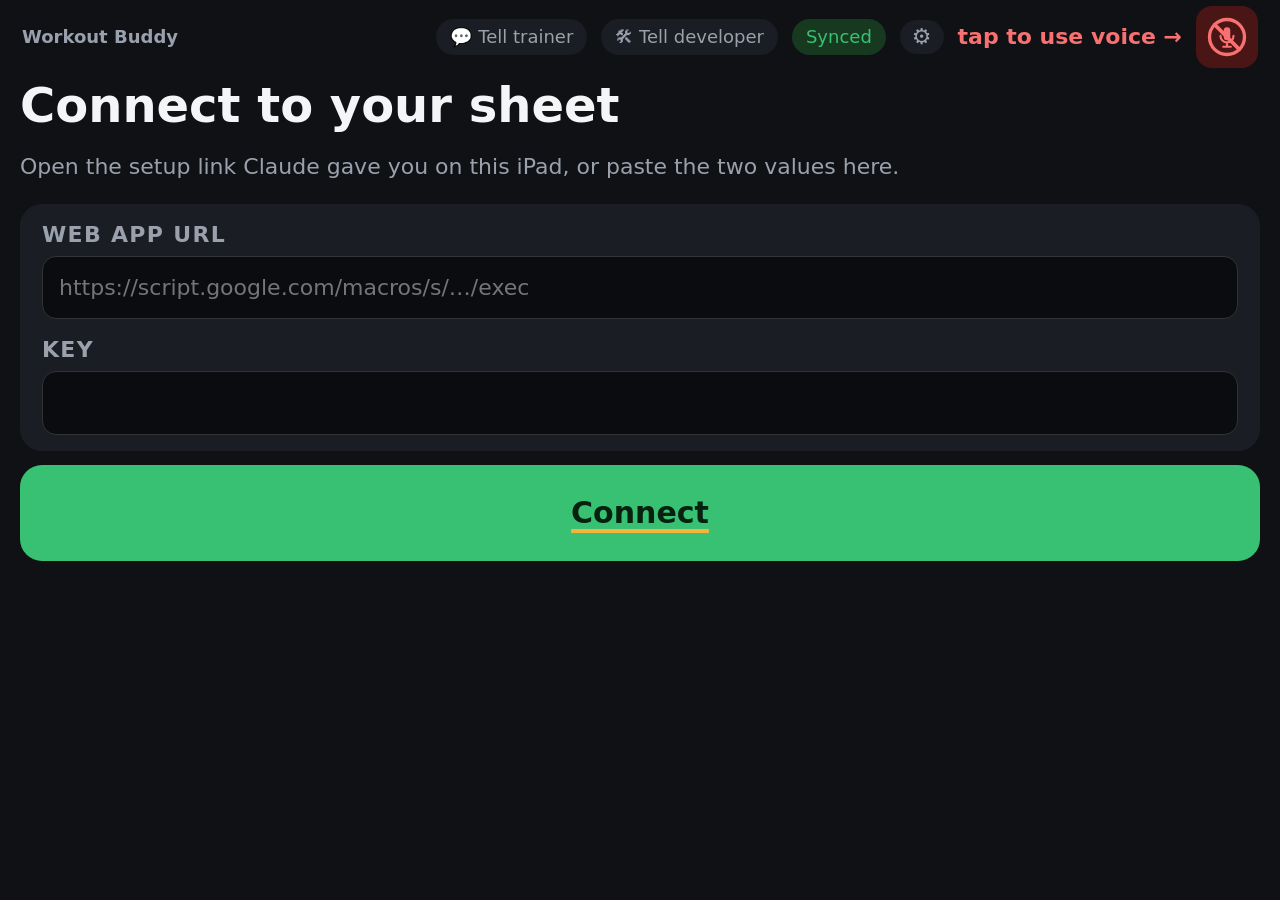
==== index.html @ 6c9d754c "Trainer voice packs: AI coach clips (Kokoro am_michael) and Josh recordings, chosen in Settings; dev" ====
<!DOCTYPE html>
<html lang="en">
<head>
<meta charset="utf-8">
<meta name="viewport" content="width=device-width, initial-scale=1, viewport-fit=cover">
<meta name="apple-mobile-web-app-capable" content="yes">
<meta name="apple-mobile-web-app-status-bar-style" content="black-translucent">
<meta name="apple-mobile-web-app-title" content="Workout Buddy">
<title>Workout Buddy</title>
<style>
:root{--bg:#0f1115;--card:#1a1d24;--card2:#232731;--fg:#f4f5f7;--dim:#9aa1ad;--acc:#4aa3ff;--ok:#38c172;--warn:#f5b53d;--bad:#ef5350;--r:22px}
*{box-sizing:border-box;-webkit-tap-highlight-color:transparent}
html,body{margin:0;height:100%;background:var(--bg);color:var(--fg);font:22px/1.35 -apple-system,system-ui,sans-serif;-webkit-user-select:none;user-select:none}
body{padding:env(safe-area-inset-top) env(safe-area-inset-right) env(safe-area-inset-bottom) env(safe-area-inset-left)}
#top{display:flex;align-items:center;gap:14px;padding:6px 22px;font-size:18px;color:var(--dim)}
#top .sp{flex:1}
#mic{width:62px;height:62px;border-radius:16px;display:flex;align-items:center;justify-content:center;cursor:pointer;background:var(--card);flex:0 0 auto;transition:background .2s}
#mic svg{width:40px;height:40px}
#mic.live{background:#14532d;color:#4ade80;box-shadow:0 0 0 0 rgba(74,222,128,.6);animation:micPulse 1.8s infinite}
#mic.off{background:#4a1515;color:#f87171}
#mic.paused{background:var(--card);color:#8b93a1}
@keyframes micPulse{0%{box-shadow:0 0 0 0 rgba(74,222,128,.55)}70%{box-shadow:0 0 0 14px rgba(74,222,128,0)}100%{box-shadow:0 0 0 0 rgba(74,222,128,0)}}
#micLbl{font-size:22px;color:#f87171;font-weight:700;display:none}
#micLbl.show{display:inline}
.pill{padding:6px 14px;border-radius:99px;background:var(--card);color:var(--dim)}
.pill.on{background:#16391f;color:var(--ok)} .pill.warn{background:#3d2f10;color:var(--warn)} .pill.bad{background:#3d1514;color:var(--bad)}
#app{padding:2px 20px 14px}
h1{font-size:48px;margin:4px 0 4px;line-height:1.05} h2{font-size:30px;margin:4px 0 12px} h3{font-size:22px;margin:0 0 6px;color:var(--dim);font-weight:600;text-transform:uppercase;letter-spacing:.06em}
.big{font-size:84px;font-weight:800;line-height:1}
.huge{font-size:130px;font-weight:800;line-height:1;font-variant-numeric:tabular-nums}
.dim{color:var(--dim)} .ok{color:var(--ok)} .warn{color:var(--warn)} .bad{color:var(--bad)}
.card{background:var(--card);border-radius:var(--r);padding:16px 22px;margin-bottom:14px}
.row{display:flex;gap:16px;flex-wrap:wrap} .row>*{flex:1}
.grid2{display:grid;grid-template-columns:1fr 1fr;gap:16px}
button{font:inherit;font-weight:700;font-size:30px;border:0;border-radius:var(--r);padding:28px 20px;background:var(--card2);color:var(--fg);min-height:96px;touch-action:manipulation}
button:active{transform:scale(.98);filter:brightness(1.2)}
button.go{background:var(--ok);color:#06210f} button.pri{background:var(--acc);color:#04182b} button.stop{background:var(--bad);color:#fff} button.sm{font-size:22px;min-height:64px;padding:14px 18px}
button.sel{outline:4px solid var(--acc)}
.chips{display:flex;gap:12px;flex-wrap:wrap} .chips button{flex:1 1 30%}
.setup{font-size:26px} .cue{font-size:22px;color:var(--dim);margin-top:8px}
.change{background:#3d2f10;color:var(--warn);border-radius:14px;padding:10px 16px;margin-top:12px;font-weight:700}
.bar{height:16px;background:var(--card2);border-radius:99px;overflow:hidden} .bar>i{display:block;height:100%;background:var(--acc)}
.exrow{display:flex;align-items:center;gap:16px;padding:10px 0;border-bottom:1px solid #2a2e38;font-size:20px} .exrow .n{flex:0 0 230px} .exrow .bar{flex:1} .exrow .c{flex:0 0 80px;text-align:right}
#tempo{position:relative;height:300px;width:110px;background:var(--card2);border-radius:20px;overflow:hidden;margin:0 auto}
#tempo i{position:absolute;left:0;right:0;bottom:0;background:var(--acc);border-radius:20px}
#tempoLbl{text-align:center;font-size:24px;font-weight:800;margin-top:10px;letter-spacing:.08em}
.heard{font-size:18px;color:var(--dim);min-height:24px;margin-top:8px}
.toast{position:fixed;left:50%;bottom:30px;transform:translateX(-50%);background:#222833;padding:14px 24px;border-radius:16px;font-size:20px;opacity:0;transition:.3s;pointer-events:none}
.toast.show{opacity:1}
input{font:inherit;font-size:22px;width:100%;padding:16px;border-radius:14px;border:1px solid #333;background:#0b0c10;color:var(--fg);-webkit-user-select:text;user-select:text}
.say{text-decoration:underline;text-decoration-thickness:4px;text-underline-offset:6px;text-decoration-color:var(--warn)}
button .say{color:inherit}
.topback{position:absolute;top:14px;right:16px;font-size:22px;min-height:56px;padding:10px 20px;border-radius:16px}
.cols{display:grid;grid-template-columns:1fr 1fr;gap:16px;align-items:start}
.grid3{display:grid;grid-template-columns:repeat(3,1fr);gap:14px}
.side{display:grid;grid-template-columns:1fr 300px;gap:16px;align-items:stretch}
.side .stack{display:flex;flex-direction:column;gap:14px}
.side .stack button{flex:0 0 auto}
.exrow{padding:7px 0}
.center{text-align:center}
.mt{margin-top:16px}
</style>
</head>
<body>
<div id="top"><b>Workout Buddy</b><span class="sp"></span><span id="noteT" class="pill">💬 Tell trainer</span><span id="noteD" class="pill">🛠 Tell developer</span><span id="sync" class="pill">…</span><span id="gear" class="pill" style="font-size:22px;padding:2px 12px;cursor:pointer">⚙️</span><span id="micLbl">tap to use voice →</span><div id="mic" class="off" title="Voice"></div></div>
<div id="noteBox" style="display:none;position:fixed;inset:0;background:rgba(0,0,0,.75);z-index:50;padding:40px"></div>
<div id="app"></div>
<div id="toast" class="toast"></div>
<script>
'use strict';
const APP_VERSION = '20261119160216';   // set automatically on each commit
// ---------- small helpers ----------
const $app = document.getElementById('app');
const LS = {
  get(k, d) { try { const v = localStorage.getItem('wb.' + k); return v ? JSON.parse(v) : d; } catch { return d; } },
  set(k, v) { try { localStorage.setItem('wb.' + k, JSON.stringify(v)); } catch {} }
};
const num = x => { const n = parseFloat(String(x ?? '').replace(/[^0-9.\-]/g, '')); return isNaN(n) ? null : n; };
const pad = n => String(n).padStart(2, '0');
const dstr = d => `${d.getFullYear()}-${pad(d.getMonth() + 1)}-${pad(d.getDate())}`;
const tstr = d => `${dstr(d)} ${pad(d.getHours())}:${pad(d.getMinutes())}:${pad(d.getSeconds())}`;
const parseDate = s => { const m = String(s || '').match(/(\d{4})-(\d{2})-(\d{2})(?:[ T](\d{2}):(\d{2})(?::(\d{2}))?)?/); if (!m) return null; return new Date(+m[1], m[2] - 1, +m[3], +(m[4] || 12), +(m[5] || 0), +(m[6] || 0)); };
const uid = () => Date.now().toString(36) + Math.random().toString(36).slice(2, 7);
const esc = s => String(s ?? '').replace(/[&<>"]/g, c => ({ '&': '&amp;', '<': '&lt;', '>': '&gt;', '"': '&quot;' }[c]));
const HOUR = 3600e3, DAY = 24 * HOUR;
function toast(t) { const el = document.getElementById('toast'); el.textContent = t; el.classList.add('show'); clearTimeout(toast.t); toast.t = setTimeout(() => el.classList.remove('show'), 2500); }

// ---------- config & setup link ----------
(function readSetupHash() {
  const h = location.hash;
  if (h.startsWith('#setup=')) {
    try { const cfg = JSON.parse(atob(h.slice(7).replace(/-/g, '+').replace(/_/g, '/'))); if (cfg.url && cfg.key) LS.set('cfg', cfg); } catch {}
    // keep the link in Safari so "Add to Home Screen" carries it; clear it once running from the Home Screen
    if (navigator.standalone || matchMedia('(display-mode: standalone)').matches) history.replaceState(null, '', location.pathname);
  }
})();
let CFG = LS.get('cfg', null);

// ---------- data ----------
let S = LS.get('state', null);      // last state from the sheet
let outbox = LS.get('outbox', []);  // rows not yet saved to the sheet
let local = LS.get('local', { tempoChecked: {}, lastSideFlip: 0 });
let lastLoad = 0;

async function api(body) {
  const r = await fetch(CFG.url, { method: 'POST', body: JSON.stringify(Object.assign({ key: CFG.key }, body)) });
  const j = await r.json();
  if (!j.ok) throw new Error(j.error || 'error');
  return j;
}
async function loadState(quiet) {
  if (!CFG) return;
  try { S = await api({ action: 'state' }); LS.set('state', S); lastLoad = Date.now(); setSync(); if (!quiet) toast('Plan loaded'); }
  catch (e) { setSync('offline'); if (!quiet) toast('Could not reach the sheet, using saved copy'); }
}
function queue(sheet, row, lazy) { outbox.push({ sheet, row }); LS.set('outbox', outbox); setSync(); if (!lazy) flush(); }
let flushing = false;
async function flush() {
  if (flushing || !outbox.length || !CFG) return;
  flushing = true;
  try {
    for (const sheet of ['Sets', 'Events', 'Progress']) {
      const rows = outbox.filter(o => o.sheet === sheet).map(o => o.row);
      if (!rows.length) continue;
      await api({ action: 'append', sheet, rows });
      const ids = new Set(rows.map(r => r[r.length - 1]));
      // keep a local copy so counts stay right until the next full load
      if (S) {
        const key = sheet.toLowerCase();
        S[key] = (S[key] || []).concat(rows.map(r => rowToObj(sheet, r)));
      }
      outbox = outbox.filter(o => !(o.sheet === sheet && ids.has(o.row[o.row.length - 1])));
      LS.set('outbox', outbox); LS.set('state', S);
    }
    setSync();
  } catch (e) { setSync('offline'); }
  flushing = false;
}
setInterval(flush, 30000);
function setSync(mode) {
  const el = document.getElementById('sync');
  if (mode === 'offline') { el.className = 'pill bad'; el.textContent = `Offline · ${outbox.length} saved here`; return; }
  if (outbox.length) { el.className = 'pill warn'; el.textContent = `${outbox.length} waiting`; }
  else { el.className = 'pill on'; el.textContent = 'Synced'; }
}

const SET_COLS = ['Date', 'Date Estimated', 'Day Type', 'Exercise', 'Set', 'Side', 'Weight (lb)', 'Reps', 'Next Time', 'Notes', 'Session ID', 'Logged At', 'Duration (s)', 'Reps Left', 'Felt Off', 'Tempo Fit', 'Source', 'Row ID'];
const EV_COLS = ['Logged At', 'Session ID', 'Type', 'Exercise', 'Joint', 'Reason', 'Detail', 'Row ID'];
const PR_COLS = ['Date', 'Type', 'Name', 'Detail', 'Row ID'];
function rowToObj(sheet, r) { const cols = sheet === 'Sets' ? SET_COLS : sheet === 'Events' ? EV_COLS : PR_COLS; const o = {}; cols.forEach((c, i) => o[c] = String(r[i] ?? '')); return o; }

// All sets: sheet + not-yet-synced
function allSets() {
  const base = (S && S.sets) || [];
  const have = new Set(base.map(s => s['Row ID']).filter(Boolean));
  const pend = outbox.filter(o => o.sheet === 'Sets' && !have.has(o.row[17])).map(o => rowToObj('Sets', o.row));
  return base.concat(pend).map(s => ({
    date: s['Date'], ex: s['Exercise'], side: s['Side'] || 'Both', weight: num(s['Weight (lb)']), reps: num(s['Reps']),
    rir: s['Reps Left'], off: s['Felt Off'] === 'Yes', session: s['Session ID'], set: num(s['Set']), dur: num(s['Duration (s)']), est: s['Date Estimated'] === 'Yes',
    t: parseDate(s['Logged At']) || parseDate(s['Date'])
  })).filter(s => s.t && (s.reps != null || s.weight != null));
}
function allEvents() {
  const base = (S && S.events) || [];
  const have = new Set(base.map(s => s['Row ID']).filter(Boolean));
  const pend = outbox.filter(o => o.sheet === 'Events' && !have.has(o.row[7])).map(o => rowToObj('Events', o.row));
  return base.concat(pend).filter(e => e['Type'] !== 'voice').map(e => ({ t: parseDate(e['Logged At']), type: e['Type'], ex: e['Exercise'], joint: e['Joint'], reason: e['Reason'], detail: e['Detail'] })).filter(e => e.t);
}
const setting = (k, d) => { const v = S && S.settings ? S.settings[k] : undefined; if (v === undefined || v === '') return d; const n = num(v); return (typeof d === 'number' && n != null) ? n : v; };

// Joints each exercise loads (used for the hurt-joint check)
const JOINTS = {
  'Squats': ['Knee', 'Back', 'Hip'], 'Single Arm Row': ['Shoulder', 'Elbow', 'Back'], 'Incline Bench Press': ['Shoulder', 'Elbow', 'Wrist'],
  'Lateral Shoulder Raise': ['Shoulder'], 'Tricep Kickback': ['Elbow', 'Shoulder'], 'Sup Dumbbell Curls': ['Elbow', 'Wrist'],
  'DB Over Press': ['Shoulder', 'Elbow', 'Wrist'], 'Leg Raises': ['Back', 'Hip'], 'Reverse Crunch': ['Back'], 'Plank Hip Dip': ['Shoulder', 'Back'],
  'Mountain Climbers': ['Shoulder', 'Wrist', 'Hip'], 'Dead Bug': ['Back'], 'Heel Tap': ['Back', 'Neck']
};

function exercises() {
  return ((S && S.exercises) || []).filter(e => e['Active'] === 'Yes').map(e => ({
    name: e['Exercise'], type: e['Day Type'], muscle: e['Primary Muscle'], oneSide: e['One Side'] === 'Yes',
    quota: num(e['Weekly Quota']) ?? setting('Default Weekly Quota', 6), repMin: num(e['Rep Min']) ?? 12, repMax: num(e['Rep Max']) ?? 15,
    target: num(e['Target Set (s)']) ?? 45, tempo: e['Tempo'] || 'Even', spr: num(e['Sec per Rep']) ?? 3,
    equip: e['Equipment'] || '', starts: e['Starts'] || '', setup: e['Setup'] || '', cue: e['Form Cue'] || '', order: num(e['Order']) ?? 50,
    hold: num(e['Pause at Turn (s)']),
    tips: String(e['Form Tips'] || '').split('|').map(t => t.trim()).filter(Boolean),
    joints: (e['Joints'] ? e['Joints'].split(/,\s*/) : JOINTS[e['Exercise']]) || []
  })).sort((a, b) => a.order - b.order);
}
const exByName = n => exercises().find(e => e.name === n);
const NAME_SAY = { 'Squats': 'squats', 'Single Arm Row': 'row', 'Incline Bench Press': 'incline', 'Lateral Shoulder Raise': 'lateral', 'Tricep Kickback': 'kickback', 'Sup Dumbbell Curls': 'curls', 'DB Over Press': 'press', 'Leg Raises': 'leg', 'Reverse Crunch': 'crunch', 'Plank Hip Dip': 'plank', 'Mountain Climbers': 'climbers', 'Dead Bug': 'bug', 'Heel Tap': 'heel' };
const planFor = n => ((S && S.plan) || []).find(p => p['Exercise'] === n);

// Week math (week starts Monday)
function weekStart(d = new Date()) { const x = new Date(d); x.setHours(0, 0, 0, 0); const dow = (x.getDay() + 6) % 7; x.setDate(x.getDate() - dow); return x; }
const counts = s => s.side !== 'Left' && s.reps != null;   // a right+left pair is one set; planned-only rows don't count
function isPushSet(s, sets, ex) {
  if ((s.set || 0) >= 3) return true;
  const ws = weekStart(s.t), wk = sets.filter(x => x.ex === s.ex && counts(x) && weekStart(x.t).getTime() === ws.getTime()).sort((a, b) => a.t - b.t);
  const me = counts(s) ? s : wk.find(x => x.session === s.session && x.set === s.set);   // left row → its right partner
  return !!me && wk.indexOf(me) === ex.quota - 1;
}
function doneThisWeek(name, sets) { const ws = weekStart(); return sets.filter(s => s.ex === name && s.t >= ws && counts(s)).length; }
function muscleLoad24(muscle, sets) { const since = Date.now() - DAY; const names = new Set(exercises().filter(e => e.muscle === muscle).map(e => e.name)); return sets.filter(s => names.has(s.ex) && s.t.getTime() >= since && counts(s)); }
function step(w) { return w < setting('Small Step Below (lb)', 30) ? setting('Small Weight Step (lb)', 2.5) : setting('Large Weight Step (lb)', 5); }
const roundTo = (w, st) => Math.round(w / st) * st;

// Weight for the next set: trainer's plan first, then simple fallback rules
function weightFor(ex, sets) {
  if (ex.type === 'Core') return { w: null, why: 'bodyweight' };
  const p = planFor(ex.name), pw = p && num(p['Weight (lb)']);
  const mine = sets.filter(s => s.ex === ex.name && s.weight != null).sort((a, b) => a.t - b.t);
  const last = mine[mine.length - 1];
  // plan is newer than my last set → use it
  const planAt = p && parseDate(p['Updated At']);
  if (pw != null && (!last || !planAt || planAt >= last.t)) return { w: pw, why: 'plan' };
  if (!last) return pw != null ? { w: pw, why: 'plan' } : { w: null, why: 'no history yet' };
  const days = (Date.now() - last.t) / DAY;
  if (days > 21) {
    const cut = Math.min(0.2, 0.1 * Math.floor(days / 21));
    const w = Math.max(step(last.weight), roundTo(last.weight * (1 - cut), step(last.weight)));
    return { w, why: `layoff (${Math.round(days)} days)` };
  }
  const sess = mine.filter(s => s.session === last.session && s.weight === last.weight && s.reps != null);
  // pacing sets hold back; only a push set (set 3, or the week's last quota set) tests the weight
  const lastSet = sess[sess.length - 1];
  const allTop = lastSet && isPushSet(lastSet, mine, ex) && lastSet.reps >= ex.repMax && !sess.some(s => s.off) && sess.every(s => s.reps >= ex.repMin);
  if (allTop) return { w: last.weight + step(last.weight), why: 'hit top of range' };
  return { w: last.weight, why: 'same as last time' };
}
const fmtW = w => w == null ? 'Bodyweight' : `${+w.toFixed(1)} lb`;

// Is the exercise waiting on a hurt joint?
// Body areas. "joint" is the generic name exercises use (see JOINTS); left and right are tracked separately.
const REGIONS = [
  { id: 'neck', label: 'Neck', joint: 'Neck' },
  { id: 'shR', label: 'Right shoulder', joint: 'Shoulder' }, { id: 'shL', label: 'Left shoulder', joint: 'Shoulder' },
  { id: 'elR', label: 'Right elbow', joint: 'Elbow' }, { id: 'elL', label: 'Left elbow', joint: 'Elbow' },
  { id: 'wrR', label: 'Right wrist', joint: 'Wrist' }, { id: 'wrL', label: 'Left wrist', joint: 'Wrist' },
  { id: 'ub', label: 'Upper back', joint: 'Back' }, { id: 'lb', label: 'Lower back', joint: 'Back' },
  { id: 'hpR', label: 'Right hip', joint: 'Hip' }, { id: 'hpL', label: 'Left hip', joint: 'Hip' },
  { id: 'knR', label: 'Right knee', joint: 'Knee' }, { id: 'knL', label: 'Left knee', joint: 'Knee' }
];
const STATUS_COLOR = { good: '#38c172', sore: '#f5b53d', hurt: '#ef5350' };
// Latest status per area: body_status events, plus older joint_flag / joint_clear rows (which applied to both sides)
function bodyStatus(evs) {
  const st = {}; REGIONS.forEach(r => st[r.label] = { status: 'good', t: null });
  evs.slice().sort((a, b) => a.t - b.t).forEach(e => {
    if (e.type === 'body_status' && st[e.joint]) st[e.joint] = { status: e.reason || 'good', t: e.t };
    if (e.type === 'joint_flag' || e.type === 'joint_clear') REGIONS.filter(r => r.joint === e.joint).forEach(r => st[r.label] = { status: e.type === 'joint_flag' ? 'hurt' : 'good', t: e.t });
  });
  return st;
}
function setBody(label, status, why) { event('body_status', CUR ? CUR.name : '', label, status, why || ''); }
// For one exercise: hurt areas (ask first), sore areas (lighter first set), and whether you said "wait" recently
function jointState(ex, evs) {
  const bs = bodyStatus(evs), mine = REGIONS.filter(r => ex.joints.includes(r.joint));
  const hurt = mine.filter(r => bs[r.label].status === 'hurt').map(r => r.label);
  const sore = mine.filter(r => bs[r.label].status === 'sore').map(r => r.label);
  if (!hurt.length && !sore.length) return null;
  const recheck = setting('Injury Recheck (h)', 48) * HOUR;
  const waited = hurt.length > 0 && evs.some(e => e.type === 'joint_wait' && e.ex === ex.name && Date.now() - e.t < recheck);
  return { joints: hurt, sore, waiting: waited };
}

// ---------- what's next ----------
function whatsNext(opts = {}) {
  const sets = allSets(), evs = allEvents();
  const maxM = setting('Max Sets per Muscle per 24h', 3);
  // The week is always Monday to Sunday. Pace is judged through yesterday: by Wednesday, 2 of 7 days' share is expected.
  const dayIdx = (new Date().getDay() + 6) % 7;   // Monday = 0
  const exs = exercises();
  const info = exs.map(ex => {
    const done = doneThisWeek(ex.name, sets);
    const expected = ex.quota * dayIdx / 7;
    const mload = muscleLoad24(ex.muscle, sets).length;
    const js = jointState(ex, evs);
    return { ex, done, expected, deficit: expected - done, remaining: ex.quota - done, mload, room: maxM - mload, js };
  });
  const skip = new Set(opts.exclude || []);
  const ok = info.filter(i => !skip.has(i.ex.name) && i.room > 0 && !(i.js && i.js.waiting));
  const need = ok.filter(i => i.remaining > 0);
  const cur = SESSION && SESSION.lastEx;
  let pick = null, extra = false;
  if (need.length) {
    const same = cur && need.find(i => i.ex.name === cur && (SESSION.countBy[cur] || 0) < 3);
    if (same && !opts.moveOn) pick = same;
    else {
      const type = SESSION && SESSION.type;
      need.sort((a, b) => (type && (a.ex.type === type) !== (b.ex.type === type) ? (a.ex.type === type ? -1 : 1) : 0) || (b.deficit - a.deficit) || (a.ex.order - b.ex.order));
      pick = need.find(i => i.ex.name !== cur || !opts.moveOn) || need[0];
    }
  } else if (ok.length) {
    ok.sort((a, b) => (a.done / a.ex.quota) - (b.done / b.ex.quota));
    pick = ok[0]; extra = true;
  }
  const totQ = info.reduce((a, i) => a + i.ex.quota, 0), totD = info.reduce((a, i) => a + Math.min(i.done, i.ex.quota), 0);
  const totE = info.reduce((a, i) => a + i.expected, 0);
  const diff = Math.round(totD - totE);
  const pace = diff <= -3 ? { cls: 'warn', text: `Behind pace by ${-diff} sets` } : diff >= 4 ? { cls: 'ok', text: `Ahead by ${diff} sets, room for more` } : { cls: 'ok', text: 'On pace' };
  return { pick, extra, info, totQ, totD, pace, sets, evs };
}

// ---------- voice ----------
const V = { rec: null, on: false, want: false, speaking: false, handlers: null, prev: [], lastWordAt: 0, utt: [], timer: null, ttsWords: new Set(), screenAt: 0 };
const SR = window.SpeechRecognition || window.webkitSpeechRecognition;
const NUMW = { zero: 0, none: 0, one: 1, two: 2, to: 2, too: 2, three: 3, four: 4, for: 4, five: 5, six: 6, seven: 7, eight: 8, nine: 9, ten: 10, eleven: 11, twelve: 12, thirteen: 13, fourteen: 14, fifteen: 15, sixteen: 16, seventeen: 17, eighteen: 18, nineteen: 19, twenty: 20, 'twenty-one': 21, 'twenty-two': 22, 'twenty-three': 23, 'twenty-four': 24, 'twenty-five': 25 };
const SAY = {
  ready: /^(ready|go|let'?s go|start|i'?m ready|begin|redi)$/,
  done: /^(done|dun|dunn|dona|don|finished|that'?s it|stop set)$/,
  next: /^(what'?s next|what is next|next|whats next)$/,
  skip: /^(skip|skip it|skip this|pass)$/,
  yes: /^(yes|yeah|yep|ok|okay|good|sure|running|watch running|it'?s running|correct|save|right)$/,
  no: /^(no|nope|wait|not now|later)$/,
  end: /^(end|end session|i'?m done|finish|all done|stop workout)$/
};
function voiceStart(why) {
  if (!SR) { toast('Voice not available here'); return; }
  V.want = true;
  if (V.on) return;
  try { V.rec && V.rec.abort(); } catch {}
  const r = new SR(); V.rec = r;
  r.lang = 'en-US'; r.continuous = true; r.interimResults = true;
  if (document.getElementById('clock')) {
    let a = false, snd = false;
    r.onaudiostart = () => { if (!a) { a = true; vlog('', 'set screen: mic audio flowing'); } };
    r.onsoundstart = () => { if (!snd) { snd = true; vlog('', 'set screen: sound detected'); } };
  }
  r.onstart = () => { V.on = true; V.needTap = false; V.prev = []; V.startedAt = Date.now(); micUI(); if (!V.quickStops) vlog('', 'mic on' + (why ? ' (' + why + ')' : '')); };
  r.onresult = e => {
    let text = '';
    for (let i = 0; i < e.results.length; i++) text += ' ' + e.results[i][0].transcript;
    const words = text.toLowerCase().replace(/[.,!?+]/g, ' ').trim().split(/\s+/).filter(Boolean);
    // new words = everything after the part we already saw (Safari sometimes rewrites earlier words)
    const oldLen = V.prev.length;
    let k = 0; while (k < oldLen && k < words.length && V.prev[k] === words[k]) k++;
    let fresh = words.slice(k);
    const revised = k < oldLen;                 // Safari changed a word we already had
    V.prev = words;
    if (V.speaking) fresh = fresh.filter(w => !V.ttsWords.has(w));   // drop our own spoken prompt
    // a new screen only listens to fresh speech: ignore words in its first moment, and rewrites of words said before it
    if (Date.now() - V.screenAt < 1200) return;
    if (revised && !V.utt.length) return;
    if (!fresh.length) return;
    const now = Date.now();
    if (now - V.lastWordAt > 900 && !revised) V.utt = [];   // a pause starts a new phrase
    V.utt = revised ? V.utt.slice(0, Math.max(0, V.utt.length - (oldLen - k))).concat(fresh) : V.utt.concat(fresh);
    V.lastWordAt = now;
    V.recent = (V.recent || []).filter(r => now - r.t < 4000).concat(fresh.map(w => ({ w, t: now })));
    document.querySelectorAll('.heard').forEach(h => h.textContent = '“' + V.utt.join(' ') + '”');
    clearTimeout(V.timer);
    V.timer = setTimeout(() => decide(V.utt.slice()), 450);  // short wait to see if more words follow
  };
  r.onerror = e => {
    if (e.error !== 'no-speech' && e.error !== 'aborted') vlog('', 'mic error: ' + e.error);
    if (e.error === 'audio-capture') V.audioLost = true;   // iPad took the mic away (often after a beep or spoken prompt)
    if (e.error === 'not-allowed' || e.error === 'service-not-allowed') { V.want = false; V.needTap = true; micUI(); }
  };
  r.onend = () => {
    V.on = false; micUI();
    if (V.restarting || V.paused) return;  // our own restart after a prompt, or paused while the set's pacing audio plays
    const ran = V.startedAt ? Date.now() - V.startedAt : 0; V.startedAt = 0;
    if (V.audioLost) {                     // lost the mic: get it back quickly, and don't count it as a failure
      V.audioLost = false; vlog('', `mic lost after ${Math.round(ran / 1000)}s, restarting`);
      if (V.want) setTimeout(() => { try { voiceStart('after mic loss'); } catch {} }, 700);
      return;
    }
    if (ran < 3000) V.quickStops = (V.quickStops || 0) + 1; else { if (V.quickStops) vlog('', `mic had ${V.quickStops} quick stops`); V.quickStops = 0; vlog('', `mic stopped after ${Math.round(ran / 1000)}s`); }
    if (V.quickStops >= 4) {               // it keeps failing: stop retrying until the mic badge is tapped
      vlog('', 'mic keeps stopping, waiting for a tap'); V.want = false; V.quickStops = 0;
      micUI(); return;
    }
    if (V.want && !talking()) setTimeout(() => { try { voiceStart('auto restart'); } catch (err) { vlog('', 'restart failed: ' + err.message); } }, 300);
  };
  try { r.start(); } catch (err) { vlog('', 'start failed: ' + err.message); }
}
// if the mic quietly dropped, bring it back
const talking = () => V.speaking || ('speechSynthesis' in window && speechSynthesis.speaking);
setInterval(() => { if (V.want && !V.on && !V.paused && !V.restarting && !talking()) voiceStart('watchdog'); }, 4000);
// While the beat and callouts play during a set, the iPad can't listen reliably, so the mic pauses and comes back after
function micPause() { if (V.paused) return; V.paused = true; try { V.rec && V.rec.abort(); } catch {} V.on = false; micUI(); }
// The iPad can leave the mic deaf while the sound engine is active, so put the sound engine to sleep before listening again
function micResume(why) {
  if (!V.paused) return; V.paused = false; V.quickStops = 0;
  const st = actx ? actx.state : 'none';
  const tts = 'speechSynthesis' in window ? (speechSynthesis.speaking ? 'speaking' : speechSynthesis.pending ? 'pending' : 'idle') : 'none';
  try { if (actx && actx.state === 'running') actx.suspend(); } catch {}
  try { if (tts !== 'idle' && tts !== 'none') speechSynthesis.cancel(); } catch {}   // a stuck speech engine also holds the mic
  clearTimeout(V.coT); V.speaking = false;
  vlog('', `pacing done: callouts spoken ${V.coSpoken || 0} of ${V.coAsked || 0}, speech ${tts}, sound engine ${st}`);
  V.coSpoken = 0; V.coAsked = 0;
  if (!V.want) { micUI(); return; }
  // Sets with spoken callouts always heard "done"; sets with only beeps came back deaf. A short silent utterance
  // resets the iPad's audio mode the same way a callout does, then the mic starts.
  let started = false;
  const go = how => { if (started) return; started = true; clearTimeout(V.rsT); vlog('', 'audio reset: ' + how); setTimeout(() => voiceStart(why || 'after pacing'), 300); };
  try {
    const u = new SpeechSynthesisUtterance('.'); u.volume = 0; u.rate = 2;
    u.onend = () => go('speech ok'); u.onerror = () => go('speech error');
    setTimeout(() => speechSynthesis.speak(u), 250);
  } catch { go('no speech'); }
  V.rsT = setTimeout(() => go('timeout'), 2000);
}
function voiceStop() { V.want = false; try { V.rec && V.rec.stop(); } catch {} micUI(); }
// Voice status square: live mic when listening, mic with a no-sign when off (red) or paused for the set's pacing (gray)
const MIC_SVG = '<path d="M12 3a3 3 0 0 0-3 3v6a3 3 0 0 0 6 0V6a3 3 0 0 0-3-3z" fill="currentColor"/><path d="M6 11a6 6 0 0 0 12 0M12 17v4M8.5 21h7" fill="none" stroke="currentColor" stroke-width="2" stroke-linecap="round"/>';
const NO_SVG = '<circle cx="12" cy="12" r="10.5" fill="none" stroke="currentColor" stroke-width="2"/><path d="M4.6 4.6l14.8 14.8" stroke="currentColor" stroke-width="2.2" stroke-linecap="round"/>';
function micUI() {
  const el = document.getElementById('mic'); if (!el) return;
  const state = V.on ? 'live' : V.paused ? 'paused' : 'off';
  if (el.dataset.state !== state) { el.dataset.state = state; el.className = state; el.innerHTML = `<svg viewBox="0 0 24 24">${state === 'live' ? MIC_SVG : `<g transform="translate(4.2 4.2) scale(.65)">${MIC_SVG}</g>${NO_SVG}`}</svg>`; }
  // the trainer voice only works after a tap on this page load (e.g. after the app updates itself), so ask for one
  const lbl = document.getElementById('micLbl');
  if (lbl) {
    const needTapForVoice = !V.ttsUnlocked && LS.get('talk', true);
    lbl.textContent = state === 'off' ? 'tap to use voice →' : 'tap once for trainer voice →';
    lbl.classList.toggle('show', (state === 'off' && SCREEN_IS_HOME) || needTapForVoice);
  }
}
var SCREEN_IS_HOME = false;
// Safari only lets the mic restart after a tap: any tap on the page brings it back if it dropped
document.addEventListener('click', () => { if (!V.paused && (V.needTap || (V.want && !V.on)) && SR) { V.needTap = false; V.quickStops = 0; voiceStart('tap'); } }, true);
// right after a beep or spoken prompt, make sure the mic is still running
function micCheckSoon() { setTimeout(() => { if (V.want && !V.on && !V.paused && !talking()) voiceStart('after sound'); }, 600); }
// After the app speaks, iPadOS can silently cut the mic while it still looks on: restart it outright
function micRestartAfterSpeech() {
  if (!V.want || V.paused) return;
  if (!V.rec) { voiceStart('after prompt'); return; }
  V.restarting = true;
  try { V.rec.abort(); } catch {}
  setTimeout(() => { V.restarting = false; V.on = false; voiceStart('after prompt'); }, 350);
}
document.getElementById('mic').onclick = () => { unlockAudio(); V.quickStops = 0; V.on ? voiceStop() : voiceStart('tap'); };
// Words the iPad often mishears, mapped to what was meant (only for commands, never note text)
const ALIAS = { though: 'go', dough: 'go', safe: 'save', saved: 'save', belt: 'felt', outright: 'right', fast: 'faster', watching: 'watch', develop: 'developer', redy: 'ready' };
const PHRASE_ALIAS = { 'in session': 'end session', 'and session': 'end session', 'felt right right': 'felt right' };
const FILLER = new Set(['uh', 'um', 'umm', 'hmm', 'so', 'and', 'the', 'oh', 'ah', 'like', 'please', 'now']);
// Command words that count on their own inside a short phrase ("ready ready ready", "okay go")
const WORD = { ready: /^(ready|go|start|begin|redi)$/, done: /^(done|dun|dunn|dona|don|finished|finish)$/, skip: /^skip$/, yes: /^(yes|yeah|yep|okay|ok|running|good|save|sure)$/, no: /^(no|nope|wait|later)$/, next: /^next$/ };
function decide(utt) {
  const heard = utt.join(' ');
  if (!utt.length) return;
  if (!V.handlers && !Object.keys(SAYMAP).length) return vlog(heard, 'ignored: nothing to do on this screen');
  // collapse repeats and fillers: "ready ready ready" → "ready"
  const toks = utt.filter(w => !FILLER.has(w)).filter((w, i, a) => i === 0 || w !== a[i - 1]);
  const uniq = [...new Set(toks)];
  // "tell my trainer ..." / "tell my developer ..." work on any screen; anything said after it starts the note
  const NOTE_RE = /\b(?:tell|note for|message) (?:my |the )?(trainer|coach|developer|develop|dev)\b(.*)$/;
  const all = utt.join(' '), win0 = (V.recent || []).map(r => r.w).join(' ');
  const m = all.match(NOTE_RE) || (/^(trainer|coach|developer|develop|dev)$/.test(all.trim()) && win0.match(NOTE_RE));   // "tell" … "developer" heard as two phrases
  if (m && !NOTE) { V.utt = []; V.recent = []; vlog(heard, 'opened note: ' + m[1]); openNote(/trainer|coach/.test(m[1]) ? 'trainer' : 'developer', m[1] === all.trim() ? '' : (m[2] || '').trim()); return; }
  if (NOTE && V.customDecide) { const did = V.customDecide(utt); V.utt = []; return vlog(heard, 'did: ' + did); }
  if (uniq.length > 4) return vlog(heard, 'ignored: sounded like talking');
  // fix common mishearings for command matching
  for (let i = 0; i < toks.length; i++) if (ALIAS[toks[i]]) toks[i] = ALIAS[toks[i]];
  // "tricep kick back" must not press Back: join split exercise words first
  for (let i = 0; i < toks.length - 1; i++) if (toks[i] === 'kick' && /^backs?$/.test(toks[i + 1])) toks.splice(i, 2, 'kickback');
  // a lone "back" only counts when it's the whole phrase (or "go back")
  if (toks.includes('back') && toks.length > 1 && !(toks.length === 2 && toks[0] === 'go')) toks.splice(toks.indexOf('back'), 1);
  { const pa = PHRASE_ALIAS[toks.join(' ')]; if (pa) toks.splice(0, toks.length, ...pa.split(' ')); }
  uniq.splice(0, uniq.length, ...new Set(toks));
  const h = V.handlers || {}, phrase = toks.join(' ');
  // button words first (save/skip/clear), then a screen's own number parser
  if (V.customDecide) {
    const k = uniq.length <= 2 && Object.keys(SAYMAP).find(x => uniq.includes(x));
    if (k) { V.utt = []; vlog(heard, 'pressed: ' + k); SAYMAP[k].click(); return; }
    const did = V.customDecide(toks); if (did) { V.utt = []; return vlog(heard, 'did: ' + did); }
  }
  const fire = (k, fn) => { V.utt = []; if (V.speaking) try { speechSynthesis.cancel(); } catch {} vlog(heard, 'did: ' + k); fn(); };
  for (const k of Object.keys(SAY)) if (h[k] && SAY[k].test(phrase)) return fire(k, h[k]);
  if (uniq.length <= 3) for (const w of uniq) for (const k of Object.keys(WORD)) if (h[k] && WORD[k].test(w)) return fire(k, h[k]);
  // a button's phrase ("get started"), matched across your last few seconds so a split phrase still counts
  const press = k => { const b = SAYMAP[k]; V.utt = []; V.recent = []; vlog(heard, 'pressed: ' + k); if (V.speaking) try { speechSynthesis.cancel(); } catch {} b.click(); };
  const win = ' ' + (V.recent || []).map(r => r.w).join(' ') + ' ', said = ' ' + toks.join(' ') + ' ';
  const phrases = Object.keys(SAYMAP).filter(k => k.includes(' ')).sort((a, b) => b.length - a.length);
  const ph = phrases.find(k => said.includes(' ' + k + ' ')) || phrases.find(k => win.includes(' ' + k + ' '));
  if (ph) return press(ph);
  // or its one-word shortcut ("started")
  if (uniq.length <= 3) { const k = Object.keys(SAYMAP).find(x => !x.includes(' ') && uniq.includes(x)); if (k) return press(k); }
  if (h.number) {
    for (let i = toks.length - 1; i >= 0; i--) {
      const w = toks[i]; const n = /^\d+$/.test(w) ? +w : NUMW[w];
      if (n != null && uniq.length <= 3) { V.utt = []; vlog(heard, 'did: number ' + n); return h.number(n, w); }
    }
  }
  vlog(heard, 'ignored: no match for this screen (' + Object.keys(h).concat(Object.keys(SAYMAP)).join('/') + ')');
}

// Underline the word you can say on each button, and let saying it press the button
const SAY_STOP = new Set(['too', 'a', 'an', 'the', "it's", 'its', 'i', 'my', 'this', 'that', 'felt', 'not', 'out', 'of', 'on', 'it', 'is', 'for', 'to', 'now', 'or', 'and', 'with']);
let SAYMAP = {};
function annotate() {
  SAYMAP = {};
  $app.querySelectorAll('button').forEach(b => {
    // undo any earlier underline so the button's words are plain text again
    b.querySelectorAll('span.say').forEach(sp => sp.replaceWith(document.createTextNode(sp.textContent)));
    b.normalize();
    if (b.dataset.say === '-') return;
    const textNode = [...b.childNodes].find(n => n.nodeType === 3 && /[a-z]/i.test(n.textContent));
    const ds = (b.dataset.say || '').toLowerCase().trim();
    const words = textNode ? (textNode.textContent.toLowerCase().match(/[a-z']+/g) || []) : [];
    // the natural phrase to say: a multi-word data-say, else the button's own words (up to 4, else the first 3)
    const phrase = ds.includes(' ') ? ds : (words.length && words.length <= 4 ? words.join(' ') : words.slice(0, 3).join(' '));
    // a one-word shortcut: a single-word data-say, else the first meaningful word
    const key = ds && !ds.includes(' ') ? ds : (ds.includes(' ') ? '' : (words.find(w => !SAY_STOP.has(w) && w.length > 1) || ''));
    if (phrase && phrase.includes(' ') && !SAYMAP[phrase]) SAYMAP[phrase] = b;
    if (key && !SAYMAP[key]) SAYMAP[key] = b;
    let show = phrase && phrase.includes(' ') ? phrase : key;
    if (textNode && show && textNode.textContent.toLowerCase().indexOf(show) < 0) show = key;   // e.g. "Keep 30 lb": underline just "Keep"
    if (textNode && show) {
      const t = textNode.textContent, i = t.toLowerCase().indexOf(show);
      if (i >= 0) {
        const span = document.createElement('span');
        span.className = 'say'; span.textContent = t.slice(i, i + show.length);
        const frag = document.createDocumentFragment();
        frag.append(t.slice(0, i), span, t.slice(i + show.length));
        textNode.replaceWith(frag);
      }
    }
  });
}
// Voice log: one row per phrase heard and what the app did, kept in the Events tab (Type = voice)
let SCREEN = '';
function vlog(heard, action) {
  try { queue('Events', [tstr(new Date()), SESSION ? SESSION.id : '', 'voice', SCREEN, '', action, heard, uid()], true); } catch {}
}
// Pick the most natural installed English voice: your saved choice, else Premium, then Enhanced, then the default
const NOVELTY = /eloquence|bahh|novelty|bad news|bells|boing|bubbles|cellos|whisper|zarvox|trinoids|organ|superstar|jester|wobble|albert|fred|junior|ralph|good news|hysterical|kathy|grandma|grandpa|eddy|flo|reed|rocko|sandy|shelley|deranged|pipe/i;
function voices() { try { return speechSynthesis.getVoices().filter(v => /^en[-_]/i.test(v.lang) && !NOVELTY.test(v.name + ' ' + v.voiceURI)); } catch { return []; } }
function voiceScore(v) { const n = v.name + ' ' + v.voiceURI; return (/premium/i.test(n) ? 100 : /enhanced/i.test(n) ? 50 : 0) + (/en[-_]US/i.test(v.lang) ? 5 : 0) + (/compact|eloquence|novelty|bad news|bells|boing|bubbles|cellos|whisper|zarvox|trinoids|organ|superstar|jester|wobble|albert|fred|junior|ralph/i.test(n) ? -200 : 0); }
function bestVoice() {
  const vs = voices(); const want = LS.get('voice', '');
  if (want === 'system') return null;            // let iPadOS pick (may use the Settings voice)
  return vs.find(v => v.voiceURI === want) || vs.slice().sort((a, b) => voiceScore(b) - voiceScore(a))[0] || null;
}
try { speechSynthesis.onvoiceschanged = () => {}; speechSynthesis.getVoices(); } catch {}
function speak(text) {
  if (!('speechSynthesis' in window) || !LS.get('talk', true)) return;
  try {
    speechSynthesis.cancel();
    const parts = Array.isArray(text) ? text : [text], all = parts.join(' ');   // an array is spoken as separate sentences with a pause between
    const bv = bestVoice();
    V.speaking = true; V.ttsWords = new Set(all.toLowerCase().replace(/[.,!?]/g, ' ').split(/\s+/));
    let ended = false;
    const fin = () => { if (ended) return; ended = true; clearTimeout(V.spkT); setTimeout(() => { V.speaking = false; }, 250); micRestartAfterSpeech(); };
    clearTimeout(V.spkT); V.spkT = setTimeout(fin, 1500 + all.length * 80 + parts.length * 400);   // iPad sometimes never fires onend
    parts.forEach((t, i) => {
      const u = new SpeechSynthesisUtterance(t); u.rate = 1.0;
      if (bv) { u.voice = bv; u.lang = bv.lang; }
      if (i === parts.length - 1) u.onend = u.onerror = fin;
      speechSynthesis.speak(u);
    });
  } catch {}
}
// Short trainer callouts during a set ("Down!" "Up!"). They don't restart the mic after each word, only once after a burst.
function callout(word) {
  if (!LS.get('talk', true)) return;
  const ck = CALLOUT_KEY[word];
  if (ck && haveClips([ck])) {            // recorded/AI clip: plays through the sound engine (mic is paused during pacing)
    V.coAsked = (V.coAsked || 0) + 1; V.coSpoken = (V.coSpoken || 0) + 1;
    V.calloutUntil = Date.now() + 1500; playClips([ck]); return;
  }
  if (!('speechSynthesis' in window)) return;
  try {
    // the iPad's speech engine can get stuck; clear anything queued so a stale callout never blocks this one
    if (speechSynthesis.speaking || speechSynthesis.pending) speechSynthesis.cancel();
    V.coAsked = (V.coAsked || 0) + 1;
    const u = new SpeechSynthesisUtterance(word); u.rate = 1.15; u.volume = 1;
    u.onstart = () => { V.coSpoken = (V.coSpoken || 0) + 1; };
    const bv = bestVoice(); if (bv) { u.voice = bv; u.lang = bv.lang; }
    V.speaking = true; V.ttsWords = new Set(['up', 'down', 'done', 'dun', 'don', 'town', 'op'].concat(word.toLowerCase().replace(/[.,!?]/g, ' ').split(/\s+/)));
    V.calloutUntil = Date.now() + 2500;               // "down" can sound like "done": ignore done just after a callout
    u.onend = u.onerror = () => { V.calloutUntil = Date.now() + 900; clearTimeout(V.coT); V.coT = setTimeout(() => { V.speaking = false; micRestartAfterSpeech(); }, 1600); };
    clearTimeout(V.coT); V.coT = setTimeout(() => { V.speaking = false; micRestartAfterSpeech(); }, 1600 + word.length * 90);   // in case onend never fires
    speechSynthesis.speak(u);
  } catch {}
}

// ---------- recorded / AI trainer voice (clip packs) ----------
// voice/lines.json lists the lines; a pack is voice/<pack>/<key>.mp3. Clips play through the sound engine,
// which can leave the mic deaf, so after clips the app does the same audio reset it does after pacing.
const CLIPS = {}; let CLIP_LINES = null, CLIP_PACK_LOADED = '';
const clipPack = () => LS.get('voicePack', 'device');
const exKey = name => 'ex_' + String(name).toLowerCase().replace(/[^a-z0-9]+/g, '_').replace(/^_|_$/g, '');
async function loadPack(force) {
  const pack = clipPack();
  if (pack === 'device' || !actx || (CLIP_PACK_LOADED === pack && !force)) return;
  CLIP_PACK_LOADED = pack; Object.keys(CLIPS).forEach(k => delete CLIPS[k]);
  try {
    if (!CLIP_LINES) CLIP_LINES = (await (await fetch('voice/lines.json', { cache: 'no-cache' })).json()).lines;
    await Promise.all(CLIP_LINES.map(async l => {
      try { const r = await fetch(`voice/${pack}/${l.key}.mp3`, { cache: 'no-cache' }); if (!r.ok) return; CLIPS[l.key] = await actx.decodeAudioData(await r.arrayBuffer()); } catch {}
    }));
    vlog('', `voice pack ${pack}: ${Object.keys(CLIPS).length} of ${CLIP_LINES.length} clips`);
  } catch (e) { vlog('', 'voice pack failed: ' + e.message); }
}
const haveClips = keys => clipPack() !== 'device' && keys.every(k => CLIPS[k]);
// play clips back to back; resolves when done
function playClips(keys, gap = 0.12) {
  return new Promise(res => {
    try {
      audioOn();
      let t = actx.currentTime + 0.05;
      keys.forEach(k => { const src = actx.createBufferSource(); src.buffer = CLIPS[k]; src.connect(actx.destination); src.start(t); t += CLIPS[k].duration + gap; });
      setTimeout(res, (t - actx.currentTime) * 1000 + 50);
    } catch { res(); }
  });
}
// after clips outside a set: suspend the sound engine, silent utterance, then listen again
function resetThenListen() {
  try { if (actx && actx.state === 'running') actx.suspend(); } catch {}
  let done = false; const go = () => { if (done) return; done = true; V.speaking = false; micRestartAfterSpeech(); };
  try { const u = new SpeechSynthesisUtterance('.'); u.volume = 0; u.rate = 2; u.onend = u.onerror = go; speechSynthesis.speak(u); } catch { go(); }
  setTimeout(go, 1500);
}
// say: use the chosen clip pack when every clip is there, else the device voice
function say(keys, text) {
  keys = keys.filter(Boolean);
  if (!haveClips(keys)) { speak(text); return; }
  V.speaking = true; V.ttsWords = new Set((Array.isArray(text) ? text.join(' ') : text).toLowerCase().replace(/[.,!?]/g, ' ').split(/\s+/));
  playClips(keys).then(resetThenListen);
}
const CALLOUT_KEY = { 'Down!': 'down', 'Up!': 'up', 'Push yourself and max this set!': 'push_max' };
let actx = null;
function unlockAudio() {
  try { if (!actx) actx = new (window.AudioContext || window.webkitAudioContext)(); actx.resume(); loadPack(); } catch {}
  // iPadOS only lets the page talk after speech has been started from a tap once: do it silently on the first tap
  try { if (!V.ttsUnlocked && 'speechSynthesis' in window) { const u = new SpeechSynthesisUtterance(' '); u.volume = 0; speechSynthesis.speak(u); V.ttsUnlocked = true; micUI(); } } catch {}
}
document.addEventListener('touchend', unlockAudio, { passive: true });
document.addEventListener('click', unlockAudio, true);
function audioOn() { try { if (actx && actx.state !== 'running') actx.resume(); } catch {} }
function beep(f = 880, ms = 160) { try { audioOn(); const o = actx.createOscillator(), g = actx.createGain(); o.frequency.value = f; o.connect(g); g.connect(actx.destination); g.gain.value = .25; o.start(); o.stop(actx.currentTime + ms / 1000); micCheckSoon(); } catch {} }
// Metronome tick: low tone when the down move starts, high tone for up. Quiet and short so it doesn't fight the mic.
function tick(up, soft) { try { audioOn(); const o = actx.createOscillator(), g = actx.createGain(); o.type = 'triangle'; o.frequency.value = up ? 1320 : 660; o.connect(g); g.connect(actx.destination); const v = soft ? 0.08 : 0.18; g.gain.setValueAtTime(v, actx.currentTime); g.gain.exponentialRampToValueAtTime(0.001, actx.currentTime + 0.07); o.start(); o.stop(actx.currentTime + 0.08); } catch {} }
let wake = null;
async function keepAwake() { try { if ('wakeLock' in navigator && !wake) { wake = await navigator.wakeLock.request('screen'); wake.addEventListener('release', () => wake = null); } } catch {} }
document.addEventListener('visibilitychange', () => { if (!document.hidden) { keepAwake(); if (Date.now() - lastLoad > 5 * 60e3) loadState(true); } });


// ---------- "Tell my trainer" / "Tell my developer" notes ----------
// Saved to Events (Type note_trainer / note_developer) with the screen you were on; the trainer and Claude read them later.
let NOTE = null;
function openNote(who, start) {
  if (NOTE) return;
  const box = document.getElementById('noteBox');
  NOTE = { who, text: start || '', saved: V.handlers, savedMap: SAYMAP, savedCustom: V.customDecide, screen: SCREEN, ex: CUR ? CUR.name : '' };
  const label = who === 'trainer' ? '💬 Note for your trainer' : '🛠 Note for the developer';
  box.innerHTML = `<div class="card" style="max-width:900px;margin:0 auto"><h2>${label}</h2>
    <p class="dim">Just talk. Say “save note” (or “save”) when you’re done, or tap Save. You can also type.</p>
    <textarea id="noteText" style="width:100%;height:220px;font:inherit;font-size:24px;padding:14px;border-radius:14px;background:#0b0c10;color:var(--fg);border:1px solid #333;-webkit-user-select:text;user-select:text"></textarea>
    <div class="row mt"><button class="go" id="noteSave">Save note</button><button class="sm" id="noteClear">Clear</button><button class="sm stop" id="noteCancel">Cancel</button></div></div>`;
  box.style.display = 'block';
  const ta = document.getElementById('noteText'); ta.value = NOTE.text;
  SAYMAP = {}; V.handlers = { custom: true }; V.utt = []; V.screenAt = Date.now();
  V.customDecide = toks => {
    const ph = toks.join(' ');
    if (/^((save|safe|saved|say|same|take|state) (note|it)|save|safe|done|that's it)$/.test(ph)) { saveNote(); return 'note saved'; }
    const tail = ph.match(/^(.*\S)\s+(?:save|safe|saved|say|same|take|state) note$/);   // "… save note" at the end of a sentence
    if (tail) { ta.value = (ta.value ? ta.value + ' ' : '') + tail[1]; saveNote(); return 'note saved'; }
    if (/^(cancel|never mind|cancel note)$/.test(ph)) { closeNote(); return 'note cancelled'; }
    ta.value = (ta.value ? ta.value + ' ' : '') + ph; return 'note text';
  };
  document.getElementById('noteSave').onclick = saveNote;
  document.getElementById('noteClear').onclick = () => { ta.value = ''; };
  document.getElementById('noteCancel').onclick = closeNote;
}
function saveNote() {
  const text = (document.getElementById('noteText').value || '').trim();
  if (!text) return toast('Nothing to save yet');
  queue('Events', [tstr(new Date()), SESSION ? SESSION.id : '', NOTE.who === 'trainer' ? 'note_trainer' : 'note_developer', NOTE.ex, '', NOTE.screen, text, uid()]);
  toast(NOTE.who === 'trainer' ? 'Saved for your trainer' : 'Saved for the developer');
  closeNote();
}
function closeNote() {
  if (!NOTE) return;
  document.getElementById('noteBox').style.display = 'none';
  V.handlers = NOTE.saved; V.customDecide = NOTE.savedCustom; V.utt = []; annotate();   // rebuild the say-words for whatever screen is showing now
  NOTE = null;
}
document.getElementById('noteT').onclick = () => openNote('trainer');
document.getElementById('noteD').onclick = () => openNote('developer');

// ---------- session ----------
let SESSION = LS.get('session', null);
function sessionAlive() { return SESSION && Date.now() - SESSION.lastAt < 45 * 60e3; }
function newSession() {
  const d = new Date();
  SESSION = { id: `${dstr(d)}-${pad(d.getHours())}${pad(d.getMinutes())}`, start: Date.now(), lastAt: Date.now(), type: null, lastEx: null, countBy: {}, log: [], skipped: [], prs: [] };
  saveSession();
}
function saveSession() { LS.set('session', SESSION); }
function event(type, exName = '', joint = '', reason = '', detail = '') {
  queue('Events', [tstr(new Date()), SESSION ? SESSION.id : '', type, exName, joint, reason, detail, uid()]);
}

// ---------- screens ----------
let CUR = null;   // the set in progress
function screen(html, handlers) { if (V.paused && !(html || '').includes('id="clock"')) micResume('after set'); if (NOTE) { $app.innerHTML = html; NOTE.saved = handlers || null; const t0 = $app.querySelector('h1,h2,h3'); NOTE.screen = t0 ? t0.textContent.slice(0, 40) : NOTE.screen; return; } V.customDecide = null; $app.innerHTML = html; V.handlers = handlers || null; V.utt = []; V.recent = []; clearTimeout(V.timer); V.screenAt = Date.now(); window.scrollTo(0, 0); const t = $app.querySelector('h1,h2,h3'); SCREEN = t ? t.textContent.slice(0, 40) : ''; SCREEN_IS_HOME = !!$app.querySelector('#lvTile'); micUI(); annotate(); }
function on(id, fn) { const el = document.getElementById(id); if (el) el.onclick = () => { unlockAudio(); fn(); }; }

function showSetup() {
  screen(`<h1>Connect to your sheet</h1>
  <p class="dim">Open the setup link Claude gave you on this iPad, or paste the two values here.</p>
  <div class="card"><h3>Web app URL</h3><input id="u" placeholder="https://script.google.com/macros/s/…/exec"><h3 class="mt">Key</h3><input id="k"></div>
  <button class="go" id="save" style="width:100%">Connect</button>`);
  on('save', async () => { CFG = { url: document.getElementById('u').value.trim(), key: document.getElementById('k').value.trim() }; LS.set('cfg', CFG); await loadState(); home(); });
}

// ---------- home: the launch pad ----------
const CHEERS = {
  start: ['Fresh week, fresh start. Let’s put the first sets on the board.', 'Every rep counts. Let’s go.', 'Small pieces add up. A few sets now?'],
  behind: ['A few sets today gets you right back on pace.', 'No catching up all at once. Just the next set.', 'You’ve got this. Knock out a quick round.'],
  pace: ['Right on pace. Keep the rhythm going.', 'Steady wins. One more round?', 'Nice and consistent. Let’s add to it.'],
  ahead: ['Ahead of pace and looking strong.', 'You’re crushing the week. Bonus round?', 'Way out in front. Keep that energy.'],
  done: ['Weekly goal smashed! Anything more is bonus.', 'Quota complete. Legend status.', 'Week won. Extra credit if you want it.']
};
const pick1 = a => a[Math.floor(Math.random() * a.length)];
function greeting() { const h = new Date().getHours(); return h < 12 ? 'Good morning' : h < 17 ? 'Good afternoon' : 'Good evening'; }
// Streak: workouts in a row where the gap between them never exceeds the allowed rest (default 3 days)
function streakInfo(sets) {
  const gap = setting('Streak Gap Allowed (days)', 3);
  const days = [...new Set(sets.filter(s => s.reps != null).map(s => dstr(s.t)))].sort();
  if (!days.length) return { n: 0, last: null };
  const last = parseDate(days[days.length - 1]);
  const sinceLast = Math.floor((new Date().setHours(12, 0, 0, 0) - last) / DAY);
  if (sinceLast > gap) return { n: 0, last, broken: true };
  let n = 1;
  for (let i = days.length - 1; i > 0; i--) { if ((parseDate(days[i]) - parseDate(days[i - 1])) / DAY <= gap) n++; else break; }
  return { n, last, sinceLast, daysLeft: gap - sinceLast };
}
function alive0() { return sessionAlive() && SESSION.log.length; }
function home() {
  if (UPDATE_READY && !(sessionAlive() && SESSION.log.length)) return applyUpdate();
  if (!CFG) return showSetup();
  if (SESSION && !sessionAlive() && SESSION.log && SESSION.log.length && !SESSION.ended) {
    SESSION.ended = true; saveSession(); event('session_end', '', '', 'Timed out', `${SESSION.log.length} sets`);
    return watchEnd(summary);
  }
  if (!S) { screen(`<h1>Loading…</h1>`); loadState().then(() => S ? home() : showSetup()); return; }
  if (!alive0()) { const due = bodyCheckDue(); if (due.length) return bodyCheckIn(due); }
  const n = whatsNext(), sets = allSets(), alive = sessionAlive();
  const pct = Math.min(100, Math.round(100 * n.totD / Math.max(1, n.totQ)));
  const st = streakInfo(sets);
  const prs = ((S && S.progress) || []).filter(r => r['Type'] === 'PR');
  const prWeek = prs.filter(r => parseDate(r['Date']) >= weekStart()).length;
  const led = xpLedger(), lv = levelFor(xpTotal(led)), td = dstr(new Date());
  const xpToday = led.filter(e => dstr(e.t) === td).reduce((a, e) => a + e.xp, 0);
  const mood = n.totD >= n.totQ ? 'done' : n.totD === 0 ? 'start' : /Behind/.test(n.pace.text) ? 'behind' : /Ahead/.test(n.pace.text) ? 'ahead' : 'pace';
  const R = 88, C = 2 * Math.PI * R;
  const byDay = st.n ? new Date(st.last.getTime() + setting('Streak Gap Allowed (days)', 3) * DAY).toLocaleDateString('en-US', { weekday: 'short' }) : '';
  const streakText = 'workout streak';
  const streakSub = st.n ? (st.daysLeft === 0 ? '<span class="warn">Work out today to keep it alive</span>' : `Keep it alive: next workout by <strong style="color:var(--fg)">${byDay}</strong>`) : (st.broken ? 'Start a new streak today' : 'Start your streak today');
  screen(`<style>
      .hero{background:linear-gradient(135deg,#1d3b2a,#14324f);border-radius:28px;padding:12px 26px;display:flex;align-items:center;gap:30px;margin-bottom:12px}
      .ring{transition:stroke-dashoffset 1.4s cubic-bezier(.2,.8,.2,1)}
      .getgo{width:100%;font-size:52px;min-height:112px;border-radius:30px;background:linear-gradient(135deg,#3ddc84,#1fb6ff);color:#04210f;box-shadow:0 10px 40px rgba(61,220,132,.35);animation:pulse 2.4s ease-in-out infinite}
      @keyframes pulse{0%,100%{transform:scale(1)}50%{transform:scale(1.015)}}
      .tiles{display:grid;grid-template-columns:1fr 1fr 200px;gap:14px;margin:12px 0 0}
      .tile{background:var(--card);border-radius:22px;padding:14px 20px}
      .tile b{display:block;font-size:40px;line-height:1.1}
      .tile span{color:var(--dim);font-size:18px}
    </style>
    <div class="hero" id="heroWk" style="cursor:pointer">
      <svg width="150" height="150" viewBox="0 0 210 210" style="flex:0 0 150px">
        <circle cx="105" cy="105" r="${R}" stroke="rgba(255,255,255,.12)" stroke-width="18" fill="none"/>
        <circle id="ring" class="ring" cx="105" cy="105" r="${R}" stroke="${pct >= 100 ? '#ffd166' : '#3ddc84'}" stroke-width="18" fill="none" stroke-linecap="round" stroke-dasharray="${C}" stroke-dashoffset="${C}" transform="rotate(-90 105 105)"/>
        <text x="105" y="102" text-anchor="middle" fill="#fff" font-size="46" font-weight="800">${pct}%</text>
        <text x="105" y="134" text-anchor="middle" fill="#cfe" font-size="18">${n.totD} of ${n.totQ} sets</text>
      </svg>
      <div><div class="dim" style="font-size:22px">${greeting()}, Josh</div>
        <h1 style="font-size:46px">${pct >= 100 ? 'Week complete! 🏆' : 'This week'}</h1>
        <div style="font-size:26px">${pick1(CHEERS[mood])}</div>
        <div class="dim mt" style="font-size:18px">Tap for this week’s tracker and exercise details ›</div></div>
    </div>
    <button class="getgo" id="go">${alive ? 'Keep Going! 💪' : 'Get Started! 💪'}</button>
    <div class="tiles">
      <div class="tile" id="stTile" style="cursor:pointer"><b>🔥 ${st.n} <span style="font-size:22px;font-weight:600">${streakText}</span></b><span>${streakSub}${st.last ? '<br>Last workout ' + (st.sinceLast === 0 ? 'today' : st.sinceLast === 1 ? 'yesterday' : st.sinceLast + ' days ago') : ''}</span></div>
      <div class="tile" id="prTile" style="cursor:pointer"><b>🏆 ${prs.length}</b><span>personal records${prWeek ? `<br><span class="ok">${prWeek} this week!</span>` : ''}<br>Tap to see them ›</span></div>
      <div class="tile" id="bodyTile" style="cursor:pointer;padding:8px 10px;text-align:center">${bodySvg(bodyStatus(allEvents()), 170, false)}<span>Tap to update</span></div>
    </div>
    <div class="tile" id="lvTile" style="cursor:pointer;margin-top:12px;display:flex;align-items:center;gap:22px;padding:10px 22px">
      <div style="flex:0 0 auto;text-align:center"><div style="font-size:18px;color:var(--dim)">LEVEL</div><div style="font-size:56px;font-weight:800;line-height:1;color:#ffd166">${lv.L}</div></div>
      <div style="flex:1"><div style="display:flex;justify-content:space-between;align-items:baseline"><b style="font-size:30px;display:inline">⭐ ${lv.title}</b><span style="font-size:18px;color:var(--dim)">${xpToday ? `<span class="ok">+${xpToday} XP today</span> · ` : ''}${lv.need - lv.into} XP to level ${lv.L + 1} ›</span></div><div style="margin-top:8px">${levelBar(lv, 20)}</div></div></div>
    <div class="heard center"></div>`,
    { ready: go, next: go, yes: go });
  requestAnimationFrame(() => setTimeout(() => { const r = document.getElementById('ring'); if (r) r.style.strokeDashoffset = C * (1 - pct / 100); }, 80));
  function go() { keepAwake(); if (!V.want) voiceStart(); upNext(); }
  on('go', go);
  document.getElementById('heroWk').onclick = weekView;
  document.getElementById('prTile').onclick = recordsView;
  document.getElementById('stTile').onclick = streaksView;
  document.getElementById('bodyTile').onclick = () => bodyView();
  document.getElementById('lvTile').onclick = levelsView;
}

// ---------- levels (XP) ----------
// XP is worked out from the Sets and Progress tabs every time, so nothing extra is stored and the trainer can reproduce it.
// Counts app-era training only (from the Levels Start setting, default 2026-11-18).
const XP = { set: 10, push: 5, pr: 25, quota: 20, week: 100, streak: 50, streakEvery: 5 };
const LEVEL_TITLES = [[1, 'Rookie'], [3, 'Regular'], [5, 'Grinder'], [8, 'Iron'], [12, 'Steel'], [16, 'Titan'], [20, 'Legend'], [25, 'Mythic']];
const levelCost = L => Math.round(250 * Math.pow(L, 1.1) / 50) * 50;        // XP to go from level L to L+1: quick early, slower later
function levelTitle(L) { let t = 'Rookie'; LEVEL_TITLES.forEach(([n, name]) => { if (L >= n) t = name; }); return t; }
function levelFor(xp) {
  let L = 1, base = 0;
  while (xp >= base + levelCost(L)) { base += levelCost(L); L++; }
  return { L, title: levelTitle(L), into: xp - base, need: levelCost(L), xp };
}
function xpLedger() {
  const start = parseDate(setting('Levels Start', '2026-11-18')) || new Date(2026, 10, 18);
  start.setHours(0, 0, 0, 0);
  const exs = exercises(), quota = Object.fromEntries(exs.map(e => [e.name, e.quota]));
  // one entry per set (both sides of a one-side set count once)
  const seen = new Map();
  allSets().filter(x => x.reps != null && x.t >= start && !x.est).forEach(x => {
    const k = `${x.session}|${x.ex}|${x.set}`;
    if (!seen.has(k)) seen.set(k, x);
  });
  const sets = [...seen.values()].sort((a, b) => a.t - b.t);
  const out = [], perWeek = {}, weekDone = new Set();
  sets.forEach(x => {
    const wk = dstr(weekStart(x.t)), c = (perWeek[wk] = perWeek[wk] || {});
    c[x.ex] = (c[x.ex] || 0) + 1;
    out.push({ t: x.t, xp: XP.set, why: 'Set', ex: x.ex });
    const q = quota[x.ex];
    if ((x.set || 0) >= 3 || (q && c[x.ex] === q)) out.push({ t: x.t, xp: XP.push, why: 'Push set', ex: x.ex });
    if (q && c[x.ex] === q) out.push({ t: x.t, xp: XP.quota, why: `${x.ex} weekly quota`, ex: x.ex });
    if (!weekDone.has(wk) && exs.length && exs.every(e => (c[e.name] || 0) >= e.quota)) { weekDone.add(wk); out.push({ t: x.t, xp: XP.week, why: 'Whole week complete' }); }
  });
  const prRows = ((S && S.progress) || []).concat(outbox.filter(o => o.sheet === 'Progress').map(o => rowToObj('Progress', o.row)));
  const prSeen = new Set();
  prRows.filter(r => r['Type'] === 'PR').forEach(r => {
    if (prSeen.has(r['Row ID'])) return; prSeen.add(r['Row ID']);
    const t = parseDate(r['Date']); if (t && t >= start) out.push({ t, xp: XP.pr, why: 'PR: ' + r['Name'] });
  });
  // streak milestones: every 5 workout days in a row
  streakChains(sets).forEach(ch => {
    const days = [...new Set(sets.map(x => dstr(x.t)))].sort().filter(d => { const t = parseDate(d); return t >= ch.start && t <= ch.end; });
    for (let n = XP.streakEvery; n <= ch.n; n += XP.streakEvery) { const d = parseDate(days[n - 1]); if (d) out.push({ t: d, xp: XP.streak, why: `${n}-workout streak` }); }
  });
  return out.sort((a, b) => a.t - b.t);
}
function xpTotal(led) { return (led || xpLedger()).reduce((a, e) => a + e.xp, 0); }
function levelBar(lv, h = 18) { const pct = Math.round(100 * lv.into / lv.need); return `<div style="background:rgba(255,255,255,.12);border-radius:${h}px;height:${h}px;overflow:hidden"><div style="height:100%;width:${pct}%;background:linear-gradient(90deg,#ffd166,#f78c6b);border-radius:${h}px"></div></div>`; }
// After each set: note XP earned and celebrate a level up
function xpAfterSet(before) {
  const after = levelFor(xpTotal());
  const gained = after.xp - before.xp;
  if (gained > 0) CUR.xpGain = gained;
  if (after.L > before.L) { CUR.levelUp = after; toast(`⭐ Level up! Level ${after.L} · ${after.title}`); beep(1175, 160); setTimeout(() => beep(1568, 260), 180); }
}
function levelsView() {
  const led = xpLedger(), lv = levelFor(xpTotal(led));
  const ws = weekStart(), today = dstr(new Date());
  const wk = led.filter(e => e.t >= ws), wkXp = wk.reduce((a, e) => a + e.xp, 0);
  const group = {}; wk.forEach(e => { const k = /^PR/.test(e.why) ? 'Personal records' : /quota/.test(e.why) ? 'Weekly quotas hit' : e.why === 'Set' ? 'Sets' : /streak/.test(e.why) ? 'Streak bonus' : e.why; group[k] = (group[k] || 0) + e.xp; });
  const ladder = []; let base = 0; for (let L = 1; L <= Math.max(lv.L + 4, 8); L++) { ladder.push({ L, at: base, title: levelTitle(L) }); base += levelCost(L); }
  const recent = led.filter(e => e.why !== 'Set').slice(-8).reverse();
  screen(`<div style="position:relative"><button class="topback" id="back2" data-say="back" style="top:0">‹ Back</button><h2>⭐ Levels</h2></div><div class="cols"><div>
    <div class="card center"><div style="font-size:30px;color:var(--dim)">Level</div><div class="huge" style="font-size:150px;line-height:1">${lv.L}</div><div style="font-size:40px;font-weight:800;color:#ffd166">${lv.title}</div>
      <div class="mt">${levelBar(lv, 24)}</div><div class="dim mt" style="font-size:22px">${lv.into} / ${lv.need} XP · ${lv.need - lv.into} to level ${lv.L + 1}</div></div>
    <div class="card"><h3>How you earn XP</h3><div style="font-size:22px;line-height:1.6">
      Every set: <b>${XP.set}</b> · Push set: <b>+${XP.push}</b><br>Personal record: <b>+${XP.pr}</b><br>Hit an exercise’s weekly quota: <b>+${XP.quota}</b><br>Whole week complete: <b>+${XP.week}</b><br>Every ${XP.streakEvery} workouts in a streak: <b>+${XP.streak}</b></div>
      <p class="dim" style="font-size:18px">Levels come quickly at first, then take longer. Counts training in the app from ${esc(setting('Levels Start', '2026-11-18'))}.</p></div></div><div>
    <div class="card"><h3>This week: ${wkXp} XP</h3>${Object.entries(group).map(([k, v]) => `<div class="exrow"><span class="n">${esc(k)}</span><span>+${v}</span></div>`).join('') || '<p class="dim">Nothing yet this week.</p>'}</div>
    <div class="card"><h3>Recent bonuses</h3>${recent.map(e => `<div class="exrow"><span class="n">${esc(e.why)}</span><span>+${e.xp}</span><span class="dim" style="flex:0 0 110px;text-align:right">${dstr(e.t) === today ? 'today' : e.t.toLocaleDateString('en-US', { month: 'short', day: 'numeric' })}</span></div>`).join('') || '<p class="dim">Push sets, records and quotas show up here.</p>'}</div>
    <div class="card"><h3>The ladder</h3>${ladder.map(r => `<div class="exrow" style="${r.L === lv.L ? 'color:#ffd166;font-weight:800' : r.L < lv.L ? 'opacity:.55' : ''}"><span class="n">Level ${r.L}</span><span style="flex:1">${r.title}</span><span class="dim">${r.at.toLocaleString()} XP</span></div>`).join('')}</div></div></div>`);
  on('back', home); on('back2', home);
}

// ---------- streaks ----------
function streakChains(sets) {
  const gap = setting('Streak Gap Allowed (days)', 3);
  const days = [...new Set(sets.filter(s => s.reps != null && !s.est).map(s => dstr(s.t)))].sort().map(parseDate);
  const chains = []; let cur = null;
  days.forEach(d => { if (cur && (d - cur.end) / DAY <= gap) { cur.end = d; cur.n++; } else { cur = { start: d, end: d, n: 1 }; chains.push(cur); } });
  return chains;
}
function streaksView() {
  const gap = setting('Streak Gap Allowed (days)', 3);
  const chains = streakChains(allSets()), st = streakInfo(allSets());
  const best = chains.reduce((m, c) => c.n > m.n ? c : m, { n: 0 });
  const fmt = d => d.toLocaleDateString('en-US', { month: 'short', day: 'numeric', year: 'numeric' });
  const past = chains.slice().sort((a, b) => b.n - a.n || b.end - a.end).slice(0, 10);
  screen(`<div style="position:relative"><button class="topback" id="back2" data-say="back" style="top:0">‹ Back</button><h2>🔥 Workout streaks</h2></div><div class="cols"><div>
    <div class="card"><h3>How it works</h3><p style="font-size:24px;margin:0">Every workout day adds one to your streak, as long as you never go more than <b>${gap} days</b> between workouts. Rest days are fine; they just can't stretch past ${gap} days. Miss that window and the streak starts over at your next workout.</p></div>
    <div class="row"><div class="card center"><div class="big">${st.n}</div><div class="dim">current streak</div></div><div class="card center"><div class="big">${best.n}</div><div class="dim">best ever${best.n ? '<br>' + fmt(best.start) + ' – ' + fmt(best.end) : ''}</div></div><div class="card center"><div class="big">${chains.length}</div><div class="dim">streaks started</div></div></div></div><div>
    <div class="card"><h3>Longest streaks</h3>${past.map(c => `<div class="exrow"><span class="n">🔥 ${c.n} workout${c.n === 1 ? '' : 's'}</span><span style="flex:1">${fmt(c.start)}${c.n > 1 ? ' – ' + fmt(c.end) : ''}</span>${c === chains[chains.length - 1] && st.n ? '<span class="ok">current</span>' : ''}</div>`).join('') || '<p class="dim">No workouts yet.</p>'}
      <p class="dim" style="font-size:17px">Based on dated workouts; the 13 notebook sessions with estimated dates aren't counted.</p></div>
    </div></div>`);
  on('back', home); on('back2', home);
}

// ---------- body map ----------
// Front view (you facing the screen, so your right side is on the left) plus a small back view for the back areas
const BODY_POS = { neck: [100, 70], shR: [62, 92], shL: [138, 92], elR: [42, 162], elL: [158, 162], wrR: [32, 232], wrL: [168, 232], hpR: [82, 210], hpL: [118, 210], knR: [80, 292], knL: [120, 292] };
function bodySvg(bs, size, tappable, selected) {
  const col = id => STATUS_COLOR[bs[REGIONS.find(r => r.id === id).label].status];
  const g = '#3a4150';
  const joint = id => `<circle data-r="${id}" cx="${BODY_POS[id][0]}" cy="${BODY_POS[id][1]}" r="${tappable ? 15 : 13}" fill="${col(id)}" stroke="${id === selected ? '#fff' : '#0f1115'}" stroke-width="${id === selected ? 5 : 3}" ${tappable ? 'style="cursor:pointer"' : ''}/>`;
  return `<svg viewBox="0 0 400 400" width="${size}" style="max-width:100%;display:block;margin:0 auto">
    <g fill="${g}" stroke="${g}" stroke-linecap="round" stroke-linejoin="round">
      <circle cx="100" cy="38" r="22"/><rect x="92" y="56" width="16" height="16"/>
      <rect x="66" y="80" width="68" height="128" rx="22"/>
      <path d="M62 92 L42 162 L32 232" stroke-width="16" fill="none"/><path d="M138 92 L158 162 L168 232" stroke-width="16" fill="none"/>
      <path d="M82 210 L80 292 L78 378" stroke-width="20" fill="none"/><path d="M118 210 L120 292 L122 378" stroke-width="20" fill="none"/>
      <circle cx="300" cy="38" r="22"/><rect x="292" y="56" width="16" height="16"/>
      <rect x="262" y="80" width="76" height="132" rx="22"/>
      <path d="M262 92 L244 162 L236 232" stroke-width="16" fill="none"/><path d="M338 92 L356 162 L364 232" stroke-width="16" fill="none"/>
      <path d="M284 212 L282 292 L280 378" stroke-width="20" fill="none"/><path d="M316 212 L318 292 L320 378" stroke-width="20" fill="none"/>
    </g>
    <rect data-r="ub" x="272" y="92" width="56" height="52" rx="12" fill="${col('ub')}" stroke="${selected === 'ub' ? '#fff' : '#0f1115'}" stroke-width="${selected === 'ub' ? 5 : 3}" ${tappable ? 'style="cursor:pointer"' : ''}/>
    <rect data-r="lb" x="272" y="150" width="56" height="52" rx="12" fill="${col('lb')}" stroke="${selected === 'lb' ? '#fff' : '#0f1115'}" stroke-width="${selected === 'lb' ? 5 : 3}" ${tappable ? 'style="cursor:pointer"' : ''}/>
    ${Object.keys(BODY_POS).map(joint).join('')}
    <text x="100" y="398" text-anchor="middle" fill="#9aa1ad" font-size="16">Front</text><text x="300" y="398" text-anchor="middle" fill="#9aa1ad" font-size="16">Back</text>
    <text x="22" y="100" fill="#9aa1ad" font-size="15">R</text><text x="170" y="100" fill="#9aa1ad" font-size="15">L</text>
  </svg>`;
}
function bodyView(selected) {
  const bs = bodyStatus(allEvents());
  const sel = selected && REGIONS.find(r => r.id === selected);
  const notGood = REGIONS.filter(r => bs[r.label].status !== 'good');
  const since = t => t ? t.toLocaleDateString('en-US', { weekday: 'short', month: 'short', day: 'numeric' }) : '';
  screen(`<div style="position:relative"><button class="topback" id="back2" data-say="back" style="top:0">‹ Back</button><h2>How’s your body?</h2></div>
    <p class="dim">Tap an area to set it. 🟢 Good · 🟡 Sore: lighter first set · 🔴 Hurt: ask before exercises that use it</p>
    <div class="row" style="align-items:flex-start">
      <div style="flex:3">${bodySvg(bs, 520, true, selected)}</div>
      <div style="flex:2">
        ${sel ? `<div class="card"><h3>${esc(sel.label)}</h3><div class="dim" style="margin-bottom:12px">Now: ${bs[sel.label].status}${bs[sel.label].t ? ' since ' + since(bs[sel.label].t) : ''}</div>
          <div class="chips" style="flex-direction:column">
            <button data-st="good" style="background:#16391f;color:#6ee7a0">🟢 Good</button>
            <button data-st="sore" style="background:#3d2f10;color:#f5c66b">🟡 Sore</button>
            <button data-st="hurt" style="background:#3d1514;color:#ff8a87">🔴 Hurt</button></div></div>`
          : `<div class="card"><h3>Not 100%</h3>${notGood.length ? notGood.map(r => `<div class="exrow" data-pick="${r.id}" style="cursor:pointer"><span style="flex:1">${bs[r.label].status === 'hurt' ? '🔴' : '🟡'} ${esc(r.label)}</span><span class="dim">since ${since(bs[r.label].t)}</span></div>`).join('') : '<p class="dim">Everything’s green. 💪</p>'}</div>`}
      </div></div>
    `);
  document.querySelectorAll('[data-r]').forEach(el => el.addEventListener('click', () => bodyView(el.getAttribute('data-r'))));
  document.querySelectorAll('[data-pick]').forEach(el => el.onclick = () => bodyView(el.dataset.pick));
  document.querySelectorAll('[data-st]').forEach(b => b.onclick = () => { setBody(sel.label, b.dataset.st, 'body map'); toast(`${sel.label}: ${b.dataset.st}`); bodyView(); });
  on('back2', home);
}
// Every 48 hours, ask about areas that aren't green (they never clear on their own)
function bodyCheckDue() {
  const bs = bodyStatus(allEvents()), snooze = local.bodySnooze || 0;
  if (Date.now() < snooze) return [];
  return REGIONS.filter(r => bs[r.label].status !== 'good' && bs[r.label].t && Date.now() - bs[r.label].t > 48 * HOUR);
}
function bodyCheckIn(due) {
  const bs = bodyStatus(allEvents());
  const r = due[0];
  speak(`How is your ${r.label.toLowerCase()} today?`);
  screen(`<div class="center" style="padding-top:20px"><h3>Body check-in${due.length > 1 ? ` · 1 of ${due.length}` : ''}</h3>
    <h1>How’s your ${esc(r.label.toLowerCase())}?</h1><p class="dim" style="font-size:24px">It’s been ${bs[r.label].status} since ${bs[r.label].t.toLocaleDateString('en-US', { weekday: 'long', month: 'short', day: 'numeric' })}.</p>
    <div class="row mt"><button data-st="good" style="background:#16391f;color:#6ee7a0">🟢 Good</button><button data-st="sore" style="background:#3d2f10;color:#f5c66b">🟡 Sore</button><button data-st="hurt" style="background:#3d1514;color:#ff8a87">🔴 Hurt</button></div>
    <button class="sm mt" id="later">Ask me later</button><div class="heard"></div></div>`);
  document.querySelectorAll('[data-st]').forEach(b => b.onclick = () => { setBody(r.label, b.dataset.st, '48h check-in'); const rest = due.slice(1); rest.length ? bodyCheckIn(rest) : home(); });
  on('later', () => { local.bodySnooze = Date.now() + 12 * HOUR; LS.set('local', local); home(); });
}

// ---------- records ----------
function recordsView() {
  const prs = ((S && S.progress) || []).filter(r => r['Type'] === 'PR').slice().reverse();
  const sets = allSets().filter(s => s.reps != null && s.weight != null);
  const bests = exercises().filter(e => e.type !== 'Core').map(e => {
    const mine = sets.filter(s => s.ex === e.name); if (!mine.length) return null;
    const top = mine.reduce((m, s) => Math.max(m, s.weight), 0);
    const atTop = mine.filter(s => s.weight === top).sort((a, b) => b.reps - a.reps)[0];
    return { name: e.name, top, reps: atTop.reps, when: atTop.t };
  }).filter(Boolean);
  const fmtD = d => d.toLocaleDateString('en-US', { month: 'short', day: 'numeric', year: 'numeric' });
  screen(`<div style="position:relative"><button class="topback" id="back2" data-say="back" style="top:0">‹ Back</button><h2>🏆 Personal records</h2></div>
    <div class="cols"><div class="card"><h3>Records set in the app</h3>${prs.length ? prs.map(r => `<div class="exrow"><span class="n">${esc(r['Name'])}</span><span style="flex:1">${esc(r['Detail'])}</span><span class="dim" style="flex:0 0 150px;text-align:right">${fmtD(parseDate(r['Date']))}</span></div>`).join('') : '<p class="dim">None yet. Beat your heaviest weight, or your most reps at a weight, to earn one.</p>'}</div>
    <div class="card"><h3>All-time heaviest, from your full history</h3>${bests.map(b => `<div class="exrow"><span class="n">${esc(b.name)}</span><span style="flex:1">${+b.top.toFixed(1)} lb × ${b.reps}</span><span class="dim" style="flex:0 0 150px;text-align:right">${fmtD(b.when)}</span></div>`).join('')}</div></div>`);
  on('back', home); on('back2', home);
}

// ---------- settings (gear) ----------
function settingsView() {
  if (alive0()) return toast('Settings are available between sessions');
  screen(`<div style="position:relative"><button class="topback" id="back2" data-say="back" style="top:0">‹ Back</button><h2>⚙️ Settings</h2></div>
    <div class="grid2">
      <button id="ex" style="text-align:left">🏋️ Exercises<br><span class="dim" style="font-size:18px">See, start, turn on or off, request new</span></button>
      <button id="body" style="text-align:left">🧍 Body map<br><span class="dim" style="font-size:18px">Mark areas good, sore or hurt</span></button>
      <button id="talk" style="text-align:left">🔊 Voice prompts: ${LS.get('talk', true) ? 'on' : 'off'}<br><span class="dim" style="font-size:18px">Whether the app talks to you</span></button>
      <button id="pickv" style="text-align:left">🗣️ Choose voice<br><span class="dim" style="font-size:18px">The voice used for prompts</span></button>
      <button id="refresh" style="text-align:left">🔄 Reload plan<br><span class="dim" style="font-size:18px">Fetch the latest from your sheet</span></button>
    </div>
    <button class="mt" id="back" style="width:100%">Back</button>`);
  on('ex', () => pickExercise(settingsView));
  on('body', () => bodyView());
  on('talk', () => { LS.set('talk', !LS.get('talk', true)); settingsView(); });
  on('pickv', voicePicker);
  on('refresh', async () => { await loadState(); toast('Plan reloaded'); settingsView(); });
  on('back', home); on('back2', home);
}
document.getElementById('gear').onclick = () => { unlockAudio(); if (NOTE) closeNote(); settingsView(); };

// ---------- up next: just the next exercise ----------
function upNext() {
  const n = whatsNext(), alive = sessionAlive(), p = n.pick;
  if (!p) {
    screen(`<div class="card"><h1>Nothing available right now</h1><p class="dim">Every muscle has had ${setting('Max Sets per Muscle per 24h', 3)} sets in the last 24 hours, or is waiting on a flagged joint. Come back later.</p></div><button id="back" style="width:100%">Back</button>`);
    return on('back', home);
  }
  const w = weightFor(p.ex, n.sets);
  screen(`<div class="card"><h3>${n.extra ? 'Quota done. Extra set?' : 'Up next'}</h3><h1>${esc(p.ex.name)}</h1>
      <div class="big">${fmtW(w.w)}</div>
      <div class="setup mt">${esc(p.ex.setup)}</div>
      <div class="dim mt">${p.done}/${p.ex.quota} this week · ${esc(p.ex.muscle)}${p.js ? ` · <span class="warn">${p.js.joints.concat(p.js.sore).join(', ')} ${p.js.joints.length ? 'hurt' : 'sore'}</span>` : ''}</div></div>
    <button class="go" id="go" style="width:100%;font-size:40px;min-height:140px">${alive ? 'Continue' : 'Start'}</button>
    <div class="row mt"><button class="sm" id="pickx" data-say="pick">Pick something else</button><button class="sm" id="back">Back</button></div>
    <div class="heard center"></div>`,
    { ready: go, next: go, yes: go });
  function go() { keepAwake(); if (!V.want) voiceStart(); if (!alive) watchGate(() => prep(p.ex.name)); else prep(p.ex.name); }
  on('go', go); on('pickx', pickExercise); on('back', home);
}

function voicePicker() {
  const vs = voices().sort((a, b) => voiceScore(b) - voiceScore(a));
  const cur = bestVoice();
  const good = vs.filter(v => voiceScore(v) >= 50);
  const pk = clipPack(), packBtn = (id, label, sub) => `<button class="sm" data-pack="${id}" style="text-align:left${pk === id ? ';outline:4px solid var(--acc)' : ''}">${label}<br><span class="dim" style="font-size:18px">${sub}</span></button>`;
  screen(`<h2>Choose the app's voice</h2>
    <div class="card"><h3>Trainer voice</h3><div class="grid2">${packBtn('device', 'iPad voice', 'built-in speech, chosen below')}${packBtn('ai', 'AI coach', 'natural recorded clips')}${packBtn('josh', 'Josh', 'your own recordings')}</div>
    <p class="dim" style="font-size:18px">Clips loaded: ${Object.keys(CLIPS).length}${pk === 'device' ? '' : ' (any line without a clip uses the iPad voice)'}</p></div>
    <div class="card dim" style="font-size:20px">iPadOS doesn't let web apps use the Premium or Enhanced voices you download, only the built-in ones below. “iPad default” lets iPadOS choose, which is worth a try.</div>
    <div class="grid2"><button class="sm" data-v="system" style="text-align:left${LS.get('voice', '') === 'system' ? ';outline:4px solid var(--acc)' : ''}">iPad default<br><span class="dim" style="font-size:18px">let iPadOS choose</span></button>${vs.slice(0, 16).map(v => `<button class="sm" data-v="${esc(v.voiceURI)}" data-say="${esc(v.name.toLowerCase().split(' ')[0])}" style="text-align:left${LS.get('voice', '') !== 'system' && cur && cur.voiceURI === v.voiceURI ? ';outline:4px solid var(--acc)' : ''}">${esc(v.name)}<br><span class="dim" style="font-size:18px">${esc(v.lang)}${voiceScore(v) >= 100 ? ' · Premium' : voiceScore(v) >= 50 ? ' · Enhanced' : ''}</span></button>`).join('')}</div>
    <button class="go mt" id="done" style="width:100%" data-say="done">Done</button>`);
  document.querySelectorAll('[data-v]').forEach(b => b.onclick = () => { LS.set('voice', b.dataset.v); const was = LS.get('talk', true); LS.set('talk', true); speak('Next up: squats, thirty pounds.'); LS.set('talk', was); voicePicker(); });
  document.querySelectorAll('[data-pack]').forEach(b => b.onclick = async () => { LS.set('voicePack', b.dataset.pack); unlockAudio(); await loadPack(true); voicePicker(); if (b.dataset.pack !== 'device') say(['rest_up', 'set_2', 'ex_squats'], 'Rest is up. Set two of three. Squats.'); });
  on('done', settingsView);
}
function watchGate(next) {
  if (setting('Watch Reminder', 'Yes') !== 'Yes') { newSession(); return next(); }
  // no spoken reminder: the screen is enough
  screen(`<div class="center" style="padding-top:40px"><div style="font-size:120px">⌚️</div><h1>Start your Apple Watch workout</h1><p class="dim" style="font-size:26px">Traditional Strength Training. Say “running” or tap when it’s going.</p>
    <button class="go mt" id="ok" style="width:70%" data-say="running">Watch is running</button>
    <div class="row mt" style="width:70%;margin-left:15%"><button class="sm" id="nowatch" data-say="no watch">No watch today</button><button class="sm" id="cancel">Back</button></div><div class="heard"></div></div>`,
    { yes: ok });
  function ok() { newSession(); event('session_start', '', '', '', 'watch confirmed'); next(); }
  function noWatch() { newSession(); SESSION.noWatch = true; saveSession(); event('session_start', '', '', '', 'no watch'); next(); }
  on('ok', ok); on('nowatch', noWatch); on('cancel', home);
}

let EX_BACK = null;
function pickExercise(back) {
  if (typeof back === 'function') EX_BACK = back; else if (back !== 'keep') EX_BACK = null;
  const n = whatsNext();
  screen(`<h2>Exercises <span class="dim" style="font-size:22px">(active · tap one to start it)</span></h2><div class="grid3">${n.info.map(i => `<button class="sm" data-x="${esc(i.ex.name)}" data-say="${NAME_SAY[i.ex.name] || ''}" ${i.room <= 0 ? 'style="opacity:.45"' : ''}>${esc(i.ex.name)}<br><span class="dim" style="font-size:18px">${i.done}/${i.ex.quota} · ${i.room <= 0 ? 'muscle capped' : esc(i.ex.muscle)}</span></button>`).join('')}</div>
    <div class="row mt"><button class="sm" id="edit" data-say="edit">Edit list</button><button class="sm" id="req" data-say="request">Request exercise</button><button class="sm" id="back">Back</button></div>`);
  document.querySelectorAll('[data-x]').forEach(b => b.onclick = () => { const x = b.dataset.x; if (!sessionAlive()) watchGate(() => prep(x)); else prep(x); });
  on('edit', editExercises);
  on('req', () => openNote('developer', 'Exercise request: '));
  on('back', () => (EX_BACK || home)());
}

// Turn exercises on or off for "what's next" and the weekly quota. Saved to the Exercises tab (Active column).
function editExercises() {
  const all = ((S && S.exercises) || []).slice().sort((a, b) => (num(a['Order']) ?? 99) - (num(b['Order']) ?? 99));
  screen(`<h2>Edit exercise list <span class="dim" style="font-size:20px">Tap to turn on or off. Off exercises aren't suggested and don't count toward the quota.</span></h2>
    ${[['Active', all.filter(e => e['Active'] === 'Yes')], ['Disabled', all.filter(e => e['Active'] !== 'Yes')]].map(([label, list]) => `<h3 class="mt">${label} (${list.length})</h3>
    <div class="grid3" style="grid-template-columns:repeat(4,1fr)">${list.map(e => { const onx = e['Active'] === 'Yes'; return `<button class="sm" data-t="${esc(e['Exercise'])}" data-say="-" style="text-align:left;${onx ? '' : 'opacity:.55'}">${onx ? '✅' : '⬜️'} ${esc(e['Exercise'])}<br><span class="dim" style="font-size:18px">${esc(e['Day Type'])} · ${esc(e['Primary Muscle'])}${onx ? '' : ' · off'}</span></button>`; }).join('') || '<p class="dim">None</p>'}</div>`).join('')}
    <div class="row mt"><button class="sm" id="req" data-say="request">Request exercise</button><button class="go" id="done" data-say="done">Done</button></div>`);
  document.querySelectorAll('[data-t]').forEach(b => b.onclick = async () => {
    const name = b.dataset.t, row = S.exercises.find(e => e['Exercise'] === name);
    const val = row['Active'] === 'Yes' ? 'No' : 'Yes';
    row['Active'] = val; LS.set('state', S); editExercises();      // update right away, save in the background
    try { await api({ action: 'updateExercise', exercise: name, field: 'Active', value: val }); toast(`${name}: ${val === 'Yes' ? 'on' : 'off'}`); }
    catch (e) { toast('Could not save that change, try again'); row['Active'] = val === 'Yes' ? 'No' : 'Yes'; LS.set('state', S); editExercises(); }
  });
  on('req', () => openNote('developer', 'Exercise request: '));
  on('done', () => pickExercise('keep'));
}

function weekView() {
  const n = whatsNext();
  screen(`<div style="position:relative"><button class="topback" id="back2" data-say="back" style="top:0">‹ Back</button><h2>This week · <span class="${n.pace.cls}">${n.pace.text}</span></h2></div><p class="dim" style="margin:0 0 10px">Tap an exercise for its details and history.</p><div class="card cols" style="column-gap:40px;row-gap:0">${n.info.map(i => `<div class="exrow" data-x="${esc(i.ex.name)}" style="cursor:pointer"><span class="n">${esc(i.ex.name)} ›</span><div class="bar"><i style="width:${Math.min(100, 100 * i.done / i.ex.quota)}%;background:${i.done >= i.ex.quota ? 'var(--ok)' : i.deficit > 1.5 ? 'var(--warn)' : 'var(--acc)'}"></i></div><span class="c">${i.done}/${i.ex.quota}</span></div>`).join('')}</div>`);
  document.querySelectorAll('.exrow[data-x]').forEach(r => r.onclick = () => exerciseDetail(r.dataset.x));
  on('back', home); on('back2', home);
}

// One exercise: this week's sets, then week-by-week history
function exerciseDetail(name) {
  const ex = exByName(name); if (!ex) return weekView();
  const sets = allSets().filter(s => s.ex === name && s.reps != null).sort((a, b) => a.t - b.t);
  const ws = weekStart(), w = weightFor(ex, allSets());
  const fmtD = d => d.toLocaleDateString('en-US', { weekday: 'short', month: 'short', day: 'numeric' });
  const wt = s => s.weight == null ? '' : `${+s.weight.toFixed(1)} lb × `;
  const thisWeek = sets.filter(s => s.t >= ws);
  const done = thisWeek.filter(counts).length;
  // group this week's sets by day, sides together
  const byDay = {};
  thisWeek.forEach(s => { const k = dstr(s.t); (byDay[k] = byDay[k] || []).push(s); });
  const weekHtml = thisWeek.length ? Object.keys(byDay).map(k => `<div style="margin-bottom:10px"><b>${fmtD(parseDate(k))}</b>${byDay[k].map(s => `<div class="exrow"><span style="flex:0 0 70px">${s.side !== 'Both' ? s.side : 'Set ' + (s.set || '')}</span><span style="flex:1;white-space:nowrap">${wt(s)}${s.reps}</span><span class="dim" style="flex:0 0 auto;white-space:nowrap;font-size:18px">${s.dur ? s.dur + 's · ' : ''}${s.rir ? s.rir + ' left' : ''}${s.off ? ' · felt off' : ''}</span></div>`).join('')}</div>`).join('') : '<p class="dim">No sets yet this week.</p>';
  // previous weeks: count, top weight, best set, total reps
  const weeks = {};
  sets.filter(s => s.t < ws).forEach(s => { const k = dstr(weekStart(s.t)); (weeks[k] = weeks[k] || []).push(s); });
  const keys = Object.keys(weeks).sort().reverse();
  const histHtml = keys.length ? `<div class="exrow dim" style="font-size:16px"><span style="flex:0 0 120px">Week of</span><span style="flex:0 0 50px">Sets</span><span style="flex:0 0 80px">Top</span><span style="flex:1">Best set</span><span style="flex:0 0 70px;text-align:right">Reps</span></div>` + keys.slice(0, 26).map(k => {
    const g = weeks[k], cnt = g.filter(counts).length;
    const top = g.filter(s => s.weight != null).reduce((m, s) => Math.max(m, s.weight), 0);
    const best = g.slice().sort((a, b) => ((b.weight || 0) - (a.weight || 0)) || (b.reps - a.reps))[0];
    const est = g.some(s => s.est) ? ' <span class="dim">(est.)</span>' : '';
    return `<div class="exrow"><span style="flex:0 0 120px">${parseDate(k).toLocaleDateString('en-US', { month: 'short', day: 'numeric', year: '2-digit' })}${est}</span><span style="flex:0 0 50px">${cnt}</span><span style="flex:0 0 80px">${top ? +top.toFixed(1) : '—'}</span><span style="flex:1;white-space:nowrap">${wt(best)}${best.reps}</span><span style="flex:0 0 70px;text-align:right">${g.reduce((a, s) => a + s.reps, 0)}</span></div>`;
  }).join('') : '<p class="dim">No earlier sets.</p>';
  const last = sets[sets.length - 1];
  screen(`<div class="card" style="position:relative"><button class="topback" id="back2" data-say="back">‹ Back</button><h3>${esc(ex.muscle)} · ${esc(ex.type)}${ex.oneSide ? ' · one side at a time' : ''}</h3><h1>${esc(name)}</h1>
      <div class="row" style="align-items:flex-end"><div><div class="big">${fmtW(w.w)}</div><div class="dim">next set · ${esc(w.why)}</div></div>
      <div><div class="big">${done}/${ex.quota}</div><div class="dim">sets this week</div></div>
      <div><div class="big" style="font-size:44px">${last ? fmtD(last.t) : '—'}</div><div class="dim">last done</div></div></div></div>
    <div class="cols" style="grid-template-columns:1fr 1.25fr"><div class="card"><h3>This week</h3><div style="max-height:330px;overflow:auto">${weekHtml}</div><button class="go mt sm" id="go" data-say="start" style="width:100%">Start ${esc(name)}</button></div>
    <div class="card"><h3>Previous weeks</h3><div style="max-height:430px;overflow:auto;-webkit-overflow-scrolling:touch">${histHtml}</div></div></div>`);
  on('go', () => { if (!sessionAlive()) watchGate(() => prep(name)); else prep(name); });
  on('back', weekView); on('back2', weekView);
}

// Prepare a set (or a sitting of sets) for one exercise
function prep(name, opts = {}) {
  const ex = exByName(name); if (!ex) return home();
  if (!sessionAlive()) newSession();
  const sets = allSets(), evs = allEvents();
  // hurt joint check
  const js = jointState(ex, evs);
  if (js && js.joints.length && !opts.jointOk) {
    if (js.waiting) return nextUp([name]);
    return jointCheck(ex, js.joints);
  }
  if (js && js.sore.length && !opts.lighter) opts = Object.assign({}, opts, { lighter: true, soreNote: js.sore.join(', ') + ' sore' });
  SESSION.wOverride = SESSION.wOverride || {};
  let w = (CUR && CUR.name === name && CUR.nextWeight !== undefined) ? { w: CUR.nextWeight, why: 'adjusted' }
    : SESSION.wOverride[name] != null ? { w: SESSION.wOverride[name], why: 'your choice this session' } : weightFor(ex, sets);
  if (opts.lighter && w.w != null) w = { w: Math.max(step(w.w), w.w - step(w.w)), why: opts.soreNote ? 'lighter first set: ' + opts.soreNote : 'lighter return set' };
  const setNo = (SESSION.countBy[name] || 0) + 1;
  // one-side: right first, sometimes left first (decided once per sitting)
  let first = 'Right';
  if (ex.oneSide) {
    if (CUR && CUR.name === name && CUR.first) first = CUR.first;
    else if (setting('Alternate First Side', 'Occasionally') !== 'Never' && Math.random() < 0.25) first = 'Left';
  }
  const prev = SESSION.log[SESSION.log.length - 1];
  const changes = [];
  if (!prev || prev.ex !== name) {
    if (prev && prev.equip !== ex.equip) changes.push(`Setup: ${ex.equip}`);
    if (w.w != null && (!prev || prev.weight !== w.w)) changes.push(`Weight: ${fmtW(w.w)}`);
  } else if (w.w != null && prev.weight !== w.w) changes.push(`Change weight to ${fmtW(w.w)}`);
  CUR = { name, ex, weight: w.w, why: w.why, setNo, first, side: ex.oneSide ? first : 'Both', sides: [], lighter: !!opts.lighter, nextWeight: undefined };
  SESSION.type = SESSION.type || ex.type; saveSession();
  const plan = planFor(name);
  const note = plan && plan['Trainer Note'];
  // push set: set 3 of the sitting, or the set that finishes this week's quota
  const weekNo = doneThisWeek(name, sets) + 1;
  const pushSet = setNo >= 3 || weekNo === ex.quota;
  CUR.push = pushSet; CUR.pushWhy = setNo >= 3 ? 'Last set' : `Set ${weekNo} of ${ex.quota} this week`;
  // no spoken intro here: it ran into the countdown and callouts. The screen shows the exercise, weight and setup.
  screen(`<div class="side"><div class="card" style="margin:0"><h3>Set ${setNo} · ${esc(ex.muscle)}${ex.oneSide ? ` · ${first} side first` : ''}</h3>${pushSet ? '<div class="change" style="background:#3b1f4d;color:#e7b6ff;font-size:24px;margin:4px 0 8px">🔥 ' + CUR.pushWhy + ': push it. See how many you can get.</div>' : ''}<h1>${esc(name)}</h1>
     ${w.w == null ? `<div class="big">${fmtW(w.w)}</div>` : `<div style="display:flex;align-items:center;gap:18px"><button class="sm" id="wm" style="min-width:90px;font-size:44px">−</button><div class="big" id="wv">${fmtW(w.w)}</div><button class="sm" id="wp" style="min-width:90px;font-size:44px">+</button></div>`}
     <div id="pbBox">${pbHtml(w.w)}</div><div class="dim" id="wwhy">${esc(w.why)}${CUR.lighter ? ' · go easy' : ''}</div>
     ${changes.length ? `<div class="change">${changes.map(esc).join(' · ')}</div>` : ''}
     <div class="setup mt">${esc(ex.setup)}</div><div class="cue">${esc(ex.cue)}</div>
     ${note ? `<div class="cue">Trainer: ${esc(note)}</div>` : ''}
     <div class="dim mt">${ex.repMin}–${ex.repMax} reps · about ${ex.target}s · tempo ${esc(ex.tempo)}, ${+repPlan(ex).total.toFixed(1)}s per rep with pauses</div></div>
     <div class="stack"><button class="go" id="go" style="flex:1 1 auto;font-size:56px;min-height:260px">GO</button>
       <button class="sm" id="skip">Skip</button><button class="sm" id="other" data-say="different">Different exercise</button><button class="sm stop" id="end">End session</button></div></div>
     <div class="heard center"></div>`,
    { ready: () => startSet(), skip: () => skipFlow(name), end: endFlow });
  on('go', () => startSet()); on('skip', () => skipFlow(name)); on('other', pickExercise); on('end', endFlow);
  const bump = dir => {
    const cur = CUR.weight, st = step(cur);
    const nw = Math.max(st, +(cur + dir * st).toFixed(1));
    CUR.weight = nw; SESSION.wOverride[name] = nw; saveSession();
    document.getElementById('wv').textContent = fmtW(nw);
    document.getElementById('pbBox').innerHTML = pbHtml(nw);
    document.getElementById('wwhy').textContent = 'your choice this session';
    clearTimeout(CUR.wLogT); CUR.wLogT = setTimeout(() => CUR.weight !== w.w && event('weight_change', name, '', 'set by Josh', `${fmtW(w.w)} → ${fmtW(nw)} for this session`), 4000);
  };
  on('wm', () => bump(-1)); on('wp', () => bump(1));
}

function jointCheck(ex, joints) {
  speak(`Your ${joints.join(' and ')} was flagged. Check in before you lift.`);
  screen(`<div class="card"><h3>Joint check</h3><h1>${esc(ex.name)}</h1><p style="font-size:28px">Your <b class="warn">${joints.map(esc).join(', ')}</b> was flagged. Good to try this now?</p></div>
    <div class="row"><button class="go" id="y" data-say="try">Try it (lighter)</button><button id="n">Wait</button></div>
    <div class="mt"><button class="sm" id="clr" style="width:100%" data-say="clear">It’s fine now, set it to good</button></div><div class="heard center"></div>`,
    { yes: tryIt, no: wait });
  function tryIt() { event('joint_try', ex.name, joints.join(', ')); prep(ex.name, { jointOk: true, lighter: true }); }
  function wait() { event('joint_wait', ex.name, joints.join(', ')); toast(`Won't ask about ${ex.name} for ${setting('Injury Recheck (h)', 48)} hours`); nextUp([ex.name]); }
  on('y', tryIt); on('n', wait);
  on('clr', () => { joints.forEach(j => setBody(j, 'good', 'cleared at joint check')); prep(ex.name, { jointOk: true }); });
}

// Tempo guide. Each rep = first move, hold, second move, hold. "Sec per Rep" is movement time; holds are added.
const upFrac = t => /1\/3 up/i.test(t) ? 1 / 3 : /2\/3 up/i.test(t) ? 2 / 3 : 0.5;
const DOWN_FIRST = new Set(['Squats']);   // exercises that start at the top
const downFirst = ex => ex.starts ? /down/i.test(ex.starts) : DOWN_FIRST.has(ex.name);
function repPlan(ex) {
  const hold = ex.hold ?? setting('Pause at Turn (s)', 0.5), mv = ex.spr, uf = upFrac(ex.tempo);
  const up = { kind: 'UP', t: mv * uf, from: 0, to: 1 }, dn = { kind: 'DOWN', t: mv * (1 - uf), from: 1, to: 0 };
  const seq = downFirst(ex) ? [dn, { kind: 'HOLD', t: hold, at: 0 }, up, { kind: 'HOLD', t: hold, at: 1 }]
                            : [up, { kind: 'HOLD', t: hold, at: 1 }, dn, { kind: 'HOLD', t: hold, at: 0 }];
  return { seq, total: seq.reduce((a, p) => a + p.t, 0) };
}
let setTimer = null;
// PowerBlock Pro 50 setup: pin bands add 5 lb from 10 (handle + both chrome adders); each chrome adder is 2.5 lb
const PB_BANDS = { 15: 'white-outline', 20: 'white', 25: 'orange', 30: 'green', 35: 'yellow', 40: 'blue', 45: 'red', 50: 'gray' };
const PB_DOT = { 'white-outline': 'background:transparent;border:3px solid #fff', white: 'background:#fff', orange: 'background:#f08a3c', green: 'background:#3ecf6e', yellow: 'background:#f5d33d', blue: 'background:#3d8bf5', red: 'background:#e5484d', gray: 'background:#9aa0a6' };
function pbSetup(w) {
  if (w == null || setting('Dumbbells', 'PowerBlock Pro 50') !== 'PowerBlock Pro 50') return null;
  const r = Math.round(w * 2) / 2;
  if (r < 5 || r > 50) return null;
  let pin = Math.ceil(r / 5) * 5, out = Math.round((pin - r) / 2.5);   // weights ending in 2.5 drop one chrome adder
  if (r % 2.5) return null;                                            // not reachable on the PowerBlock
  if (pin < 10) { pin = 10; out = Math.round((10 - r) / 2.5); }
  const band = pin === 10 ? 'handle' : PB_BANDS[pin];
  const chrome = out === 0 ? 'both chrome weights in' : out === 1 ? 'take out 1 chrome weight' : 'take out both chrome weights';
  return { band, text: `${pin === 10 ? 'Pin: handle only (no band)' : `Pin: ${band.replace('-', ' ')} band (${pin})`} · ${chrome}` };
}
const pbHtml = w => { const p = pbSetup(w); return p ? `<div class="pb" style="font-size:26px;margin-top:6px">${p.band !== 'handle' ? `<span style="display:inline-block;width:26px;height:26px;border-radius:6px;vertical-align:-4px;margin-right:8px;${PB_DOT[p.band]}"></span>` : ''}${esc(p.text)}</div>` : ''; };

// Form tips: one at a time, rotating so each set shows a different reminder
function nextTip(ex) {
  if (!ex || !ex.tips || !ex.tips.length) return '';
  const k = (local.tip && local.tip[ex.name]) || 0;
  local.tip = local.tip || {}; local.tip[ex.name] = k + 1; LS.set('local', local);
  return ex.tips[k % ex.tips.length];
}
const tipHtml = t => t ? `<div class="tip" style="background:#16283a;border-left:6px solid var(--acc);border-radius:14px;padding:12px 16px;font-size:28px;margin-top:10px">🎯 ${esc(t)}</div>` : '';

// Set screen. The get-set countdown runs in the clock spot while the tempo guide previews the pace the whole time,
// phased so a rep finishes exactly at 0 and the first real rep follows straight on.
// Saying "go" early moves 0 to the end of the preview rep in progress (at least 1 s away), so it stays in sync.
function startSet(short) { runSet(short ? 3 : setting('Get Set (s)', 5)); }
function runSet(getSet = 0) {
  try { if ('speechSynthesis' in window) speechSynthesis.cancel(); } catch {}   // nothing left talking when the set starts
  const ex = CUR.ex, plan = repPlan(ex), P = plan.total;
  CUR.repSecs = P; CUR.start = null;
  let zero = Date.now() + getSet * 1000;          // when the set clock hits 0
  const colors = { UP: 'var(--acc)', DOWN: '#f08a3c', HOLD: '#6b7280' };
  let beat = '';
  if (CUR.push) {
    const prev = allSets().filter(x => x.ex === CUR.name && x.reps != null && x.weight === CUR.weight && x.session !== SESSION.id && (!ex.oneSide || x.side === CUR.side));
    const best = prev.reduce((m, x) => Math.max(m, x.reps), 0);
    beat = `<div class="change" style="background:#3b1f4d;color:#e7b6ff;font-size:26px;margin:4px 0">🔥 ${CUR.pushWhy}: push it${best ? ` · beat ${best}` : ''}</div>`;
  }
  const tipA = nextTip(ex);
  screen(`<div class="row" style="align-items:center"><div style="flex:2"><h3>${esc(CUR.name)}${ex.oneSide ? ` · ${CUR.side} side` : ''} · ${fmtW(CUR.weight)}</h3>${beat}
      <div class="huge" id="clock" style="${getSet ? 'color:#f5b53d' : ''}">${getSet || 0}</div><div class="dim" style="font-size:26px" id="clockLbl">${getSet ? 'get set… match the pace →' : 'seconds · target ' + ex.target + 's'}</div>
      <div class="big mt" id="reps">0</div><div class="dim">reps at the guide's pace (${+P.toFixed(1)}s each)</div>
      <div id="tipBox">${tipHtml(tipA)}</div></div>
      <div style="flex:1"><div id="tempo" style="height:440px;width:170px"><i id="tb"></i></div><div id="tempoLbl" style="font-size:40px">—</div></div></div>
      <button class="stop mt" id="done" style="width:100%;font-size:48px;min-height:150px">${getSet ? 'START NOW' : 'DONE'}</button><div class="heard center"></div>`,
    getSet ? { ready: goEarly } : { done: saidDone });
  on('done', () => CUR.start ? finishSet() : goEarly());
  function saidDone() { if (Date.now() < (V.calloutUntil || 0)) return vlog('done', 'ignored: right after a pace callout'); finishSet(); }
  // pace callouts like a trainer (reps 1–3 and 7–8, only when each move is long enough to say) and metronome ticks.
  // On a push set both stop about halfway through the length of your previous set of this exercise, where fatigue sets in.
  const coOn = setting('Voice Pacing', 'On') !== 'Off' && plan.seq.filter(p => p.kind !== 'HOLD').every(p => p.t >= 0.8);
  const tickOn = setting('Metronome', 'On') !== 'Off';
  const coReps = new Set([0, 1, 2, 6, 7]);
  // pacing runs to about rep 10 (or close to the target time), then goes quiet so the mic can hear "done"
  let paceUntil = Math.max(10 * P, ex.target - 8), pushCalled = false;
  const paceOn = coOn || tickOn;
  if (CUR.push) {
    const mine = allSets().filter(x => x.ex === CUR.name && x.dur && (!ex.oneSide || x.side === CUR.side)).sort((a, b) => b.t - a.t);
    const prior = mine.find(x => x.session === SESSION.id) || mine[0];
    paceUntil = Math.min(paceUntil, 0.5 * ((prior && prior.dur) || ex.target));
  }
  let resumed = false;
  let beeped = false, lastKind = '', lastCount = getSet, tipB = false;
  function goEarly() {
    if (CUR.start) return;
    const t = (Date.now() - zero) / 1000;           // negative during the countdown
    let left = ((-t) % P + P) % P;                   // time until the preview rep in progress finishes
    if (left < 1) left += P;
    zero = Date.now() + left * 1000;
    lastCount = -1;
  }
  function begin() {
    CUR.start = zero;                  // no start tone: it ran over the first "Down!"
    if (paceOn) micPause();
    const c = document.getElementById('clock'); if (c) c.style.color = '';
    const l = document.getElementById('clockLbl'); if (l) l.textContent = 'seconds · target ' + ex.target + 's';
    const btn = document.getElementById('done'); if (btn) btn.textContent = 'DONE';
    V.handlers = { done: saidDone }; V.utt = []; V.screenAt = Date.now(); annotate();
  }
  clearInterval(setTimer);
  if (!getSet) begin();
  setTimer = setInterval(() => {
    const c = document.getElementById('clock'); if (!c) return clearInterval(setTimer);
    const t = (Date.now() - zero) / 1000;
    let pos, kind;
    if (t < 0) {                                     // countdown
      const n = Math.ceil(-t);
      if (n !== lastCount) { lastCount = n; c.textContent = n; }   // no 3-2-1 beeps
      const ph = phaseAt(((t % P) + P) % P); pos = ph.pos; kind = ph.kind;   // preview, phased to land on 0
    } else {
      if (!CUR.start) begin();
      c.textContent = Math.floor(t);
      document.getElementById('reps').textContent = Math.floor(t / P);
      const ph = phaseAt(t % P); pos = ph.pos; kind = ph.kind;
      if (!beeped && t >= ex.target) { beeped = true; beep(1046, 250); c.classList.add('ok'); }
      if (!resumed && paceOn && t >= paceUntil + (CUR.push ? 2.5 : 0.3)) { resumed = true; micResume('after pacing'); const l = document.getElementById('clockLbl'); if (l) l.textContent = 'say “done” when you finish'; }
      if (!tipB && t >= 15 && ex.tips && ex.tips.length > 1) { tipB = true; const tb = document.getElementById('tipBox'); if (tb) tb.innerHTML = tipHtml(nextTip(ex)); }
    }
    const bar = document.getElementById('tb');
    bar.style.height = (8 + pos * 92) + '%'; bar.style.background = colors[kind] || '#6b7280';
    const lbl = document.getElementById('tempoLbl');
    if (kind !== lastKind) {
      lbl.textContent = kind; lbl.style.color = colors[kind] || 'var(--dim)'; lastKind = kind;
      if (!pushCalled && CUR.push && paceOn && t >= paceUntil) { pushCalled = true; callout('Push yourself and max this set!'); }
      if ((kind === 'UP' || kind === 'DOWN') && t < paceUntil) {
        if (coOn && t >= 0 && coReps.has(Math.floor(t / P))) callout(kind === 'UP' ? 'Up!' : 'Down!');
        else if (tickOn && t >= 0) tick(kind === 'UP');     // no ticks in the countdown, so "go" can still be heard
      }
    }
  }, 40);
  function phaseAt(t) {
    let ph = plan.seq[0];
    for (const p of plan.seq) { if (t < p.t) { ph = p; break; } t -= p.t; }
    return { kind: ph.kind, pos: ph.kind === 'HOLD' ? ph.at : ph.from + (ph.to - ph.from) * Math.min(1, t / ph.t) };
  }
}
function finishSet() {
  clearInterval(setTimer);
  CUR.doneAt = Date.now();                 // rest counts from here
  CUR.dur = Math.round((CUR.doneAt - CUR.start) / 1000);
  CUR.est = Math.max(1, Math.round(CUR.dur / (CUR.repSecs || CUR.ex.spr)));
  repsScreen();
}
function repsScreen() {
  let reps = CUR.est;
  const draw = () => { document.getElementById('rv').textContent = reps; };
  // no spoken prompt here: you just said done, and talking now can leave the mic deaf for your answer
  screen(`<div class="center"><h3>${esc(CUR.name)}${CUR.ex.oneSide ? ` · ${CUR.side} side` : ''} · ${CUR.dur}s</h3><h2>How many reps?</h2>
    <div class="row" style="align-items:center"><button id="m" data-say="-" style="flex:0 0 160px;font-size:60px">−</button><div class="huge" id="rv">${reps}</div><button id="p" data-say="-" style="flex:0 0 160px;font-size:60px">+</button></div>
    <button class="go mt" id="ok" style="width:100%" data-say="save">Save reps</button><div class="heard"></div></div>
    <div id="confirm" style="display:none;position:fixed;inset:0;z-index:50;background:rgba(5,6,10,.94);align-items:center;justify-content:center;flex-direction:column;gap:30px">
      <div style="font-size:44px;color:var(--dim)">${esc(CUR.name)}${CUR.ex.oneSide ? ` · ${CUR.side}` : ''}</div>
      <div style="font-size:150px;font-weight:800;line-height:1"><span id="cv">0</span> <span style="font-size:70px">reps?</span></div>
      <div class="row" style="width:86%;gap:24px"><button class="go" id="cy" data-say="yes" style="flex:2;font-size:64px;min-height:190px">YES</button><button id="cn" data-say="no" style="flex:1;font-size:56px;min-height:190px">NO</button></div>
      <div class="dim" style="font-size:26px">Say “yes”, “no”, or another number</div><div class="heard"></div></div>`,
    { number: n => ask(n), yes: () => save(), no: () => unask() });
  on('m', () => { reps = Math.max(0, reps - 1); draw(); }); on('p', () => { reps++; draw(); }); on('ok', save);
  on('cy', save); on('cn', unask);
  function ask(n) { reps = n; draw(); const c = document.getElementById('confirm'); document.getElementById('cv').textContent = n; c.style.display = 'flex'; }   // no speech here: talking restarts the mic right when you answer
  function unask() { const c = document.getElementById('confirm'); if (c) c.style.display = 'none'; }
  let saved = false;
  function save() {
    if (saved) return; saved = true;
    CUR.sides.push({ side: CUR.side, reps, dur: CUR.dur });
    if (CUR.ex.oneSide && CUR.sides.length === 1) {
      CUR.side = CUR.first === 'Right' ? 'Left' : 'Right';
      say(['side_' + CUR.side.toLowerCase()], `${CUR.side} side.`);
      screen(`<div class="center" style="padding-top:30px"><h3>No rest, switch sides</h3><h1>${CUR.side} side</h1><div class="big">${fmtW(CUR.weight)}</div>
        <button class="go mt" id="go" style="width:100%;font-size:44px;min-height:150px">GO</button><div class="heard"></div></div>`, { ready: () => startSet(true) });
      on('go', () => startSet(true));
      return;
    }
    effortScreen();
  }
}
function effortScreen() {
  let off = false;
  // no spoken prompt: talking here left the mic deaf for your first answer
  screen(`<div class="center"><h2>How many reps did you have left?</h2>
    <div class="chips"><button id="r0">0</button><button id="r2">2</button><button id="r4">4+</button></div>
    <button class="mt sm" id="off" style="width:100%" data-say="off">⚠️ This felt off (pain or odd fatigue)</button><div class="heard"></div></div>`,
    { number: n => { if (n >= 10 && /^(\d)\1+$/.test(String(n))) n = n % 10;   // "one" said twice can come through as 11
        pick(n >= 4 ? '4+' : n >= 2 ? '2' : '0'); } });
  on('r0', () => pick('0')); on('r2', () => pick('2')); on('r4', () => pick('4+'));
  on('off', () => { off = !off; document.getElementById('off').classList.toggle('sel', off); });
  function pick(rir) {
    CUR.rir = rir; CUR.off = off;
    const last = (SESSION.countBy[CUR.name] || 0) + 1 >= 3;
    const checked = local.tempoChecked[CUR.name] || 0;
    if (last && Date.now() - checked > 7 * DAY) tempoScreen(); else commit('');
  }
}
function tempoScreen() {
  const t = CUR.ex.tempo;
  // no spoken prompt
  screen(`<div class="center"><h2>Did the tempo fit?</h2><p class="dim">Now: ${esc(t)}, ${CUR.ex.spr}s per rep</p>
    <button class="go" id="g" style="width:100%" data-say="right">Felt right</button>
    <h3 class="mt">Or switch the pattern</h3><div class="chips"><button class="sm" data-t="Even" data-say="even">Even up and down</button><button class="sm" data-t="1/3 up 2/3 down" data-say="slow down">Slow down (⅓ up, ⅔ down)</button><button class="sm" data-t="2/3 up 1/3 down" data-say="slow up">Slow up (⅔ up, ⅓ down)</button></div>
    <div class="chips mt"><button class="sm" data-s="-0.5">Faster reps</button><button class="sm" data-s="0.5">Slower reps</button></div><div class="heard"></div></div>`,
    { yes: () => done('Good') });
  on('g', () => done('Good'));
  document.querySelectorAll('[data-t]').forEach(b => b.onclick = () => { const v = b.dataset.t; api({ action: 'updateExercise', exercise: CUR.name, field: 'Tempo', value: v }).then(() => loadState(true)).catch(() => {}); done('Changed to ' + v); });
  document.querySelectorAll('[data-s]').forEach(b => b.onclick = () => { const v = Math.max(1.5, CUR.ex.spr + (+b.dataset.s)); api({ action: 'updateExercise', exercise: CUR.name, field: 'Sec per Rep', value: v }).then(() => loadState(true)).catch(() => {}); done(`Changed to ${v}s per rep`); });
  function done(fit) { local.tempoChecked[CUR.name] = Date.now(); LS.set('local', local); commit(fit); }
}

// Save the set (both sides for one-side exercises), then rest
function commit(tempoFit) {
  const d = new Date(), ex = CUR.ex;
  const lvBefore = levelFor(xpTotal()); CUR.xpGain = 0; CUR.levelUp = null;
  SESSION.countBy[CUR.name] = (SESSION.countBy[CUR.name] || 0) + 1;
  const setNo = SESSION.countBy[CUR.name];
  const order = CUR.sides.slice().sort((a, b) => (a.side === 'Right' ? -1 : 1) - (b.side === 'Right' ? -1 : 1));
  const notes = [CUR.lighter ? 'lighter return set' : '', CUR.why === 'adjusted' ? 'weight changed mid-session' : '', ex.oneSide && CUR.first === 'Left' ? 'left side first' : ''].filter(Boolean).join('; ');
  order.forEach(s => queue('Sets', [dstr(d), 'No', ex.type, CUR.name, setNo, s.side, CUR.weight == null ? '' : CUR.weight, s.reps, '', notes, SESSION.id, tstr(d), s.dur, CUR.rir, CUR.off ? 'Yes' : '', tempoFit, 'App', uid()]));
  const reps = Math.min(...CUR.sides.map(s => s.reps)), dur = CUR.sides.reduce((a, s) => a + s.dur, 0);
  SESSION.log.push({ ex: CUR.name, equip: ex.equip, weight: CUR.weight, reps: CUR.sides.map(s => s.reps).join('/'), dur, rir: CUR.rir, off: CUR.off });
  SESSION.lastEx = CUR.name; SESSION.lastAt = Date.now();
  // personal record: heavier than ever, or more reps than ever at this weight
  checkPR(reps);
  xpAfterSet(lvBefore);
  SESSION.xp = (SESSION.xp || 0) + (CUR.xpGain || 0);
  // mid-session tweak only when a set is wildly off; "felt off" holds the weight
  let tweak = null;
  if (!CUR.off && CUR.weight != null) {
    if (reps >= ex.repMax + 4) tweak = { w: CUR.weight + step(CUR.weight), msg: `That was well over ${ex.repMax}. Go up to` };
    else if (reps <= ex.repMin - 5) tweak = { w: Math.max(step(CUR.weight), CUR.weight - step(CUR.weight)), msg: `That was well under ${ex.repMin}. Drop to` };
  }
  saveSession();
  rest(tweak);
}
function checkPR(reps) {
  if (CUR.weight == null) return;
  const prior = allSets().filter(s => s.ex === CUR.name && s.reps != null && !(s.session === SESSION.id));
  if (!prior.length) return;
  const maxW = Math.max(...prior.map(s => s.weight || 0));
  const atW = prior.filter(s => s.weight === CUR.weight).map(s => s.reps);
  let pr = null;
  if (CUR.weight > maxW) pr = `Heaviest ever: ${fmtW(CUR.weight)}`;
  else if (atW.length && reps > Math.max(...atW)) pr = `Most reps at ${fmtW(CUR.weight)}: ${reps}`;
  if (pr && !SESSION.prs.some(p => p.startsWith(CUR.name))) {
    SESSION.prs.push(`${CUR.name}: ${pr}`);
    queue('Progress', [dstr(new Date()), 'PR', CUR.name, pr, uid()]);
    toast('🏆 ' + pr);
  }
}

let restTimer = null;
function rest(tweak) {
  const secs = setting('Rest Between Sets (s)', 60);
  const endAt = (CUR.doneAt || Date.now()) + secs * 1000;   // rest started when you said done
  const n = whatsNext({});
  const p = n.pick;
  let nextHtml = '<h2>That’s everything for now</h2>';
  let nextName = null, nextSay = '', nextKeys = [];
  if (p) {
    nextName = p.ex.name;
    const same = p.ex.name === CUR.name;
    const w = same ? CUR.weight : (SESSION.wOverride && SESSION.wOverride[p.ex.name] != null ? SESSION.wOverride[p.ex.name] : weightFor(p.ex, n.sets).w);
    const chg = [];
    if (!same && p.ex.equip !== CUR.ex.equip) chg.push(p.ex.equip);
    if (w !== CUR.weight && w != null) chg.push(`${fmtW(w)} dumbbell${p.ex.oneSide ? '' : 's'}`);
    const k = same ? (SESSION.countBy[CUR.name] || 0) + 1 : (SESSION.countBy[p.ex.name] || 0) + 1;
    const push = k >= 3 || doneThisWeek(p.ex.name, n.sets) + 1 === p.ex.quota;
    nextSay = `Set ${k}${k <= 3 ? ' of 3' : ''}${push ? ', push set' : ''}`;
    nextKeys = [k <= 3 ? 'set_' + k : 'set_n', push ? 'push_set' : null, exKey(p.ex.name)];
    const banner = `<div style="font-size:${push ? 64 : 58}px;font-weight:800;line-height:1.05;margin:2px 0 8px;color:${push ? '#e7b6ff' : 'var(--acc)'}">${push ? '🔥 ' : ''}SET ${k}${k <= 3 ? ` <span style="font-size:.55em;color:var(--dim)">of 3</span>` : ''}${push ? ' <span style="font-size:.5em">· PUSH SET</span>' : ''}</div>`;
    nextHtml = `${banner}<h3>${same ? 'Next set' : 'Next exercise'}</h3><h1>${esc(p.ex.name)}</h1><div class="big" id="nw">${fmtW(w)}</div><div id="npb">${pbHtml(w)}</div><div id="nchg">${chg.length ? `<div class="change">Change: ${chg.map(esc).join(' · ')}</div>` : ''}</div><div class="setup mt">${same ? '' : esc(p.ex.setup)}</div>${tipHtml(nextTip(p.ex))}`;
  }
  const xpLine = CUR.levelUp ? `<div style="font-size:30px;font-weight:800;color:#ffd166;margin-top:6px">⭐ LEVEL ${CUR.levelUp.L}!<br><span style="font-size:22px">${esc(CUR.levelUp.title)}</span></div>` : CUR.xpGain ? `<div style="font-size:28px;font-weight:700;color:#ffd166;margin-top:6px">+${CUR.xpGain} XP</div>` : '';
  screen(`<div class="row"><div class="card center" style="flex:0 0 300px"><h3>Rest</h3><div class="huge" id="rc">${secs}</div>${xpLine}</div><div class="card">${nextHtml}</div></div>
    ${tweak && p && p.ex.name === CUR.name ? `<div class="card"><b>${tweak.msg} ${fmtW(tweak.w)}?</b><div class="row mt"><button class="sm go" id="ty">Yes, change it</button><button class="sm" id="tn">Keep ${fmtW(CUR.weight)}</button></div></div>` : ''}
    <div class="row"><button class="go" id="go">Ready</button><button id="skip" data-say="skip">Skip that</button><button class="stop" id="end">End session</button></div><div class="heard center"></div>`,
    { ready: goNext, skip: () => nextName && skipFlow(nextName), end: endFlow, next: goNext });
  if (tweak) { on('ty', () => { CUR.nextWeight = tweak.w; toast(`Next set: ${fmtW(tweak.w)}`); const nw = document.getElementById('nw'); if (nw) nw.textContent = fmtW(tweak.w); const npb = document.getElementById('npb'); if (npb) npb.innerHTML = pbHtml(tweak.w); const nc = document.getElementById('nchg'); if (nc) nc.innerHTML = `<div class="change">Change: ${fmtW(tweak.w)} dumbbells</div>`; document.getElementById('ty').parentElement.parentElement.remove(); }); on('tn', () => { CUR.nextWeight = undefined; document.getElementById('tn').parentElement.parentElement.remove(); }); }
  on('go', goNext); on('skip', () => nextName && skipFlow(nextName)); on('end', endFlow);
  clearInterval(restTimer);
  if (CUR.levelUp) say(['level_up'], `Level up! Level ${CUR.levelUp.L}, ${CUR.levelUp.title}.`);   // otherwise rest starts quietly
  let rung = false;
  restTimer = setInterval(() => {
    const left = Math.max(0, Math.ceil((endAt - Date.now()) / 1000));
    const el = document.getElementById('rc'); if (!el) return clearInterval(restTimer);
    el.textContent = left;
    if (left === 0 && !rung) { rung = true; beep(880); setTimeout(() => beep(1175), 200); say(['rest_up'].concat(nextName ? nextKeys : []), nextName ? `Rest is up. ${nextSay}. ${nextName}.` : 'Rest is up.'); }
  }, 250);
  function goNext() { clearInterval(restTimer); if (!nextName) { event('session_end', '', '', 'Nothing left', `${SESSION.log.length} sets`); return watchEnd(summary); } if (nextName !== CUR.name) CUR.nextWeight = undefined; prep(nextName); }
}
function nextUp(exclude) {
  const n = whatsNext({ exclude: (SESSION ? SESSION.skipped : []).concat(exclude || []), moveOn: true });
  if (!n.pick) { toast('Nothing else available right now'); if (SESSION && SESSION.log.length) { event('session_end', '', '', 'Nothing left', `${SESSION.log.length} sets`); return watchEnd(summary); } return home(); }
  prep(n.pick.ex.name);
}

const SKIP_REASONS = ['Too tired', 'Joint hurts', 'Short on time', 'Equipment', 'Not feeling it', 'Other'];
const REASON_SAY = { 'Too tired': 'tired', 'Joint hurts': 'joint', 'Short on time': 'time', 'Equipment': 'equipment', 'Not feeling it': 'feeling', 'Other': 'other', 'Done for now': 'done', 'Something hurts': 'hurts', 'Out of time': 'time' };
function skipFlow(name) {
  clearInterval(restTimer);
  // no spoken prompt
  screen(`<h2>Why skip ${esc(name)}?</h2><div class="chips">${SKIP_REASONS.map(r => `<button data-r="${r}" data-say="${REASON_SAY[r]}">${r}</button>`).join('')}</div><button class="mt sm" id="back" style="width:100%">Never mind</button>`);
  document.querySelectorAll('[data-r]').forEach(b => b.onclick = () => {
    const r = b.dataset.r;
    const fin = joint => { event('skip', name, joint || '', r); if (joint) setBody(joint, 'hurt', 'flagged on skip'); SESSION.skipped.push(name); saveSession(); nextUp([name]); };
    if (r === 'Joint hurts') jointPicker(fin); else fin('');
  });
  on('back', () => prep(name));
}
function jointPicker(cb) {
  screen(`<h2>Which area hurts?</h2><div class="grid2" style="grid-template-columns:repeat(3,1fr)">${REGIONS.map(r => `<button class="sm" data-j="${r.label}">${r.label}</button>`).join('')}</div><button class="mt sm" id="back" style="width:100%">Back</button>`);
  document.querySelectorAll('[data-j]').forEach(b => b.onclick = () => cb(b.dataset.j));
  on('back', home);
}
const QUIT_REASONS = ['Done for now', 'Too tired', 'Something hurts', 'Out of time', 'Other'];
function endFlow() {
  clearInterval(restTimer); clearInterval(setTimer);
  if (!SESSION || !SESSION.log.length) { SESSION = null; LS.set('session', null); return home(); }
  screen(`<h2>Wrapping up. Why stop here?</h2><div class="chips">${QUIT_REASONS.map(r => `<button data-r="${r}" data-say="${REASON_SAY[r]}">${r}</button>`).join('')}</div>`, { yes: () => finish('Done for now') });
  document.querySelectorAll('[data-r]').forEach(b => b.onclick = () => { const r = b.dataset.r; if (r === 'Something hurts') jointPicker(j => { setBody(j, 'hurt', 'flagged on quit'); finish(r); }); else finish(r); });
  function finish(r) { event('session_end', '', '', r, `${SESSION.log.length} sets`); watchEnd(summary); }
}
function watchEnd(next) {
  if (SESSION && SESSION.noWatch) return noWatchCalories(next);
  if (setting('Watch Reminder', 'Yes') !== 'Yes') return next();
  // no spoken reminder: the screen is enough
  screen(`<div class="center" style="padding-top:40px"><div style="font-size:120px">⌚️</div><h1>End your Apple Watch workout</h1><p class="dim" style="font-size:26px">Swipe right on the watch and tap End. Keep the summary showing for the next step.</p>
    <button class="go mt" id="ok" style="width:70%" data-say="stopped">Watch is stopped</button><div class="heard"></div></div>`, { yes: ok });
  function ok() { event('watch_end', '', '', '', 'watch stopped'); caloriesScreen(next); }
  on('ok', ok);
}
// No watch: let the trainer estimate the calories from your watch history and this session's length, or skip
function noWatchCalories(next) {
  const mins = Math.max(1, Math.round((Date.now() - SESSION.start) / 60000));
  // no spoken prompt: the screen is enough
  screen(`<div class="center" style="padding-top:40px"><div style="font-size:100px">🧮</div><h1>No watch today</h1>
    <p class="dim" style="font-size:26px">${mins} minutes, ${SESSION.log.length} sets. Your trainer can estimate the calories from your past watch sessions and add them to Lose It!.</p>
    <div class="row mt" style="width:80%;margin-left:10%"><button class="go" id="est" data-say="estimate">Let trainer estimate</button><button id="skip" data-say="skip">Skip</button></div><div class="heard"></div></div>`, { yes: est });
  function est() { event('watch_calories', '', '', 'estimate', `${mins} min, ${SESSION.log.length} sets, no watch, estimate requested`); toast('Your trainer will estimate it'); next(); }
  on('est', est);
  on('skip', () => { event('watch_calories', '', '', '', 'no watch, skipped'); next(); });
}
// Active calories from the watch summary; the nightly trainer adds them to Lose It!
function parseCalories(toks) {
  const small = Object.assign({}, NUMW, { thirty: 30, forty: 40, fifty: 50, sixty: 60, seventy: 70, eighty: 80, ninety: 90 });
  let total = 0, cur = 0, any = false, hundred = false;
  for (const w of toks) {
    if (/^\d+$/.test(w)) { cur += +w; any = true; }
    else if (w === 'hundred') { cur = (cur || 1) * 100; any = true; hundred = true; }
    else if (small[w] != null && !['to', 'too', 'for', 'none'].includes(w)) {
      const v = small[w];
      if (cur > 0 && cur < 10 && v >= 10 && !hundred) cur = cur * 100 + v;   // "one twenty" = 120
      else cur += v;
      any = true;
    }
  }
  total += cur;
  return any && total > 0 && total < 3000 ? total : null;
}
function caloriesScreen(next) {
  let cal = '';
  const draw = () => { document.getElementById('cv').textContent = cal || '—'; };
  // no spoken prompt
  screen(`<div class="center"><h2>Active calories on the watch summary?</h2>
    <div class="huge" id="cv">—</div>
    <div class="grid2 mt" style="grid-template-columns:repeat(5,1fr)">${[1, 2, 3, 4, 5, 6, 7, 8, 9, 0].map(d => `<button class="sm" data-d="${d}" data-say="-">${d}</button>`).join('')}</div>
    <div class="row mt"><button class="sm" id="clr" data-say="clear">Clear</button><button class="go" id="save" data-say="save">Save</button><button class="sm" id="skip" data-say="skip">Skip</button></div><div class="heard"></div></div>`,
    { number: () => {} });
  // spoken numbers can be several words ("one twenty", "one hundred twenty", "120")
  V.handlers = { custom: true };
  V.customDecide = toks => { const n = parseCalories(toks); if (n) { cal = String(n); draw(); return 'calories ' + n; } return null; };
  document.querySelectorAll('[data-d]').forEach(b => b.onclick = () => { if (cal.length < 4) cal += b.dataset.d; draw(); });
  on('clr', () => { cal = ''; draw(); });
  on('save', () => {
    if (!cal) return toast('Enter the calories or tap Skip');
    const mins = SESSION ? Math.round((Date.now() - SESSION.start) / 60000) : '';
    event('watch_calories', '', '', cal, `${mins} min, ${SESSION ? SESSION.log.length : 0} sets, not yet in Lose It`);
    V.customDecide = null; toast(`${cal} calories saved for Lose It!`); next();
  });
  on('skip', () => { V.customDecide = null; event('watch_calories', '', '', '', 'skipped'); next(); });
}
function summary() {
  clearInterval(restTimer);
  const s = SESSION || { log: [], prs: [], start: Date.now() };
  const mins = Math.round((Date.now() - s.start) / 60000);
  const work = s.log.reduce((a, l) => a + l.dur, 0);
  const n = whatsNext();
  const byEx = {};
  s.log.forEach(l => { (byEx[l.ex] = byEx[l.ex] || []).push(l); });
  say(['nice_work', 'n_' + s.log.length, s.log.length === 1 ? 'set_complete' : 'sets_complete', s.prs.length ? 'new_record' : null],
    ['Nice work!', `${s.log.length} ${s.log.length === 1 ? 'set' : 'sets'} complete.`].concat(s.prs.length ? ['And a new record!'] : []));
  screen(`<h1>Nice work 💪</h1>
    <div class="row"><div class="card center"><div class="big">${s.log.length}</div><div class="dim">sets</div></div><div class="card center"><div class="big">${mins}</div><div class="dim">minutes</div></div><div class="card center"><div class="big">${Math.round(work / 60)}</div><div class="dim">min of muscle work</div></div></div>
    ${s.xp ? (() => { const lv = levelFor(xpTotal()); return `<div class="card" style="display:flex;align-items:center;gap:20px"><div style="font-size:40px;font-weight:800;color:#ffd166">+${s.xp} XP</div><div style="flex:1"><b>Level ${lv.L} · ${esc(lv.title)}</b>${levelBar(lv)}<div class="dim">${lv.need - lv.into} XP to level ${lv.L + 1}</div></div></div>`; })() : ''}
    ${s.prs.length ? `<div class="card"><h3>Records</h3>${s.prs.map(p => `<div>🏆 ${esc(p)}</div>`).join('')}</div>` : ''}
    <div class="card">${Object.entries(byEx).map(([k, v]) => `<div class="exrow"><span class="n">${esc(k)}</span><span>${v.map(l => `${l.weight == null ? '' : +l.weight.toFixed(1) + '×'}${l.reps}`).join(' · ')}</span></div>`).join('')}</div>
    <div class="card"><b>This week: ${n.totD} of ${n.totQ} sets</b> · <span class="${n.pace.cls}">${n.pace.text}</span></div>
    <button class="go" id="h" style="width:100%">Done</button>`, { yes: close });
  function close() { SESSION = null; LS.set('session', null); CUR = null; flush(); voiceStop(); vlog('', 'mic released after session'); home(); }   // tap the mic to listen again
  on('h', close);
}

// ---------- self-update: check for a newer version when the app opens or comes back ----------
let UPDATE_READY = null;
async function checkUpdate() {
  try {
    const r = await fetch(location.pathname + '?check=' + Date.now(), { cache: 'no-store' });
    const m = (await r.text()).match(/const APP_VERSION = '([^']+)'/);
    if (!m || m[1] === APP_VERSION) return;
    UPDATE_READY = m[1];
    if (!(sessionAlive() && SESSION.log.length) && !NOTE && /Good (morning|afternoon|evening)|Connect|Loading/.test($app.textContent)) applyUpdate();
  } catch {}
}
function applyUpdate() { if (UPDATE_READY) location.replace(location.pathname + '?v=' + UPDATE_READY + location.hash); }
document.addEventListener('visibilitychange', () => { if (!document.hidden) checkUpdate(); });
setTimeout(checkUpdate, 1500);

// ---------- start ----------
setSync(); flush();
if (CFG) loadState(true).then(() => { if (!$app.innerHTML || /Loading/.test($app.innerHTML)) home(); });
home();
</script>
</body>
</html>
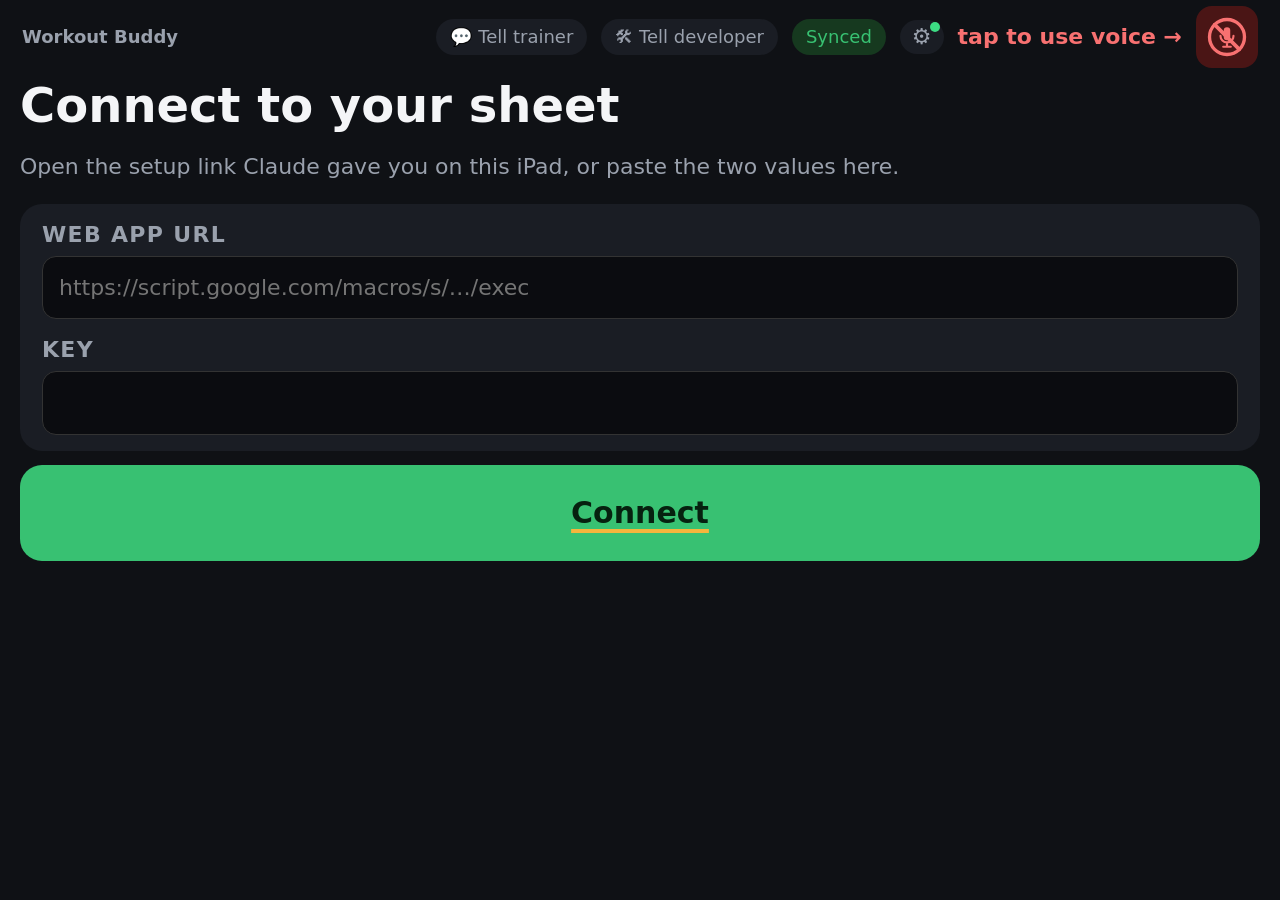
==== commit c47dfb07: "Security hardening: per-person keys, fail closed, tab allowlist, no-referrer, person guard Co-Author" ====
--- a/index.html
+++ b/index.html
@@ -2,1605 +2,16 @@
 <html lang="en">
 <head>
 <meta charset="utf-8">
-<meta name="viewport" content="width=device-width, initial-scale=1, viewport-fit=cover">
+<meta name="referrer" content="no-referrer">
+<meta http-equiv="Cache-Control" content="no-cache, no-store, must-revalidate">
+<meta name="viewport" content="width=device-width, initial-scale=1">
 <meta name="apple-mobile-web-app-capable" content="yes">
-<meta name="apple-mobile-web-app-status-bar-style" content="black-translucent">
 <meta name="apple-mobile-web-app-title" content="Workout Buddy">
 <title>Workout Buddy</title>
-<style>
-:root{--bg:#0f1115;--card:#1a1d24;--card2:#232731;--fg:#f4f5f7;--dim:#9aa1ad;--acc:#4aa3ff;--ok:#38c172;--warn:#f5b53d;--bad:#ef5350;--r:22px}
-*{box-sizing:border-box;-webkit-tap-highlight-color:transparent}
-html,body{margin:0;height:100%;background:var(--bg);color:var(--fg);font:22px/1.35 -apple-system,system-ui,sans-serif;-webkit-user-select:none;user-select:none}
-body{padding:env(safe-area-inset-top) env(safe-area-inset-right) env(safe-area-inset-bottom) env(safe-area-inset-left)}
-#top{display:flex;align-items:center;gap:14px;padding:6px 22px;font-size:18px;color:var(--dim)}
-#top .sp{flex:1}
-#mic{width:62px;height:62px;border-radius:16px;display:flex;align-items:center;justify-content:center;cursor:pointer;background:var(--card);flex:0 0 auto;transition:background .2s}
-#mic svg{width:40px;height:40px}
-#mic.live{background:#14532d;color:#4ade80;box-shadow:0 0 0 0 rgba(74,222,128,.6);animation:micPulse 1.8s infinite}
-#mic.off{background:#4a1515;color:#f87171}
-#mic.paused{background:var(--card);color:#8b93a1}
-@keyframes micPulse{0%{box-shadow:0 0 0 0 rgba(74,222,128,.55)}70%{box-shadow:0 0 0 14px rgba(74,222,128,0)}100%{box-shadow:0 0 0 0 rgba(74,222,128,0)}}
-#micLbl{font-size:22px;color:#f87171;font-weight:700;display:none}
-#micLbl.show{display:inline}
-.pill{padding:6px 14px;border-radius:99px;background:var(--card);color:var(--dim)}
-.pill.on{background:#16391f;color:var(--ok)} .pill.warn{background:#3d2f10;color:var(--warn)} .pill.bad{background:#3d1514;color:var(--bad)}
-#app{padding:2px 20px 14px}
-h1{font-size:48px;margin:4px 0 4px;line-height:1.05} h2{font-size:30px;margin:4px 0 12px} h3{font-size:22px;margin:0 0 6px;color:var(--dim);font-weight:600;text-transform:uppercase;letter-spacing:.06em}
-.big{font-size:84px;font-weight:800;line-height:1}
-.huge{font-size:130px;font-weight:800;line-height:1;font-variant-numeric:tabular-nums}
-.dim{color:var(--dim)} .ok{color:var(--ok)} .warn{color:var(--warn)} .bad{color:var(--bad)}
-.card{background:var(--card);border-radius:var(--r);padding:16px 22px;margin-bottom:14px}
-.row{display:flex;gap:16px;flex-wrap:wrap} .row>*{flex:1}
-.grid2{display:grid;grid-template-columns:1fr 1fr;gap:16px}
-button{font:inherit;font-weight:700;font-size:30px;border:0;border-radius:var(--r);padding:28px 20px;background:var(--card2);color:var(--fg);min-height:96px;touch-action:manipulation}
-button:active{transform:scale(.98);filter:brightness(1.2)}
-button.go{background:var(--ok);color:#06210f} button.pri{background:var(--acc);color:#04182b} button.stop{background:var(--bad);color:#fff} button.sm{font-size:22px;min-height:64px;padding:14px 18px}
-button.sel{outline:4px solid var(--acc)}
-.chips{display:flex;gap:12px;flex-wrap:wrap} .chips button{flex:1 1 30%}
-.setup{font-size:26px} .cue{font-size:22px;color:var(--dim);margin-top:8px}
-.change{background:#3d2f10;color:var(--warn);border-radius:14px;padding:10px 16px;margin-top:12px;font-weight:700}
-.bar{height:16px;background:var(--card2);border-radius:99px;overflow:hidden} .bar>i{display:block;height:100%;background:var(--acc)}
-.exrow{display:flex;align-items:center;gap:16px;padding:10px 0;border-bottom:1px solid #2a2e38;font-size:20px} .exrow .n{flex:0 0 230px} .exrow .bar{flex:1} .exrow .c{flex:0 0 80px;text-align:right}
-#tempo{position:relative;height:300px;width:110px;background:var(--card2);border-radius:20px;overflow:hidden;margin:0 auto}
-#tempo i{position:absolute;left:0;right:0;bottom:0;background:var(--acc);border-radius:20px}
-#tempoLbl{text-align:center;font-size:24px;font-weight:800;margin-top:10px;letter-spacing:.08em}
-.heard{font-size:18px;color:var(--dim);min-height:24px;margin-top:8px}
-.toast{position:fixed;left:50%;bottom:30px;transform:translateX(-50%);background:#222833;padding:14px 24px;border-radius:16px;font-size:20px;opacity:0;transition:.3s;pointer-events:none}
-.toast.show{opacity:1}
-input{font:inherit;font-size:22px;width:100%;padding:16px;border-radius:14px;border:1px solid #333;background:#0b0c10;color:var(--fg);-webkit-user-select:text;user-select:text}
-.say{text-decoration:underline;text-decoration-thickness:4px;text-underline-offset:6px;text-decoration-color:var(--warn)}
-button .say{color:inherit}
-.topback{position:absolute;top:14px;right:16px;font-size:22px;min-height:56px;padding:10px 20px;border-radius:16px}
-.cols{display:grid;grid-template-columns:1fr 1fr;gap:16px;align-items:start}
-.grid3{display:grid;grid-template-columns:repeat(3,1fr);gap:14px}
-.side{display:grid;grid-template-columns:1fr 300px;gap:16px;align-items:stretch}
-.side .stack{display:flex;flex-direction:column;gap:14px}
-.side .stack button{flex:0 0 auto}
-.exrow{padding:7px 0}
-.center{text-align:center}
-.mt{margin-top:16px}
-</style>
+<script>
+// The app moved to per-person pages. Josh's existing home-screen icon lands here and goes to his page.
+location.replace('josh/' + location.search + location.hash);
+</script>
 </head>
-<body>
-<div id="top"><b>Workout Buddy</b><span class="sp"></span><span id="noteT" class="pill">💬 Tell trainer</span><span id="noteD" class="pill">🛠 Tell developer</span><span id="sync" class="pill">…</span><span id="gear" class="pill" style="font-size:22px;padding:2px 12px;cursor:pointer">⚙️</span><span id="micLbl">tap to use voice →</span><div id="mic" class="off" title="Voice"></div></div>
-<div id="noteBox" style="display:none;position:fixed;inset:0;background:rgba(0,0,0,.75);z-index:50;padding:40px"></div>
-<div id="app"></div>
-<div id="toast" class="toast"></div>
-<script>
-'use strict';
-const APP_VERSION = '20261119160216';   // set automatically on each commit
-// ---------- small helpers ----------
-const $app = document.getElementById('app');
-const LS = {
-  get(k, d) { try { const v = localStorage.getItem('wb.' + k); return v ? JSON.parse(v) : d; } catch { return d; } },
-  set(k, v) { try { localStorage.setItem('wb.' + k, JSON.stringify(v)); } catch {} }
-};
-const num = x => { const n = parseFloat(String(x ?? '').replace(/[^0-9.\-]/g, '')); return isNaN(n) ? null : n; };
-const pad = n => String(n).padStart(2, '0');
-const dstr = d => `${d.getFullYear()}-${pad(d.getMonth() + 1)}-${pad(d.getDate())}`;
-const tstr = d => `${dstr(d)} ${pad(d.getHours())}:${pad(d.getMinutes())}:${pad(d.getSeconds())}`;
-const parseDate = s => { const m = String(s || '').match(/(\d{4})-(\d{2})-(\d{2})(?:[ T](\d{2}):(\d{2})(?::(\d{2}))?)?/); if (!m) return null; return new Date(+m[1], m[2] - 1, +m[3], +(m[4] || 12), +(m[5] || 0), +(m[6] || 0)); };
-const uid = () => Date.now().toString(36) + Math.random().toString(36).slice(2, 7);
-const esc = s => String(s ?? '').replace(/[&<>"]/g, c => ({ '&': '&amp;', '<': '&lt;', '>': '&gt;', '"': '&quot;' }[c]));
-const HOUR = 3600e3, DAY = 24 * HOUR;
-function toast(t) { const el = document.getElementById('toast'); el.textContent = t; el.classList.add('show'); clearTimeout(toast.t); toast.t = setTimeout(() => el.classList.remove('show'), 2500); }
-
-// ---------- config & setup link ----------
-(function readSetupHash() {
-  const h = location.hash;
-  if (h.startsWith('#setup=')) {
-    try { const cfg = JSON.parse(atob(h.slice(7).replace(/-/g, '+').replace(/_/g, '/'))); if (cfg.url && cfg.key) LS.set('cfg', cfg); } catch {}
-    // keep the link in Safari so "Add to Home Screen" carries it; clear it once running from the Home Screen
-    if (navigator.standalone || matchMedia('(display-mode: standalone)').matches) history.replaceState(null, '', location.pathname);
-  }
-})();
-let CFG = LS.get('cfg', null);
-
-// ---------- data ----------
-let S = LS.get('state', null);      // last state from the sheet
-let outbox = LS.get('outbox', []);  // rows not yet saved to the sheet
-let local = LS.get('local', { tempoChecked: {}, lastSideFlip: 0 });
-let lastLoad = 0;
-
-async function api(body) {
-  const r = await fetch(CFG.url, { method: 'POST', body: JSON.stringify(Object.assign({ key: CFG.key }, body)) });
-  const j = await r.json();
-  if (!j.ok) throw new Error(j.error || 'error');
-  return j;
-}
-async function loadState(quiet) {
-  if (!CFG) return;
-  try { S = await api({ action: 'state' }); LS.set('state', S); lastLoad = Date.now(); setSync(); if (!quiet) toast('Plan loaded'); }
-  catch (e) { setSync('offline'); if (!quiet) toast('Could not reach the sheet, using saved copy'); }
-}
-function queue(sheet, row, lazy) { outbox.push({ sheet, row }); LS.set('outbox', outbox); setSync(); if (!lazy) flush(); }
-let flushing = false;
-async function flush() {
-  if (flushing || !outbox.length || !CFG) return;
-  flushing = true;
-  try {
-    for (const sheet of ['Sets', 'Events', 'Progress']) {
-      const rows = outbox.filter(o => o.sheet === sheet).map(o => o.row);
-      if (!rows.length) continue;
-      await api({ action: 'append', sheet, rows });
-      const ids = new Set(rows.map(r => r[r.length - 1]));
-      // keep a local copy so counts stay right until the next full load
-      if (S) {
-        const key = sheet.toLowerCase();
-        S[key] = (S[key] || []).concat(rows.map(r => rowToObj(sheet, r)));
-      }
-      outbox = outbox.filter(o => !(o.sheet === sheet && ids.has(o.row[o.row.length - 1])));
-      LS.set('outbox', outbox); LS.set('state', S);
-    }
-    setSync();
-  } catch (e) { setSync('offline'); }
-  flushing = false;
-}
-setInterval(flush, 30000);
-function setSync(mode) {
-  const el = document.getElementById('sync');
-  if (mode === 'offline') { el.className = 'pill bad'; el.textContent = `Offline · ${outbox.length} saved here`; return; }
-  if (outbox.length) { el.className = 'pill warn'; el.textContent = `${outbox.length} waiting`; }
-  else { el.className = 'pill on'; el.textContent = 'Synced'; }
-}
-
-const SET_COLS = ['Date', 'Date Estimated', 'Day Type', 'Exercise', 'Set', 'Side', 'Weight (lb)', 'Reps', 'Next Time', 'Notes', 'Session ID', 'Logged At', 'Duration (s)', 'Reps Left', 'Felt Off', 'Tempo Fit', 'Source', 'Row ID'];
-const EV_COLS = ['Logged At', 'Session ID', 'Type', 'Exercise', 'Joint', 'Reason', 'Detail', 'Row ID'];
-const PR_COLS = ['Date', 'Type', 'Name', 'Detail', 'Row ID'];
-function rowToObj(sheet, r) { const cols = sheet === 'Sets' ? SET_COLS : sheet === 'Events' ? EV_COLS : PR_COLS; const o = {}; cols.forEach((c, i) => o[c] = String(r[i] ?? '')); return o; }
-
-// All sets: sheet + not-yet-synced
-function allSets() {
-  const base = (S && S.sets) || [];
-  const have = new Set(base.map(s => s['Row ID']).filter(Boolean));
-  const pend = outbox.filter(o => o.sheet === 'Sets' && !have.has(o.row[17])).map(o => rowToObj('Sets', o.row));
-  return base.concat(pend).map(s => ({
-    date: s['Date'], ex: s['Exercise'], side: s['Side'] || 'Both', weight: num(s['Weight (lb)']), reps: num(s['Reps']),
-    rir: s['Reps Left'], off: s['Felt Off'] === 'Yes', session: s['Session ID'], set: num(s['Set']), dur: num(s['Duration (s)']), est: s['Date Estimated'] === 'Yes',
-    t: parseDate(s['Logged At']) || parseDate(s['Date'])
-  })).filter(s => s.t && (s.reps != null || s.weight != null));
-}
-function allEvents() {
-  const base = (S && S.events) || [];
-  const have = new Set(base.map(s => s['Row ID']).filter(Boolean));
-  const pend = outbox.filter(o => o.sheet === 'Events' && !have.has(o.row[7])).map(o => rowToObj('Events', o.row));
-  return base.concat(pend).filter(e => e['Type'] !== 'voice').map(e => ({ t: parseDate(e['Logged At']), type: e['Type'], ex: e['Exercise'], joint: e['Joint'], reason: e['Reason'], detail: e['Detail'] })).filter(e => e.t);
-}
-const setting = (k, d) => { const v = S && S.settings ? S.settings[k] : undefined; if (v === undefined || v === '') return d; const n = num(v); return (typeof d === 'number' && n != null) ? n : v; };
-
-// Joints each exercise loads (used for the hurt-joint check)
-const JOINTS = {
-  'Squats': ['Knee', 'Back', 'Hip'], 'Single Arm Row': ['Shoulder', 'Elbow', 'Back'], 'Incline Bench Press': ['Shoulder', 'Elbow', 'Wrist'],
-  'Lateral Shoulder Raise': ['Shoulder'], 'Tricep Kickback': ['Elbow', 'Shoulder'], 'Sup Dumbbell Curls': ['Elbow', 'Wrist'],
-  'DB Over Press': ['Shoulder', 'Elbow', 'Wrist'], 'Leg Raises': ['Back', 'Hip'], 'Reverse Crunch': ['Back'], 'Plank Hip Dip': ['Shoulder', 'Back'],
-  'Mountain Climbers': ['Shoulder', 'Wrist', 'Hip'], 'Dead Bug': ['Back'], 'Heel Tap': ['Back', 'Neck']
-};
-
-function exercises() {
-  return ((S && S.exercises) || []).filter(e => e['Active'] === 'Yes').map(e => ({
-    name: e['Exercise'], type: e['Day Type'], muscle: e['Primary Muscle'], oneSide: e['One Side'] === 'Yes',
-    quota: num(e['Weekly Quota']) ?? setting('Default Weekly Quota', 6), repMin: num(e['Rep Min']) ?? 12, repMax: num(e['Rep Max']) ?? 15,
-    target: num(e['Target Set (s)']) ?? 45, tempo: e['Tempo'] || 'Even', spr: num(e['Sec per Rep']) ?? 3,
-    equip: e['Equipment'] || '', starts: e['Starts'] || '', setup: e['Setup'] || '', cue: e['Form Cue'] || '', order: num(e['Order']) ?? 50,
-    hold: num(e['Pause at Turn (s)']),
-    tips: String(e['Form Tips'] || '').split('|').map(t => t.trim()).filter(Boolean),
-    joints: (e['Joints'] ? e['Joints'].split(/,\s*/) : JOINTS[e['Exercise']]) || []
-  })).sort((a, b) => a.order - b.order);
-}
-const exByName = n => exercises().find(e => e.name === n);
-const NAME_SAY = { 'Squats': 'squats', 'Single Arm Row': 'row', 'Incline Bench Press': 'incline', 'Lateral Shoulder Raise': 'lateral', 'Tricep Kickback': 'kickback', 'Sup Dumbbell Curls': 'curls', 'DB Over Press': 'press', 'Leg Raises': 'leg', 'Reverse Crunch': 'crunch', 'Plank Hip Dip': 'plank', 'Mountain Climbers': 'climbers', 'Dead Bug': 'bug', 'Heel Tap': 'heel' };
-const planFor = n => ((S && S.plan) || []).find(p => p['Exercise'] === n);
-
-// Week math (week starts Monday)
-function weekStart(d = new Date()) { const x = new Date(d); x.setHours(0, 0, 0, 0); const dow = (x.getDay() + 6) % 7; x.setDate(x.getDate() - dow); return x; }
-const counts = s => s.side !== 'Left' && s.reps != null;   // a right+left pair is one set; planned-only rows don't count
-function isPushSet(s, sets, ex) {
-  if ((s.set || 0) >= 3) return true;
-  const ws = weekStart(s.t), wk = sets.filter(x => x.ex === s.ex && counts(x) && weekStart(x.t).getTime() === ws.getTime()).sort((a, b) => a.t - b.t);
-  const me = counts(s) ? s : wk.find(x => x.session === s.session && x.set === s.set);   // left row → its right partner
-  return !!me && wk.indexOf(me) === ex.quota - 1;
-}
-function doneThisWeek(name, sets) { const ws = weekStart(); return sets.filter(s => s.ex === name && s.t >= ws && counts(s)).length; }
-function muscleLoad24(muscle, sets) { const since = Date.now() - DAY; const names = new Set(exercises().filter(e => e.muscle === muscle).map(e => e.name)); return sets.filter(s => names.has(s.ex) && s.t.getTime() >= since && counts(s)); }
-function step(w) { return w < setting('Small Step Below (lb)', 30) ? setting('Small Weight Step (lb)', 2.5) : setting('Large Weight Step (lb)', 5); }
-const roundTo = (w, st) => Math.round(w / st) * st;
-
-// Weight for the next set: trainer's plan first, then simple fallback rules
-function weightFor(ex, sets) {
-  if (ex.type === 'Core') return { w: null, why: 'bodyweight' };
-  const p = planFor(ex.name), pw = p && num(p['Weight (lb)']);
-  const mine = sets.filter(s => s.ex === ex.name && s.weight != null).sort((a, b) => a.t - b.t);
-  const last = mine[mine.length - 1];
-  // plan is newer than my last set → use it
-  const planAt = p && parseDate(p['Updated At']);
-  if (pw != null && (!last || !planAt || planAt >= last.t)) return { w: pw, why: 'plan' };
-  if (!last) return pw != null ? { w: pw, why: 'plan' } : { w: null, why: 'no history yet' };
-  const days = (Date.now() - last.t) / DAY;
-  if (days > 21) {
-    const cut = Math.min(0.2, 0.1 * Math.floor(days / 21));
-    const w = Math.max(step(last.weight), roundTo(last.weight * (1 - cut), step(last.weight)));
-    return { w, why: `layoff (${Math.round(days)} days)` };
-  }
-  const sess = mine.filter(s => s.session === last.session && s.weight === last.weight && s.reps != null);
-  // pacing sets hold back; only a push set (set 3, or the week's last quota set) tests the weight
-  const lastSet = sess[sess.length - 1];
-  const allTop = lastSet && isPushSet(lastSet, mine, ex) && lastSet.reps >= ex.repMax && !sess.some(s => s.off) && sess.every(s => s.reps >= ex.repMin);
-  if (allTop) return { w: last.weight + step(last.weight), why: 'hit top of range' };
-  return { w: last.weight, why: 'same as last time' };
-}
-const fmtW = w => w == null ? 'Bodyweight' : `${+w.toFixed(1)} lb`;
-
-// Is the exercise waiting on a hurt joint?
-// Body areas. "joint" is the generic name exercises use (see JOINTS); left and right are tracked separately.
-const REGIONS = [
-  { id: 'neck', label: 'Neck', joint: 'Neck' },
-  { id: 'shR', label: 'Right shoulder', joint: 'Shoulder' }, { id: 'shL', label: 'Left shoulder', joint: 'Shoulder' },
-  { id: 'elR', label: 'Right elbow', joint: 'Elbow' }, { id: 'elL', label: 'Left elbow', joint: 'Elbow' },
-  { id: 'wrR', label: 'Right wrist', joint: 'Wrist' }, { id: 'wrL', label: 'Left wrist', joint: 'Wrist' },
-  { id: 'ub', label: 'Upper back', joint: 'Back' }, { id: 'lb', label: 'Lower back', joint: 'Back' },
-  { id: 'hpR', label: 'Right hip', joint: 'Hip' }, { id: 'hpL', label: 'Left hip', joint: 'Hip' },
-  { id: 'knR', label: 'Right knee', joint: 'Knee' }, { id: 'knL', label: 'Left knee', joint: 'Knee' }
-];
-const STATUS_COLOR = { good: '#38c172', sore: '#f5b53d', hurt: '#ef5350' };
-// Latest status per area: body_status events, plus older joint_flag / joint_clear rows (which applied to both sides)
-function bodyStatus(evs) {
-  const st = {}; REGIONS.forEach(r => st[r.label] = { status: 'good', t: null });
-  evs.slice().sort((a, b) => a.t - b.t).forEach(e => {
-    if (e.type === 'body_status' && st[e.joint]) st[e.joint] = { status: e.reason || 'good', t: e.t };
-    if (e.type === 'joint_flag' || e.type === 'joint_clear') REGIONS.filter(r => r.joint === e.joint).forEach(r => st[r.label] = { status: e.type === 'joint_flag' ? 'hurt' : 'good', t: e.t });
-  });
-  return st;
-}
-function setBody(label, status, why) { event('body_status', CUR ? CUR.name : '', label, status, why || ''); }
-// For one exercise: hurt areas (ask first), sore areas (lighter first set), and whether you said "wait" recently
-function jointState(ex, evs) {
-  const bs = bodyStatus(evs), mine = REGIONS.filter(r => ex.joints.includes(r.joint));
-  const hurt = mine.filter(r => bs[r.label].status === 'hurt').map(r => r.label);
-  const sore = mine.filter(r => bs[r.label].status === 'sore').map(r => r.label);
-  if (!hurt.length && !sore.length) return null;
-  const recheck = setting('Injury Recheck (h)', 48) * HOUR;
-  const waited = hurt.length > 0 && evs.some(e => e.type === 'joint_wait' && e.ex === ex.name && Date.now() - e.t < recheck);
-  return { joints: hurt, sore, waiting: waited };
-}
-
-// ---------- what's next ----------
-function whatsNext(opts = {}) {
-  const sets = allSets(), evs = allEvents();
-  const maxM = setting('Max Sets per Muscle per 24h', 3);
-  // The week is always Monday to Sunday. Pace is judged through yesterday: by Wednesday, 2 of 7 days' share is expected.
-  const dayIdx = (new Date().getDay() + 6) % 7;   // Monday = 0
-  const exs = exercises();
-  const info = exs.map(ex => {
-    const done = doneThisWeek(ex.name, sets);
-    const expected = ex.quota * dayIdx / 7;
-    const mload = muscleLoad24(ex.muscle, sets).length;
-    const js = jointState(ex, evs);
-    return { ex, done, expected, deficit: expected - done, remaining: ex.quota - done, mload, room: maxM - mload, js };
-  });
-  const skip = new Set(opts.exclude || []);
-  const ok = info.filter(i => !skip.has(i.ex.name) && i.room > 0 && !(i.js && i.js.waiting));
-  const need = ok.filter(i => i.remaining > 0);
-  const cur = SESSION && SESSION.lastEx;
-  let pick = null, extra = false;
-  if (need.length) {
-    const same = cur && need.find(i => i.ex.name === cur && (SESSION.countBy[cur] || 0) < 3);
-    if (same && !opts.moveOn) pick = same;
-    else {
-      const type = SESSION && SESSION.type;
-      need.sort((a, b) => (type && (a.ex.type === type) !== (b.ex.type === type) ? (a.ex.type === type ? -1 : 1) : 0) || (b.deficit - a.deficit) || (a.ex.order - b.ex.order));
-      pick = need.find(i => i.ex.name !== cur || !opts.moveOn) || need[0];
-    }
-  } else if (ok.length) {
-    ok.sort((a, b) => (a.done / a.ex.quota) - (b.done / b.ex.quota));
-    pick = ok[0]; extra = true;
-  }
-  const totQ = info.reduce((a, i) => a + i.ex.quota, 0), totD = info.reduce((a, i) => a + Math.min(i.done, i.ex.quota), 0);
-  const totE = info.reduce((a, i) => a + i.expected, 0);
-  const diff = Math.round(totD - totE);
-  const pace = diff <= -3 ? { cls: 'warn', text: `Behind pace by ${-diff} sets` } : diff >= 4 ? { cls: 'ok', text: `Ahead by ${diff} sets, room for more` } : { cls: 'ok', text: 'On pace' };
-  return { pick, extra, info, totQ, totD, pace, sets, evs };
-}
-
-// ---------- voice ----------
-const V = { rec: null, on: false, want: false, speaking: false, handlers: null, prev: [], lastWordAt: 0, utt: [], timer: null, ttsWords: new Set(), screenAt: 0 };
-const SR = window.SpeechRecognition || window.webkitSpeechRecognition;
-const NUMW = { zero: 0, none: 0, one: 1, two: 2, to: 2, too: 2, three: 3, four: 4, for: 4, five: 5, six: 6, seven: 7, eight: 8, nine: 9, ten: 10, eleven: 11, twelve: 12, thirteen: 13, fourteen: 14, fifteen: 15, sixteen: 16, seventeen: 17, eighteen: 18, nineteen: 19, twenty: 20, 'twenty-one': 21, 'twenty-two': 22, 'twenty-three': 23, 'twenty-four': 24, 'twenty-five': 25 };
-const SAY = {
-  ready: /^(ready|go|let'?s go|start|i'?m ready|begin|redi)$/,
-  done: /^(done|dun|dunn|dona|don|finished|that'?s it|stop set)$/,
-  next: /^(what'?s next|what is next|next|whats next)$/,
-  skip: /^(skip|skip it|skip this|pass)$/,
-  yes: /^(yes|yeah|yep|ok|okay|good|sure|running|watch running|it'?s running|correct|save|right)$/,
-  no: /^(no|nope|wait|not now|later)$/,
-  end: /^(end|end session|i'?m done|finish|all done|stop workout)$/
-};
-function voiceStart(why) {
-  if (!SR) { toast('Voice not available here'); return; }
-  V.want = true;
-  if (V.on) return;
-  try { V.rec && V.rec.abort(); } catch {}
-  const r = new SR(); V.rec = r;
-  r.lang = 'en-US'; r.continuous = true; r.interimResults = true;
-  if (document.getElementById('clock')) {
-    let a = false, snd = false;
-    r.onaudiostart = () => { if (!a) { a = true; vlog('', 'set screen: mic audio flowing'); } };
-    r.onsoundstart = () => { if (!snd) { snd = true; vlog('', 'set screen: sound detected'); } };
-  }
-  r.onstart = () => { V.on = true; V.needTap = false; V.prev = []; V.startedAt = Date.now(); micUI(); if (!V.quickStops) vlog('', 'mic on' + (why ? ' (' + why + ')' : '')); };
-  r.onresult = e => {
-    let text = '';
-    for (let i = 0; i < e.results.length; i++) text += ' ' + e.results[i][0].transcript;
-    const words = text.toLowerCase().replace(/[.,!?+]/g, ' ').trim().split(/\s+/).filter(Boolean);
-    // new words = everything after the part we already saw (Safari sometimes rewrites earlier words)
-    const oldLen = V.prev.length;
-    let k = 0; while (k < oldLen && k < words.length && V.prev[k] === words[k]) k++;
-    let fresh = words.slice(k);
-    const revised = k < oldLen;                 // Safari changed a word we already had
-    V.prev = words;
-    if (V.speaking) fresh = fresh.filter(w => !V.ttsWords.has(w));   // drop our own spoken prompt
-    // a new screen only listens to fresh speech: ignore words in its first moment, and rewrites of words said before it
-    if (Date.now() - V.screenAt < 1200) return;
-    if (revised && !V.utt.length) return;
-    if (!fresh.length) return;
-    const now = Date.now();
-    if (now - V.lastWordAt > 900 && !revised) V.utt = [];   // a pause starts a new phrase
-    V.utt = revised ? V.utt.slice(0, Math.max(0, V.utt.length - (oldLen - k))).concat(fresh) : V.utt.concat(fresh);
-    V.lastWordAt = now;
-    V.recent = (V.recent || []).filter(r => now - r.t < 4000).concat(fresh.map(w => ({ w, t: now })));
-    document.querySelectorAll('.heard').forEach(h => h.textContent = '“' + V.utt.join(' ') + '”');
-    clearTimeout(V.timer);
-    V.timer = setTimeout(() => decide(V.utt.slice()), 450);  // short wait to see if more words follow
-  };
-  r.onerror = e => {
-    if (e.error !== 'no-speech' && e.error !== 'aborted') vlog('', 'mic error: ' + e.error);
-    if (e.error === 'audio-capture') V.audioLost = true;   // iPad took the mic away (often after a beep or spoken prompt)
-    if (e.error === 'not-allowed' || e.error === 'service-not-allowed') { V.want = false; V.needTap = true; micUI(); }
-  };
-  r.onend = () => {
-    V.on = false; micUI();
-    if (V.restarting || V.paused) return;  // our own restart after a prompt, or paused while the set's pacing audio plays
-    const ran = V.startedAt ? Date.now() - V.startedAt : 0; V.startedAt = 0;
-    if (V.audioLost) {                     // lost the mic: get it back quickly, and don't count it as a failure
-      V.audioLost = false; vlog('', `mic lost after ${Math.round(ran / 1000)}s, restarting`);
-      if (V.want) setTimeout(() => { try { voiceStart('after mic loss'); } catch {} }, 700);
-      return;
-    }
-    if (ran < 3000) V.quickStops = (V.quickStops || 0) + 1; else { if (V.quickStops) vlog('', `mic had ${V.quickStops} quick stops`); V.quickStops = 0; vlog('', `mic stopped after ${Math.round(ran / 1000)}s`); }
-    if (V.quickStops >= 4) {               // it keeps failing: stop retrying until the mic badge is tapped
-      vlog('', 'mic keeps stopping, waiting for a tap'); V.want = false; V.quickStops = 0;
-      micUI(); return;
-    }
-    if (V.want && !talking()) setTimeout(() => { try { voiceStart('auto restart'); } catch (err) { vlog('', 'restart failed: ' + err.message); } }, 300);
-  };
-  try { r.start(); } catch (err) { vlog('', 'start failed: ' + err.message); }
-}
-// if the mic quietly dropped, bring it back
-const talking = () => V.speaking || ('speechSynthesis' in window && speechSynthesis.speaking);
-setInterval(() => { if (V.want && !V.on && !V.paused && !V.restarting && !talking()) voiceStart('watchdog'); }, 4000);
-// While the beat and callouts play during a set, the iPad can't listen reliably, so the mic pauses and comes back after
-function micPause() { if (V.paused) return; V.paused = true; try { V.rec && V.rec.abort(); } catch {} V.on = false; micUI(); }
-// The iPad can leave the mic deaf while the sound engine is active, so put the sound engine to sleep before listening again
-function micResume(why) {
-  if (!V.paused) return; V.paused = false; V.quickStops = 0;
-  const st = actx ? actx.state : 'none';
-  const tts = 'speechSynthesis' in window ? (speechSynthesis.speaking ? 'speaking' : speechSynthesis.pending ? 'pending' : 'idle') : 'none';
-  try { if (actx && actx.state === 'running') actx.suspend(); } catch {}
-  try { if (tts !== 'idle' && tts !== 'none') speechSynthesis.cancel(); } catch {}   // a stuck speech engine also holds the mic
-  clearTimeout(V.coT); V.speaking = false;
-  vlog('', `pacing done: callouts spoken ${V.coSpoken || 0} of ${V.coAsked || 0}, speech ${tts}, sound engine ${st}`);
-  V.coSpoken = 0; V.coAsked = 0;
-  if (!V.want) { micUI(); return; }
-  // Sets with spoken callouts always heard "done"; sets with only beeps came back deaf. A short silent utterance
-  // resets the iPad's audio mode the same way a callout does, then the mic starts.
-  let started = false;
-  const go = how => { if (started) return; started = true; clearTimeout(V.rsT); vlog('', 'audio reset: ' + how); setTimeout(() => voiceStart(why || 'after pacing'), 300); };
-  try {
-    const u = new SpeechSynthesisUtterance('.'); u.volume = 0; u.rate = 2;
-    u.onend = () => go('speech ok'); u.onerror = () => go('speech error');
-    setTimeout(() => speechSynthesis.speak(u), 250);
-  } catch { go('no speech'); }
-  V.rsT = setTimeout(() => go('timeout'), 2000);
-}
-function voiceStop() { V.want = false; try { V.rec && V.rec.stop(); } catch {} micUI(); }
-// Voice status square: live mic when listening, mic with a no-sign when off (red) or paused for the set's pacing (gray)
-const MIC_SVG = '<path d="M12 3a3 3 0 0 0-3 3v6a3 3 0 0 0 6 0V6a3 3 0 0 0-3-3z" fill="currentColor"/><path d="M6 11a6 6 0 0 0 12 0M12 17v4M8.5 21h7" fill="none" stroke="currentColor" stroke-width="2" stroke-linecap="round"/>';
-const NO_SVG = '<circle cx="12" cy="12" r="10.5" fill="none" stroke="currentColor" stroke-width="2"/><path d="M4.6 4.6l14.8 14.8" stroke="currentColor" stroke-width="2.2" stroke-linecap="round"/>';
-function micUI() {
-  const el = document.getElementById('mic'); if (!el) return;
-  const state = V.on ? 'live' : V.paused ? 'paused' : 'off';
-  if (el.dataset.state !== state) { el.dataset.state = state; el.className = state; el.innerHTML = `<svg viewBox="0 0 24 24">${state === 'live' ? MIC_SVG : `<g transform="translate(4.2 4.2) scale(.65)">${MIC_SVG}</g>${NO_SVG}`}</svg>`; }
-  // the trainer voice only works after a tap on this page load (e.g. after the app updates itself), so ask for one
-  const lbl = document.getElementById('micLbl');
-  if (lbl) {
-    const needTapForVoice = !V.ttsUnlocked && LS.get('talk', true);
-    lbl.textContent = state === 'off' ? 'tap to use voice →' : 'tap once for trainer voice →';
-    lbl.classList.toggle('show', (state === 'off' && SCREEN_IS_HOME) || needTapForVoice);
-  }
-}
-var SCREEN_IS_HOME = false;
-// Safari only lets the mic restart after a tap: any tap on the page brings it back if it dropped
-document.addEventListener('click', () => { if (!V.paused && (V.needTap || (V.want && !V.on)) && SR) { V.needTap = false; V.quickStops = 0; voiceStart('tap'); } }, true);
-// right after a beep or spoken prompt, make sure the mic is still running
-function micCheckSoon() { setTimeout(() => { if (V.want && !V.on && !V.paused && !talking()) voiceStart('after sound'); }, 600); }
-// After the app speaks, iPadOS can silently cut the mic while it still looks on: restart it outright
-function micRestartAfterSpeech() {
-  if (!V.want || V.paused) return;
-  if (!V.rec) { voiceStart('after prompt'); return; }
-  V.restarting = true;
-  try { V.rec.abort(); } catch {}
-  setTimeout(() => { V.restarting = false; V.on = false; voiceStart('after prompt'); }, 350);
-}
-document.getElementById('mic').onclick = () => { unlockAudio(); V.quickStops = 0; V.on ? voiceStop() : voiceStart('tap'); };
-// Words the iPad often mishears, mapped to what was meant (only for commands, never note text)
-const ALIAS = { though: 'go', dough: 'go', safe: 'save', saved: 'save', belt: 'felt', outright: 'right', fast: 'faster', watching: 'watch', develop: 'developer', redy: 'ready' };
-const PHRASE_ALIAS = { 'in session': 'end session', 'and session': 'end session', 'felt right right': 'felt right' };
-const FILLER = new Set(['uh', 'um', 'umm', 'hmm', 'so', 'and', 'the', 'oh', 'ah', 'like', 'please', 'now']);
-// Command words that count on their own inside a short phrase ("ready ready ready", "okay go")
-const WORD = { ready: /^(ready|go|start|begin|redi)$/, done: /^(done|dun|dunn|dona|don|finished|finish)$/, skip: /^skip$/, yes: /^(yes|yeah|yep|okay|ok|running|good|save|sure)$/, no: /^(no|nope|wait|later)$/, next: /^next$/ };
-function decide(utt) {
-  const heard = utt.join(' ');
-  if (!utt.length) return;
-  if (!V.handlers && !Object.keys(SAYMAP).length) return vlog(heard, 'ignored: nothing to do on this screen');
-  // collapse repeats and fillers: "ready ready ready" → "ready"
-  const toks = utt.filter(w => !FILLER.has(w)).filter((w, i, a) => i === 0 || w !== a[i - 1]);
-  const uniq = [...new Set(toks)];
-  // "tell my trainer ..." / "tell my developer ..." work on any screen; anything said after it starts the note
-  const NOTE_RE = /\b(?:tell|note for|message) (?:my |the )?(trainer|coach|developer|develop|dev)\b(.*)$/;
-  const all = utt.join(' '), win0 = (V.recent || []).map(r => r.w).join(' ');
-  const m = all.match(NOTE_RE) || (/^(trainer|coach|developer|develop|dev)$/.test(all.trim()) && win0.match(NOTE_RE));   // "tell" … "developer" heard as two phrases
-  if (m && !NOTE) { V.utt = []; V.recent = []; vlog(heard, 'opened note: ' + m[1]); openNote(/trainer|coach/.test(m[1]) ? 'trainer' : 'developer', m[1] === all.trim() ? '' : (m[2] || '').trim()); return; }
-  if (NOTE && V.customDecide) { const did = V.customDecide(utt); V.utt = []; return vlog(heard, 'did: ' + did); }
-  if (uniq.length > 4) return vlog(heard, 'ignored: sounded like talking');
-  // fix common mishearings for command matching
-  for (let i = 0; i < toks.length; i++) if (ALIAS[toks[i]]) toks[i] = ALIAS[toks[i]];
-  // "tricep kick back" must not press Back: join split exercise words first
-  for (let i = 0; i < toks.length - 1; i++) if (toks[i] === 'kick' && /^backs?$/.test(toks[i + 1])) toks.splice(i, 2, 'kickback');
-  // a lone "back" only counts when it's the whole phrase (or "go back")
-  if (toks.includes('back') && toks.length > 1 && !(toks.length === 2 && toks[0] === 'go')) toks.splice(toks.indexOf('back'), 1);
-  { const pa = PHRASE_ALIAS[toks.join(' ')]; if (pa) toks.splice(0, toks.length, ...pa.split(' ')); }
-  uniq.splice(0, uniq.length, ...new Set(toks));
-  const h = V.handlers || {}, phrase = toks.join(' ');
-  // button words first (save/skip/clear), then a screen's own number parser
-  if (V.customDecide) {
-    const k = uniq.length <= 2 && Object.keys(SAYMAP).find(x => uniq.includes(x));
-    if (k) { V.utt = []; vlog(heard, 'pressed: ' + k); SAYMAP[k].click(); return; }
-    const did = V.customDecide(toks); if (did) { V.utt = []; return vlog(heard, 'did: ' + did); }
-  }
-  const fire = (k, fn) => { V.utt = []; if (V.speaking) try { speechSynthesis.cancel(); } catch {} vlog(heard, 'did: ' + k); fn(); };
-  for (const k of Object.keys(SAY)) if (h[k] && SAY[k].test(phrase)) return fire(k, h[k]);
-  if (uniq.length <= 3) for (const w of uniq) for (const k of Object.keys(WORD)) if (h[k] && WORD[k].test(w)) return fire(k, h[k]);
-  // a button's phrase ("get started"), matched across your last few seconds so a split phrase still counts
-  const press = k => { const b = SAYMAP[k]; V.utt = []; V.recent = []; vlog(heard, 'pressed: ' + k); if (V.speaking) try { speechSynthesis.cancel(); } catch {} b.click(); };
-  const win = ' ' + (V.recent || []).map(r => r.w).join(' ') + ' ', said = ' ' + toks.join(' ') + ' ';
-  const phrases = Object.keys(SAYMAP).filter(k => k.includes(' ')).sort((a, b) => b.length - a.length);
-  const ph = phrases.find(k => said.includes(' ' + k + ' ')) || phrases.find(k => win.includes(' ' + k + ' '));
-  if (ph) return press(ph);
-  // or its one-word shortcut ("started")
-  if (uniq.length <= 3) { const k = Object.keys(SAYMAP).find(x => !x.includes(' ') && uniq.includes(x)); if (k) return press(k); }
-  if (h.number) {
-    for (let i = toks.length - 1; i >= 0; i--) {
-      const w = toks[i]; const n = /^\d+$/.test(w) ? +w : NUMW[w];
-      if (n != null && uniq.length <= 3) { V.utt = []; vlog(heard, 'did: number ' + n); return h.number(n, w); }
-    }
-  }
-  vlog(heard, 'ignored: no match for this screen (' + Object.keys(h).concat(Object.keys(SAYMAP)).join('/') + ')');
-}
-
-// Underline the word you can say on each button, and let saying it press the button
-const SAY_STOP = new Set(['too', 'a', 'an', 'the', "it's", 'its', 'i', 'my', 'this', 'that', 'felt', 'not', 'out', 'of', 'on', 'it', 'is', 'for', 'to', 'now', 'or', 'and', 'with']);
-let SAYMAP = {};
-function annotate() {
-  SAYMAP = {};
-  $app.querySelectorAll('button').forEach(b => {
-    // undo any earlier underline so the button's words are plain text again
-    b.querySelectorAll('span.say').forEach(sp => sp.replaceWith(document.createTextNode(sp.textContent)));
-    b.normalize();
-    if (b.dataset.say === '-') return;
-    const textNode = [...b.childNodes].find(n => n.nodeType === 3 && /[a-z]/i.test(n.textContent));
-    const ds = (b.dataset.say || '').toLowerCase().trim();
-    const words = textNode ? (textNode.textContent.toLowerCase().match(/[a-z']+/g) || []) : [];
-    // the natural phrase to say: a multi-word data-say, else the button's own words (up to 4, else the first 3)
-    const phrase = ds.includes(' ') ? ds : (words.length && words.length <= 4 ? words.join(' ') : words.slice(0, 3).join(' '));
-    // a one-word shortcut: a single-word data-say, else the first meaningful word
-    const key = ds && !ds.includes(' ') ? ds : (ds.includes(' ') ? '' : (words.find(w => !SAY_STOP.has(w) && w.length > 1) || ''));
-    if (phrase && phrase.includes(' ') && !SAYMAP[phrase]) SAYMAP[phrase] = b;
-    if (key && !SAYMAP[key]) SAYMAP[key] = b;
-    let show = phrase && phrase.includes(' ') ? phrase : key;
-    if (textNode && show && textNode.textContent.toLowerCase().indexOf(show) < 0) show = key;   // e.g. "Keep 30 lb": underline just "Keep"
-    if (textNode && show) {
-      const t = textNode.textContent, i = t.toLowerCase().indexOf(show);
-      if (i >= 0) {
-        const span = document.createElement('span');
-        span.className = 'say'; span.textContent = t.slice(i, i + show.length);
-        const frag = document.createDocumentFragment();
-        frag.append(t.slice(0, i), span, t.slice(i + show.length));
-        textNode.replaceWith(frag);
-      }
-    }
-  });
-}
-// Voice log: one row per phrase heard and what the app did, kept in the Events tab (Type = voice)
-let SCREEN = '';
-function vlog(heard, action) {
-  try { queue('Events', [tstr(new Date()), SESSION ? SESSION.id : '', 'voice', SCREEN, '', action, heard, uid()], true); } catch {}
-}
-// Pick the most natural installed English voice: your saved choice, else Premium, then Enhanced, then the default
-const NOVELTY = /eloquence|bahh|novelty|bad news|bells|boing|bubbles|cellos|whisper|zarvox|trinoids|organ|superstar|jester|wobble|albert|fred|junior|ralph|good news|hysterical|kathy|grandma|grandpa|eddy|flo|reed|rocko|sandy|shelley|deranged|pipe/i;
-function voices() { try { return speechSynthesis.getVoices().filter(v => /^en[-_]/i.test(v.lang) && !NOVELTY.test(v.name + ' ' + v.voiceURI)); } catch { return []; } }
-function voiceScore(v) { const n = v.name + ' ' + v.voiceURI; return (/premium/i.test(n) ? 100 : /enhanced/i.test(n) ? 50 : 0) + (/en[-_]US/i.test(v.lang) ? 5 : 0) + (/compact|eloquence|novelty|bad news|bells|boing|bubbles|cellos|whisper|zarvox|trinoids|organ|superstar|jester|wobble|albert|fred|junior|ralph/i.test(n) ? -200 : 0); }
-function bestVoice() {
-  const vs = voices(); const want = LS.get('voice', '');
-  if (want === 'system') return null;            // let iPadOS pick (may use the Settings voice)
-  return vs.find(v => v.voiceURI === want) || vs.slice().sort((a, b) => voiceScore(b) - voiceScore(a))[0] || null;
-}
-try { speechSynthesis.onvoiceschanged = () => {}; speechSynthesis.getVoices(); } catch {}
-function speak(text) {
-  if (!('speechSynthesis' in window) || !LS.get('talk', true)) return;
-  try {
-    speechSynthesis.cancel();
-    const parts = Array.isArray(text) ? text : [text], all = parts.join(' ');   // an array is spoken as separate sentences with a pause between
-    const bv = bestVoice();
-    V.speaking = true; V.ttsWords = new Set(all.toLowerCase().replace(/[.,!?]/g, ' ').split(/\s+/));
-    let ended = false;
-    const fin = () => { if (ended) return; ended = true; clearTimeout(V.spkT); setTimeout(() => { V.speaking = false; }, 250); micRestartAfterSpeech(); };
-    clearTimeout(V.spkT); V.spkT = setTimeout(fin, 1500 + all.length * 80 + parts.length * 400);   // iPad sometimes never fires onend
-    parts.forEach((t, i) => {
-      const u = new SpeechSynthesisUtterance(t); u.rate = 1.0;
-      if (bv) { u.voice = bv; u.lang = bv.lang; }
-      if (i === parts.length - 1) u.onend = u.onerror = fin;
-      speechSynthesis.speak(u);
-    });
-  } catch {}
-}
-// Short trainer callouts during a set ("Down!" "Up!"). They don't restart the mic after each word, only once after a burst.
-function callout(word) {
-  if (!LS.get('talk', true)) return;
-  const ck = CALLOUT_KEY[word];
-  if (ck && haveClips([ck])) {            // recorded/AI clip: plays through the sound engine (mic is paused during pacing)
-    V.coAsked = (V.coAsked || 0) + 1; V.coSpoken = (V.coSpoken || 0) + 1;
-    V.calloutUntil = Date.now() + 1500; playClips([ck]); return;
-  }
-  if (!('speechSynthesis' in window)) return;
-  try {
-    // the iPad's speech engine can get stuck; clear anything queued so a stale callout never blocks this one
-    if (speechSynthesis.speaking || speechSynthesis.pending) speechSynthesis.cancel();
-    V.coAsked = (V.coAsked || 0) + 1;
-    const u = new SpeechSynthesisUtterance(word); u.rate = 1.15; u.volume = 1;
-    u.onstart = () => { V.coSpoken = (V.coSpoken || 0) + 1; };
-    const bv = bestVoice(); if (bv) { u.voice = bv; u.lang = bv.lang; }
-    V.speaking = true; V.ttsWords = new Set(['up', 'down', 'done', 'dun', 'don', 'town', 'op'].concat(word.toLowerCase().replace(/[.,!?]/g, ' ').split(/\s+/)));
-    V.calloutUntil = Date.now() + 2500;               // "down" can sound like "done": ignore done just after a callout
-    u.onend = u.onerror = () => { V.calloutUntil = Date.now() + 900; clearTimeout(V.coT); V.coT = setTimeout(() => { V.speaking = false; micRestartAfterSpeech(); }, 1600); };
-    clearTimeout(V.coT); V.coT = setTimeout(() => { V.speaking = false; micRestartAfterSpeech(); }, 1600 + word.length * 90);   // in case onend never fires
-    speechSynthesis.speak(u);
-  } catch {}
-}
-
-// ---------- recorded / AI trainer voice (clip packs) ----------
-// voice/lines.json lists the lines; a pack is voice/<pack>/<key>.mp3. Clips play through the sound engine,
-// which can leave the mic deaf, so after clips the app does the same audio reset it does after pacing.
-const CLIPS = {}; let CLIP_LINES = null, CLIP_PACK_LOADED = '';
-const clipPack = () => LS.get('voicePack', 'device');
-const exKey = name => 'ex_' + String(name).toLowerCase().replace(/[^a-z0-9]+/g, '_').replace(/^_|_$/g, '');
-async function loadPack(force) {
-  const pack = clipPack();
-  if (pack === 'device' || !actx || (CLIP_PACK_LOADED === pack && !force)) return;
-  CLIP_PACK_LOADED = pack; Object.keys(CLIPS).forEach(k => delete CLIPS[k]);
-  try {
-    if (!CLIP_LINES) CLIP_LINES = (await (await fetch('voice/lines.json', { cache: 'no-cache' })).json()).lines;
-    await Promise.all(CLIP_LINES.map(async l => {
-      try { const r = await fetch(`voice/${pack}/${l.key}.mp3`, { cache: 'no-cache' }); if (!r.ok) return; CLIPS[l.key] = await actx.decodeAudioData(await r.arrayBuffer()); } catch {}
-    }));
-    vlog('', `voice pack ${pack}: ${Object.keys(CLIPS).length} of ${CLIP_LINES.length} clips`);
-  } catch (e) { vlog('', 'voice pack failed: ' + e.message); }
-}
-const haveClips = keys => clipPack() !== 'device' && keys.every(k => CLIPS[k]);
-// play clips back to back; resolves when done
-function playClips(keys, gap = 0.12) {
-  return new Promise(res => {
-    try {
-      audioOn();
-      let t = actx.currentTime + 0.05;
-      keys.forEach(k => { const src = actx.createBufferSource(); src.buffer = CLIPS[k]; src.connect(actx.destination); src.start(t); t += CLIPS[k].duration + gap; });
-      setTimeout(res, (t - actx.currentTime) * 1000 + 50);
-    } catch { res(); }
-  });
-}
-// after clips outside a set: suspend the sound engine, silent utterance, then listen again
-function resetThenListen() {
-  try { if (actx && actx.state === 'running') actx.suspend(); } catch {}
-  let done = false; const go = () => { if (done) return; done = true; V.speaking = false; micRestartAfterSpeech(); };
-  try { const u = new SpeechSynthesisUtterance('.'); u.volume = 0; u.rate = 2; u.onend = u.onerror = go; speechSynthesis.speak(u); } catch { go(); }
-  setTimeout(go, 1500);
-}
-// say: use the chosen clip pack when every clip is there, else the device voice
-function say(keys, text) {
-  keys = keys.filter(Boolean);
-  if (!haveClips(keys)) { speak(text); return; }
-  V.speaking = true; V.ttsWords = new Set((Array.isArray(text) ? text.join(' ') : text).toLowerCase().replace(/[.,!?]/g, ' ').split(/\s+/));
-  playClips(keys).then(resetThenListen);
-}
-const CALLOUT_KEY = { 'Down!': 'down', 'Up!': 'up', 'Push yourself and max this set!': 'push_max' };
-let actx = null;
-function unlockAudio() {
-  try { if (!actx) actx = new (window.AudioContext || window.webkitAudioContext)(); actx.resume(); loadPack(); } catch {}
-  // iPadOS only lets the page talk after speech has been started from a tap once: do it silently on the first tap
-  try { if (!V.ttsUnlocked && 'speechSynthesis' in window) { const u = new SpeechSynthesisUtterance(' '); u.volume = 0; speechSynthesis.speak(u); V.ttsUnlocked = true; micUI(); } } catch {}
-}
-document.addEventListener('touchend', unlockAudio, { passive: true });
-document.addEventListener('click', unlockAudio, true);
-function audioOn() { try { if (actx && actx.state !== 'running') actx.resume(); } catch {} }
-function beep(f = 880, ms = 160) { try { audioOn(); const o = actx.createOscillator(), g = actx.createGain(); o.frequency.value = f; o.connect(g); g.connect(actx.destination); g.gain.value = .25; o.start(); o.stop(actx.currentTime + ms / 1000); micCheckSoon(); } catch {} }
-// Metronome tick: low tone when the down move starts, high tone for up. Quiet and short so it doesn't fight the mic.
-function tick(up, soft) { try { audioOn(); const o = actx.createOscillator(), g = actx.createGain(); o.type = 'triangle'; o.frequency.value = up ? 1320 : 660; o.connect(g); g.connect(actx.destination); const v = soft ? 0.08 : 0.18; g.gain.setValueAtTime(v, actx.currentTime); g.gain.exponentialRampToValueAtTime(0.001, actx.currentTime + 0.07); o.start(); o.stop(actx.currentTime + 0.08); } catch {} }
-let wake = null;
-async function keepAwake() { try { if ('wakeLock' in navigator && !wake) { wake = await navigator.wakeLock.request('screen'); wake.addEventListener('release', () => wake = null); } } catch {} }
-document.addEventListener('visibilitychange', () => { if (!document.hidden) { keepAwake(); if (Date.now() - lastLoad > 5 * 60e3) loadState(true); } });
-
-
-// ---------- "Tell my trainer" / "Tell my developer" notes ----------
-// Saved to Events (Type note_trainer / note_developer) with the screen you were on; the trainer and Claude read them later.
-let NOTE = null;
-function openNote(who, start) {
-  if (NOTE) return;
-  const box = document.getElementById('noteBox');
-  NOTE = { who, text: start || '', saved: V.handlers, savedMap: SAYMAP, savedCustom: V.customDecide, screen: SCREEN, ex: CUR ? CUR.name : '' };
-  const label = who === 'trainer' ? '💬 Note for your trainer' : '🛠 Note for the developer';
-  box.innerHTML = `<div class="card" style="max-width:900px;margin:0 auto"><h2>${label}</h2>
-    <p class="dim">Just talk. Say “save note” (or “save”) when you’re done, or tap Save. You can also type.</p>
-    <textarea id="noteText" style="width:100%;height:220px;font:inherit;font-size:24px;padding:14px;border-radius:14px;background:#0b0c10;color:var(--fg);border:1px solid #333;-webkit-user-select:text;user-select:text"></textarea>
-    <div class="row mt"><button class="go" id="noteSave">Save note</button><button class="sm" id="noteClear">Clear</button><button class="sm stop" id="noteCancel">Cancel</button></div></div>`;
-  box.style.display = 'block';
-  const ta = document.getElementById('noteText'); ta.value = NOTE.text;
-  SAYMAP = {}; V.handlers = { custom: true }; V.utt = []; V.screenAt = Date.now();
-  V.customDecide = toks => {
-    const ph = toks.join(' ');
-    if (/^((save|safe|saved|say|same|take|state) (note|it)|save|safe|done|that's it)$/.test(ph)) { saveNote(); return 'note saved'; }
-    const tail = ph.match(/^(.*\S)\s+(?:save|safe|saved|say|same|take|state) note$/);   // "… save note" at the end of a sentence
-    if (tail) { ta.value = (ta.value ? ta.value + ' ' : '') + tail[1]; saveNote(); return 'note saved'; }
-    if (/^(cancel|never mind|cancel note)$/.test(ph)) { closeNote(); return 'note cancelled'; }
-    ta.value = (ta.value ? ta.value + ' ' : '') + ph; return 'note text';
-  };
-  document.getElementById('noteSave').onclick = saveNote;
-  document.getElementById('noteClear').onclick = () => { ta.value = ''; };
-  document.getElementById('noteCancel').onclick = closeNote;
-}
-function saveNote() {
-  const text = (document.getElementById('noteText').value || '').trim();
-  if (!text) return toast('Nothing to save yet');
-  queue('Events', [tstr(new Date()), SESSION ? SESSION.id : '', NOTE.who === 'trainer' ? 'note_trainer' : 'note_developer', NOTE.ex, '', NOTE.screen, text, uid()]);
-  toast(NOTE.who === 'trainer' ? 'Saved for your trainer' : 'Saved for the developer');
-  closeNote();
-}
-function closeNote() {
-  if (!NOTE) return;
-  document.getElementById('noteBox').style.display = 'none';
-  V.handlers = NOTE.saved; V.customDecide = NOTE.savedCustom; V.utt = []; annotate();   // rebuild the say-words for whatever screen is showing now
-  NOTE = null;
-}
-document.getElementById('noteT').onclick = () => openNote('trainer');
-document.getElementById('noteD').onclick = () => openNote('developer');
-
-// ---------- session ----------
-let SESSION = LS.get('session', null);
-function sessionAlive() { return SESSION && Date.now() - SESSION.lastAt < 45 * 60e3; }
-function newSession() {
-  const d = new Date();
-  SESSION = { id: `${dstr(d)}-${pad(d.getHours())}${pad(d.getMinutes())}`, start: Date.now(), lastAt: Date.now(), type: null, lastEx: null, countBy: {}, log: [], skipped: [], prs: [] };
-  saveSession();
-}
-function saveSession() { LS.set('session', SESSION); }
-function event(type, exName = '', joint = '', reason = '', detail = '') {
-  queue('Events', [tstr(new Date()), SESSION ? SESSION.id : '', type, exName, joint, reason, detail, uid()]);
-}
-
-// ---------- screens ----------
-let CUR = null;   // the set in progress
-function screen(html, handlers) { if (V.paused && !(html || '').includes('id="clock"')) micResume('after set'); if (NOTE) { $app.innerHTML = html; NOTE.saved = handlers || null; const t0 = $app.querySelector('h1,h2,h3'); NOTE.screen = t0 ? t0.textContent.slice(0, 40) : NOTE.screen; return; } V.customDecide = null; $app.innerHTML = html; V.handlers = handlers || null; V.utt = []; V.recent = []; clearTimeout(V.timer); V.screenAt = Date.now(); window.scrollTo(0, 0); const t = $app.querySelector('h1,h2,h3'); SCREEN = t ? t.textContent.slice(0, 40) : ''; SCREEN_IS_HOME = !!$app.querySelector('#lvTile'); micUI(); annotate(); }
-function on(id, fn) { const el = document.getElementById(id); if (el) el.onclick = () => { unlockAudio(); fn(); }; }
-
-function showSetup() {
-  screen(`<h1>Connect to your sheet</h1>
-  <p class="dim">Open the setup link Claude gave you on this iPad, or paste the two values here.</p>
-  <div class="card"><h3>Web app URL</h3><input id="u" placeholder="https://script.google.com/macros/s/…/exec"><h3 class="mt">Key</h3><input id="k"></div>
-  <button class="go" id="save" style="width:100%">Connect</button>`);
-  on('save', async () => { CFG = { url: document.getElementById('u').value.trim(), key: document.getElementById('k').value.trim() }; LS.set('cfg', CFG); await loadState(); home(); });
-}
-
-// ---------- home: the launch pad ----------
-const CHEERS = {
-  start: ['Fresh week, fresh start. Let’s put the first sets on the board.', 'Every rep counts. Let’s go.', 'Small pieces add up. A few sets now?'],
-  behind: ['A few sets today gets you right back on pace.', 'No catching up all at once. Just the next set.', 'You’ve got this. Knock out a quick round.'],
-  pace: ['Right on pace. Keep the rhythm going.', 'Steady wins. One more round?', 'Nice and consistent. Let’s add to it.'],
-  ahead: ['Ahead of pace and looking strong.', 'You’re crushing the week. Bonus round?', 'Way out in front. Keep that energy.'],
-  done: ['Weekly goal smashed! Anything more is bonus.', 'Quota complete. Legend status.', 'Week won. Extra credit if you want it.']
-};
-const pick1 = a => a[Math.floor(Math.random() * a.length)];
-function greeting() { const h = new Date().getHours(); return h < 12 ? 'Good morning' : h < 17 ? 'Good afternoon' : 'Good evening'; }
-// Streak: workouts in a row where the gap between them never exceeds the allowed rest (default 3 days)
-function streakInfo(sets) {
-  const gap = setting('Streak Gap Allowed (days)', 3);
-  const days = [...new Set(sets.filter(s => s.reps != null).map(s => dstr(s.t)))].sort();
-  if (!days.length) return { n: 0, last: null };
-  const last = parseDate(days[days.length - 1]);
-  const sinceLast = Math.floor((new Date().setHours(12, 0, 0, 0) - last) / DAY);
-  if (sinceLast > gap) return { n: 0, last, broken: true };
-  let n = 1;
-  for (let i = days.length - 1; i > 0; i--) { if ((parseDate(days[i]) - parseDate(days[i - 1])) / DAY <= gap) n++; else break; }
-  return { n, last, sinceLast, daysLeft: gap - sinceLast };
-}
-function alive0() { return sessionAlive() && SESSION.log.length; }
-function home() {
-  if (UPDATE_READY && !(sessionAlive() && SESSION.log.length)) return applyUpdate();
-  if (!CFG) return showSetup();
-  if (SESSION && !sessionAlive() && SESSION.log && SESSION.log.length && !SESSION.ended) {
-    SESSION.ended = true; saveSession(); event('session_end', '', '', 'Timed out', `${SESSION.log.length} sets`);
-    return watchEnd(summary);
-  }
-  if (!S) { screen(`<h1>Loading…</h1>`); loadState().then(() => S ? home() : showSetup()); return; }
-  if (!alive0()) { const due = bodyCheckDue(); if (due.length) return bodyCheckIn(due); }
-  const n = whatsNext(), sets = allSets(), alive = sessionAlive();
-  const pct = Math.min(100, Math.round(100 * n.totD / Math.max(1, n.totQ)));
-  const st = streakInfo(sets);
-  const prs = ((S && S.progress) || []).filter(r => r['Type'] === 'PR');
-  const prWeek = prs.filter(r => parseDate(r['Date']) >= weekStart()).length;
-  const led = xpLedger(), lv = levelFor(xpTotal(led)), td = dstr(new Date());
-  const xpToday = led.filter(e => dstr(e.t) === td).reduce((a, e) => a + e.xp, 0);
-  const mood = n.totD >= n.totQ ? 'done' : n.totD === 0 ? 'start' : /Behind/.test(n.pace.text) ? 'behind' : /Ahead/.test(n.pace.text) ? 'ahead' : 'pace';
-  const R = 88, C = 2 * Math.PI * R;
-  const byDay = st.n ? new Date(st.last.getTime() + setting('Streak Gap Allowed (days)', 3) * DAY).toLocaleDateString('en-US', { weekday: 'short' }) : '';
-  const streakText = 'workout streak';
-  const streakSub = st.n ? (st.daysLeft === 0 ? '<span class="warn">Work out today to keep it alive</span>' : `Keep it alive: next workout by <strong style="color:var(--fg)">${byDay}</strong>`) : (st.broken ? 'Start a new streak today' : 'Start your streak today');
-  screen(`<style>
-      .hero{background:linear-gradient(135deg,#1d3b2a,#14324f);border-radius:28px;padding:12px 26px;display:flex;align-items:center;gap:30px;margin-bottom:12px}
-      .ring{transition:stroke-dashoffset 1.4s cubic-bezier(.2,.8,.2,1)}
-      .getgo{width:100%;font-size:52px;min-height:112px;border-radius:30px;background:linear-gradient(135deg,#3ddc84,#1fb6ff);color:#04210f;box-shadow:0 10px 40px rgba(61,220,132,.35);animation:pulse 2.4s ease-in-out infinite}
-      @keyframes pulse{0%,100%{transform:scale(1)}50%{transform:scale(1.015)}}
-      .tiles{display:grid;grid-template-columns:1fr 1fr 200px;gap:14px;margin:12px 0 0}
-      .tile{background:var(--card);border-radius:22px;padding:14px 20px}
-      .tile b{display:block;font-size:40px;line-height:1.1}
-      .tile span{color:var(--dim);font-size:18px}
-    </style>
-    <div class="hero" id="heroWk" style="cursor:pointer">
-      <svg width="150" height="150" viewBox="0 0 210 210" style="flex:0 0 150px">
-        <circle cx="105" cy="105" r="${R}" stroke="rgba(255,255,255,.12)" stroke-width="18" fill="none"/>
-        <circle id="ring" class="ring" cx="105" cy="105" r="${R}" stroke="${pct >= 100 ? '#ffd166' : '#3ddc84'}" stroke-width="18" fill="none" stroke-linecap="round" stroke-dasharray="${C}" stroke-dashoffset="${C}" transform="rotate(-90 105 105)"/>
-        <text x="105" y="102" text-anchor="middle" fill="#fff" font-size="46" font-weight="800">${pct}%</text>
-        <text x="105" y="134" text-anchor="middle" fill="#cfe" font-size="18">${n.totD} of ${n.totQ} sets</text>
-      </svg>
-      <div><div class="dim" style="font-size:22px">${greeting()}, Josh</div>
-        <h1 style="font-size:46px">${pct >= 100 ? 'Week complete! 🏆' : 'This week'}</h1>
-        <div style="font-size:26px">${pick1(CHEERS[mood])}</div>
-        <div class="dim mt" style="font-size:18px">Tap for this week’s tracker and exercise details ›</div></div>
-    </div>
-    <button class="getgo" id="go">${alive ? 'Keep Going! 💪' : 'Get Started! 💪'}</button>
-    <div class="tiles">
-      <div class="tile" id="stTile" style="cursor:pointer"><b>🔥 ${st.n} <span style="font-size:22px;font-weight:600">${streakText}</span></b><span>${streakSub}${st.last ? '<br>Last workout ' + (st.sinceLast === 0 ? 'today' : st.sinceLast === 1 ? 'yesterday' : st.sinceLast + ' days ago') : ''}</span></div>
-      <div class="tile" id="prTile" style="cursor:pointer"><b>🏆 ${prs.length}</b><span>personal records${prWeek ? `<br><span class="ok">${prWeek} this week!</span>` : ''}<br>Tap to see them ›</span></div>
-      <div class="tile" id="bodyTile" style="cursor:pointer;padding:8px 10px;text-align:center">${bodySvg(bodyStatus(allEvents()), 170, false)}<span>Tap to update</span></div>
-    </div>
-    <div class="tile" id="lvTile" style="cursor:pointer;margin-top:12px;display:flex;align-items:center;gap:22px;padding:10px 22px">
-      <div style="flex:0 0 auto;text-align:center"><div style="font-size:18px;color:var(--dim)">LEVEL</div><div style="font-size:56px;font-weight:800;line-height:1;color:#ffd166">${lv.L}</div></div>
-      <div style="flex:1"><div style="display:flex;justify-content:space-between;align-items:baseline"><b style="font-size:30px;display:inline">⭐ ${lv.title}</b><span style="font-size:18px;color:var(--dim)">${xpToday ? `<span class="ok">+${xpToday} XP today</span> · ` : ''}${lv.need - lv.into} XP to level ${lv.L + 1} ›</span></div><div style="margin-top:8px">${levelBar(lv, 20)}</div></div></div>
-    <div class="heard center"></div>`,
-    { ready: go, next: go, yes: go });
-  requestAnimationFrame(() => setTimeout(() => { const r = document.getElementById('ring'); if (r) r.style.strokeDashoffset = C * (1 - pct / 100); }, 80));
-  function go() { keepAwake(); if (!V.want) voiceStart(); upNext(); }
-  on('go', go);
-  document.getElementById('heroWk').onclick = weekView;
-  document.getElementById('prTile').onclick = recordsView;
-  document.getElementById('stTile').onclick = streaksView;
-  document.getElementById('bodyTile').onclick = () => bodyView();
-  document.getElementById('lvTile').onclick = levelsView;
-}
-
-// ---------- levels (XP) ----------
-// XP is worked out from the Sets and Progress tabs every time, so nothing extra is stored and the trainer can reproduce it.
-// Counts app-era training only (from the Levels Start setting, default 2026-11-18).
-const XP = { set: 10, push: 5, pr: 25, quota: 20, week: 100, streak: 50, streakEvery: 5 };
-const LEVEL_TITLES = [[1, 'Rookie'], [3, 'Regular'], [5, 'Grinder'], [8, 'Iron'], [12, 'Steel'], [16, 'Titan'], [20, 'Legend'], [25, 'Mythic']];
-const levelCost = L => Math.round(250 * Math.pow(L, 1.1) / 50) * 50;        // XP to go from level L to L+1: quick early, slower later
-function levelTitle(L) { let t = 'Rookie'; LEVEL_TITLES.forEach(([n, name]) => { if (L >= n) t = name; }); return t; }
-function levelFor(xp) {
-  let L = 1, base = 0;
-  while (xp >= base + levelCost(L)) { base += levelCost(L); L++; }
-  return { L, title: levelTitle(L), into: xp - base, need: levelCost(L), xp };
-}
-function xpLedger() {
-  const start = parseDate(setting('Levels Start', '2026-11-18')) || new Date(2026, 10, 18);
-  start.setHours(0, 0, 0, 0);
-  const exs = exercises(), quota = Object.fromEntries(exs.map(e => [e.name, e.quota]));
-  // one entry per set (both sides of a one-side set count once)
-  const seen = new Map();
-  allSets().filter(x => x.reps != null && x.t >= start && !x.est).forEach(x => {
-    const k = `${x.session}|${x.ex}|${x.set}`;
-    if (!seen.has(k)) seen.set(k, x);
-  });
-  const sets = [...seen.values()].sort((a, b) => a.t - b.t);
-  const out = [], perWeek = {}, weekDone = new Set();
-  sets.forEach(x => {
-    const wk = dstr(weekStart(x.t)), c = (perWeek[wk] = perWeek[wk] || {});
-    c[x.ex] = (c[x.ex] || 0) + 1;
-    out.push({ t: x.t, xp: XP.set, why: 'Set', ex: x.ex });
-    const q = quota[x.ex];
-    if ((x.set || 0) >= 3 || (q && c[x.ex] === q)) out.push({ t: x.t, xp: XP.push, why: 'Push set', ex: x.ex });
-    if (q && c[x.ex] === q) out.push({ t: x.t, xp: XP.quota, why: `${x.ex} weekly quota`, ex: x.ex });
-    if (!weekDone.has(wk) && exs.length && exs.every(e => (c[e.name] || 0) >= e.quota)) { weekDone.add(wk); out.push({ t: x.t, xp: XP.week, why: 'Whole week complete' }); }
-  });
-  const prRows = ((S && S.progress) || []).concat(outbox.filter(o => o.sheet === 'Progress').map(o => rowToObj('Progress', o.row)));
-  const prSeen = new Set();
-  prRows.filter(r => r['Type'] === 'PR').forEach(r => {
-    if (prSeen.has(r['Row ID'])) return; prSeen.add(r['Row ID']);
-    const t = parseDate(r['Date']); if (t && t >= start) out.push({ t, xp: XP.pr, why: 'PR: ' + r['Name'] });
-  });
-  // streak milestones: every 5 workout days in a row
-  streakChains(sets).forEach(ch => {
-    const days = [...new Set(sets.map(x => dstr(x.t)))].sort().filter(d => { const t = parseDate(d); return t >= ch.start && t <= ch.end; });
-    for (let n = XP.streakEvery; n <= ch.n; n += XP.streakEvery) { const d = parseDate(days[n - 1]); if (d) out.push({ t: d, xp: XP.streak, why: `${n}-workout streak` }); }
-  });
-  return out.sort((a, b) => a.t - b.t);
-}
-function xpTotal(led) { return (led || xpLedger()).reduce((a, e) => a + e.xp, 0); }
-function levelBar(lv, h = 18) { const pct = Math.round(100 * lv.into / lv.need); return `<div style="background:rgba(255,255,255,.12);border-radius:${h}px;height:${h}px;overflow:hidden"><div style="height:100%;width:${pct}%;background:linear-gradient(90deg,#ffd166,#f78c6b);border-radius:${h}px"></div></div>`; }
-// After each set: note XP earned and celebrate a level up
-function xpAfterSet(before) {
-  const after = levelFor(xpTotal());
-  const gained = after.xp - before.xp;
-  if (gained > 0) CUR.xpGain = gained;
-  if (after.L > before.L) { CUR.levelUp = after; toast(`⭐ Level up! Level ${after.L} · ${after.title}`); beep(1175, 160); setTimeout(() => beep(1568, 260), 180); }
-}
-function levelsView() {
-  const led = xpLedger(), lv = levelFor(xpTotal(led));
-  const ws = weekStart(), today = dstr(new Date());
-  const wk = led.filter(e => e.t >= ws), wkXp = wk.reduce((a, e) => a + e.xp, 0);
-  const group = {}; wk.forEach(e => { const k = /^PR/.test(e.why) ? 'Personal records' : /quota/.test(e.why) ? 'Weekly quotas hit' : e.why === 'Set' ? 'Sets' : /streak/.test(e.why) ? 'Streak bonus' : e.why; group[k] = (group[k] || 0) + e.xp; });
-  const ladder = []; let base = 0; for (let L = 1; L <= Math.max(lv.L + 4, 8); L++) { ladder.push({ L, at: base, title: levelTitle(L) }); base += levelCost(L); }
-  const recent = led.filter(e => e.why !== 'Set').slice(-8).reverse();
-  screen(`<div style="position:relative"><button class="topback" id="back2" data-say="back" style="top:0">‹ Back</button><h2>⭐ Levels</h2></div><div class="cols"><div>
-    <div class="card center"><div style="font-size:30px;color:var(--dim)">Level</div><div class="huge" style="font-size:150px;line-height:1">${lv.L}</div><div style="font-size:40px;font-weight:800;color:#ffd166">${lv.title}</div>
-      <div class="mt">${levelBar(lv, 24)}</div><div class="dim mt" style="font-size:22px">${lv.into} / ${lv.need} XP · ${lv.need - lv.into} to level ${lv.L + 1}</div></div>
-    <div class="card"><h3>How you earn XP</h3><div style="font-size:22px;line-height:1.6">
-      Every set: <b>${XP.set}</b> · Push set: <b>+${XP.push}</b><br>Personal record: <b>+${XP.pr}</b><br>Hit an exercise’s weekly quota: <b>+${XP.quota}</b><br>Whole week complete: <b>+${XP.week}</b><br>Every ${XP.streakEvery} workouts in a streak: <b>+${XP.streak}</b></div>
-      <p class="dim" style="font-size:18px">Levels come quickly at first, then take longer. Counts training in the app from ${esc(setting('Levels Start', '2026-11-18'))}.</p></div></div><div>
-    <div class="card"><h3>This week: ${wkXp} XP</h3>${Object.entries(group).map(([k, v]) => `<div class="exrow"><span class="n">${esc(k)}</span><span>+${v}</span></div>`).join('') || '<p class="dim">Nothing yet this week.</p>'}</div>
-    <div class="card"><h3>Recent bonuses</h3>${recent.map(e => `<div class="exrow"><span class="n">${esc(e.why)}</span><span>+${e.xp}</span><span class="dim" style="flex:0 0 110px;text-align:right">${dstr(e.t) === today ? 'today' : e.t.toLocaleDateString('en-US', { month: 'short', day: 'numeric' })}</span></div>`).join('') || '<p class="dim">Push sets, records and quotas show up here.</p>'}</div>
-    <div class="card"><h3>The ladder</h3>${ladder.map(r => `<div class="exrow" style="${r.L === lv.L ? 'color:#ffd166;font-weight:800' : r.L < lv.L ? 'opacity:.55' : ''}"><span class="n">Level ${r.L}</span><span style="flex:1">${r.title}</span><span class="dim">${r.at.toLocaleString()} XP</span></div>`).join('')}</div></div></div>`);
-  on('back', home); on('back2', home);
-}
-
-// ---------- streaks ----------
-function streakChains(sets) {
-  const gap = setting('Streak Gap Allowed (days)', 3);
-  const days = [...new Set(sets.filter(s => s.reps != null && !s.est).map(s => dstr(s.t)))].sort().map(parseDate);
-  const chains = []; let cur = null;
-  days.forEach(d => { if (cur && (d - cur.end) / DAY <= gap) { cur.end = d; cur.n++; } else { cur = { start: d, end: d, n: 1 }; chains.push(cur); } });
-  return chains;
-}
-function streaksView() {
-  const gap = setting('Streak Gap Allowed (days)', 3);
-  const chains = streakChains(allSets()), st = streakInfo(allSets());
-  const best = chains.reduce((m, c) => c.n > m.n ? c : m, { n: 0 });
-  const fmt = d => d.toLocaleDateString('en-US', { month: 'short', day: 'numeric', year: 'numeric' });
-  const past = chains.slice().sort((a, b) => b.n - a.n || b.end - a.end).slice(0, 10);
-  screen(`<div style="position:relative"><button class="topback" id="back2" data-say="back" style="top:0">‹ Back</button><h2>🔥 Workout streaks</h2></div><div class="cols"><div>
-    <div class="card"><h3>How it works</h3><p style="font-size:24px;margin:0">Every workout day adds one to your streak, as long as you never go more than <b>${gap} days</b> between workouts. Rest days are fine; they just can't stretch past ${gap} days. Miss that window and the streak starts over at your next workout.</p></div>
-    <div class="row"><div class="card center"><div class="big">${st.n}</div><div class="dim">current streak</div></div><div class="card center"><div class="big">${best.n}</div><div class="dim">best ever${best.n ? '<br>' + fmt(best.start) + ' – ' + fmt(best.end) : ''}</div></div><div class="card center"><div class="big">${chains.length}</div><div class="dim">streaks started</div></div></div></div><div>
-    <div class="card"><h3>Longest streaks</h3>${past.map(c => `<div class="exrow"><span class="n">🔥 ${c.n} workout${c.n === 1 ? '' : 's'}</span><span style="flex:1">${fmt(c.start)}${c.n > 1 ? ' – ' + fmt(c.end) : ''}</span>${c === chains[chains.length - 1] && st.n ? '<span class="ok">current</span>' : ''}</div>`).join('') || '<p class="dim">No workouts yet.</p>'}
-      <p class="dim" style="font-size:17px">Based on dated workouts; the 13 notebook sessions with estimated dates aren't counted.</p></div>
-    </div></div>`);
-  on('back', home); on('back2', home);
-}
-
-// ---------- body map ----------
-// Front view (you facing the screen, so your right side is on the left) plus a small back view for the back areas
-const BODY_POS = { neck: [100, 70], shR: [62, 92], shL: [138, 92], elR: [42, 162], elL: [158, 162], wrR: [32, 232], wrL: [168, 232], hpR: [82, 210], hpL: [118, 210], knR: [80, 292], knL: [120, 292] };
-function bodySvg(bs, size, tappable, selected) {
-  const col = id => STATUS_COLOR[bs[REGIONS.find(r => r.id === id).label].status];
-  const g = '#3a4150';
-  const joint = id => `<circle data-r="${id}" cx="${BODY_POS[id][0]}" cy="${BODY_POS[id][1]}" r="${tappable ? 15 : 13}" fill="${col(id)}" stroke="${id === selected ? '#fff' : '#0f1115'}" stroke-width="${id === selected ? 5 : 3}" ${tappable ? 'style="cursor:pointer"' : ''}/>`;
-  return `<svg viewBox="0 0 400 400" width="${size}" style="max-width:100%;display:block;margin:0 auto">
-    <g fill="${g}" stroke="${g}" stroke-linecap="round" stroke-linejoin="round">
-      <circle cx="100" cy="38" r="22"/><rect x="92" y="56" width="16" height="16"/>
-      <rect x="66" y="80" width="68" height="128" rx="22"/>
-      <path d="M62 92 L42 162 L32 232" stroke-width="16" fill="none"/><path d="M138 92 L158 162 L168 232" stroke-width="16" fill="none"/>
-      <path d="M82 210 L80 292 L78 378" stroke-width="20" fill="none"/><path d="M118 210 L120 292 L122 378" stroke-width="20" fill="none"/>
-      <circle cx="300" cy="38" r="22"/><rect x="292" y="56" width="16" height="16"/>
-      <rect x="262" y="80" width="76" height="132" rx="22"/>
-      <path d="M262 92 L244 162 L236 232" stroke-width="16" fill="none"/><path d="M338 92 L356 162 L364 232" stroke-width="16" fill="none"/>
-      <path d="M284 212 L282 292 L280 378" stroke-width="20" fill="none"/><path d="M316 212 L318 292 L320 378" stroke-width="20" fill="none"/>
-    </g>
-    <rect data-r="ub" x="272" y="92" width="56" height="52" rx="12" fill="${col('ub')}" stroke="${selected === 'ub' ? '#fff' : '#0f1115'}" stroke-width="${selected === 'ub' ? 5 : 3}" ${tappable ? 'style="cursor:pointer"' : ''}/>
-    <rect data-r="lb" x="272" y="150" width="56" height="52" rx="12" fill="${col('lb')}" stroke="${selected === 'lb' ? '#fff' : '#0f1115'}" stroke-width="${selected === 'lb' ? 5 : 3}" ${tappable ? 'style="cursor:pointer"' : ''}/>
-    ${Object.keys(BODY_POS).map(joint).join('')}
-    <text x="100" y="398" text-anchor="middle" fill="#9aa1ad" font-size="16">Front</text><text x="300" y="398" text-anchor="middle" fill="#9aa1ad" font-size="16">Back</text>
-    <text x="22" y="100" fill="#9aa1ad" font-size="15">R</text><text x="170" y="100" fill="#9aa1ad" font-size="15">L</text>
-  </svg>`;
-}
-function bodyView(selected) {
-  const bs = bodyStatus(allEvents());
-  const sel = selected && REGIONS.find(r => r.id === selected);
-  const notGood = REGIONS.filter(r => bs[r.label].status !== 'good');
-  const since = t => t ? t.toLocaleDateString('en-US', { weekday: 'short', month: 'short', day: 'numeric' }) : '';
-  screen(`<div style="position:relative"><button class="topback" id="back2" data-say="back" style="top:0">‹ Back</button><h2>How’s your body?</h2></div>
-    <p class="dim">Tap an area to set it. 🟢 Good · 🟡 Sore: lighter first set · 🔴 Hurt: ask before exercises that use it</p>
-    <div class="row" style="align-items:flex-start">
-      <div style="flex:3">${bodySvg(bs, 520, true, selected)}</div>
-      <div style="flex:2">
-        ${sel ? `<div class="card"><h3>${esc(sel.label)}</h3><div class="dim" style="margin-bottom:12px">Now: ${bs[sel.label].status}${bs[sel.label].t ? ' since ' + since(bs[sel.label].t) : ''}</div>
-          <div class="chips" style="flex-direction:column">
-            <button data-st="good" style="background:#16391f;color:#6ee7a0">🟢 Good</button>
-            <button data-st="sore" style="background:#3d2f10;color:#f5c66b">🟡 Sore</button>
-            <button data-st="hurt" style="background:#3d1514;color:#ff8a87">🔴 Hurt</button></div></div>`
-          : `<div class="card"><h3>Not 100%</h3>${notGood.length ? notGood.map(r => `<div class="exrow" data-pick="${r.id}" style="cursor:pointer"><span style="flex:1">${bs[r.label].status === 'hurt' ? '🔴' : '🟡'} ${esc(r.label)}</span><span class="dim">since ${since(bs[r.label].t)}</span></div>`).join('') : '<p class="dim">Everything’s green. 💪</p>'}</div>`}
-      </div></div>
-    `);
-  document.querySelectorAll('[data-r]').forEach(el => el.addEventListener('click', () => bodyView(el.getAttribute('data-r'))));
-  document.querySelectorAll('[data-pick]').forEach(el => el.onclick = () => bodyView(el.dataset.pick));
-  document.querySelectorAll('[data-st]').forEach(b => b.onclick = () => { setBody(sel.label, b.dataset.st, 'body map'); toast(`${sel.label}: ${b.dataset.st}`); bodyView(); });
-  on('back2', home);
-}
-// Every 48 hours, ask about areas that aren't green (they never clear on their own)
-function bodyCheckDue() {
-  const bs = bodyStatus(allEvents()), snooze = local.bodySnooze || 0;
-  if (Date.now() < snooze) return [];
-  return REGIONS.filter(r => bs[r.label].status !== 'good' && bs[r.label].t && Date.now() - bs[r.label].t > 48 * HOUR);
-}
-function bodyCheckIn(due) {
-  const bs = bodyStatus(allEvents());
-  const r = due[0];
-  speak(`How is your ${r.label.toLowerCase()} today?`);
-  screen(`<div class="center" style="padding-top:20px"><h3>Body check-in${due.length > 1 ? ` · 1 of ${due.length}` : ''}</h3>
-    <h1>How’s your ${esc(r.label.toLowerCase())}?</h1><p class="dim" style="font-size:24px">It’s been ${bs[r.label].status} since ${bs[r.label].t.toLocaleDateString('en-US', { weekday: 'long', month: 'short', day: 'numeric' })}.</p>
-    <div class="row mt"><button data-st="good" style="background:#16391f;color:#6ee7a0">🟢 Good</button><button data-st="sore" style="background:#3d2f10;color:#f5c66b">🟡 Sore</button><button data-st="hurt" style="background:#3d1514;color:#ff8a87">🔴 Hurt</button></div>
-    <button class="sm mt" id="later">Ask me later</button><div class="heard"></div></div>`);
-  document.querySelectorAll('[data-st]').forEach(b => b.onclick = () => { setBody(r.label, b.dataset.st, '48h check-in'); const rest = due.slice(1); rest.length ? bodyCheckIn(rest) : home(); });
-  on('later', () => { local.bodySnooze = Date.now() + 12 * HOUR; LS.set('local', local); home(); });
-}
-
-// ---------- records ----------
-function recordsView() {
-  const prs = ((S && S.progress) || []).filter(r => r['Type'] === 'PR').slice().reverse();
-  const sets = allSets().filter(s => s.reps != null && s.weight != null);
-  const bests = exercises().filter(e => e.type !== 'Core').map(e => {
-    const mine = sets.filter(s => s.ex === e.name); if (!mine.length) return null;
-    const top = mine.reduce((m, s) => Math.max(m, s.weight), 0);
-    const atTop = mine.filter(s => s.weight === top).sort((a, b) => b.reps - a.reps)[0];
-    return { name: e.name, top, reps: atTop.reps, when: atTop.t };
-  }).filter(Boolean);
-  const fmtD = d => d.toLocaleDateString('en-US', { month: 'short', day: 'numeric', year: 'numeric' });
-  screen(`<div style="position:relative"><button class="topback" id="back2" data-say="back" style="top:0">‹ Back</button><h2>🏆 Personal records</h2></div>
-    <div class="cols"><div class="card"><h3>Records set in the app</h3>${prs.length ? prs.map(r => `<div class="exrow"><span class="n">${esc(r['Name'])}</span><span style="flex:1">${esc(r['Detail'])}</span><span class="dim" style="flex:0 0 150px;text-align:right">${fmtD(parseDate(r['Date']))}</span></div>`).join('') : '<p class="dim">None yet. Beat your heaviest weight, or your most reps at a weight, to earn one.</p>'}</div>
-    <div class="card"><h3>All-time heaviest, from your full history</h3>${bests.map(b => `<div class="exrow"><span class="n">${esc(b.name)}</span><span style="flex:1">${+b.top.toFixed(1)} lb × ${b.reps}</span><span class="dim" style="flex:0 0 150px;text-align:right">${fmtD(b.when)}</span></div>`).join('')}</div></div>`);
-  on('back', home); on('back2', home);
-}
-
-// ---------- settings (gear) ----------
-function settingsView() {
-  if (alive0()) return toast('Settings are available between sessions');
-  screen(`<div style="position:relative"><button class="topback" id="back2" data-say="back" style="top:0">‹ Back</button><h2>⚙️ Settings</h2></div>
-    <div class="grid2">
-      <button id="ex" style="text-align:left">🏋️ Exercises<br><span class="dim" style="font-size:18px">See, start, turn on or off, request new</span></button>
-      <button id="body" style="text-align:left">🧍 Body map<br><span class="dim" style="font-size:18px">Mark areas good, sore or hurt</span></button>
-      <button id="talk" style="text-align:left">🔊 Voice prompts: ${LS.get('talk', true) ? 'on' : 'off'}<br><span class="dim" style="font-size:18px">Whether the app talks to you</span></button>
-      <button id="pickv" style="text-align:left">🗣️ Choose voice<br><span class="dim" style="font-size:18px">The voice used for prompts</span></button>
-      <button id="refresh" style="text-align:left">🔄 Reload plan<br><span class="dim" style="font-size:18px">Fetch the latest from your sheet</span></button>
-    </div>
-    <button class="mt" id="back" style="width:100%">Back</button>`);
-  on('ex', () => pickExercise(settingsView));
-  on('body', () => bodyView());
-  on('talk', () => { LS.set('talk', !LS.get('talk', true)); settingsView(); });
-  on('pickv', voicePicker);
-  on('refresh', async () => { await loadState(); toast('Plan reloaded'); settingsView(); });
-  on('back', home); on('back2', home);
-}
-document.getElementById('gear').onclick = () => { unlockAudio(); if (NOTE) closeNote(); settingsView(); };
-
-// ---------- up next: just the next exercise ----------
-function upNext() {
-  const n = whatsNext(), alive = sessionAlive(), p = n.pick;
-  if (!p) {
-    screen(`<div class="card"><h1>Nothing available right now</h1><p class="dim">Every muscle has had ${setting('Max Sets per Muscle per 24h', 3)} sets in the last 24 hours, or is waiting on a flagged joint. Come back later.</p></div><button id="back" style="width:100%">Back</button>`);
-    return on('back', home);
-  }
-  const w = weightFor(p.ex, n.sets);
-  screen(`<div class="card"><h3>${n.extra ? 'Quota done. Extra set?' : 'Up next'}</h3><h1>${esc(p.ex.name)}</h1>
-      <div class="big">${fmtW(w.w)}</div>
-      <div class="setup mt">${esc(p.ex.setup)}</div>
-      <div class="dim mt">${p.done}/${p.ex.quota} this week · ${esc(p.ex.muscle)}${p.js ? ` · <span class="warn">${p.js.joints.concat(p.js.sore).join(', ')} ${p.js.joints.length ? 'hurt' : 'sore'}</span>` : ''}</div></div>
-    <button class="go" id="go" style="width:100%;font-size:40px;min-height:140px">${alive ? 'Continue' : 'Start'}</button>
-    <div class="row mt"><button class="sm" id="pickx" data-say="pick">Pick something else</button><button class="sm" id="back">Back</button></div>
-    <div class="heard center"></div>`,
-    { ready: go, next: go, yes: go });
-  function go() { keepAwake(); if (!V.want) voiceStart(); if (!alive) watchGate(() => prep(p.ex.name)); else prep(p.ex.name); }
-  on('go', go); on('pickx', pickExercise); on('back', home);
-}
-
-function voicePicker() {
-  const vs = voices().sort((a, b) => voiceScore(b) - voiceScore(a));
-  const cur = bestVoice();
-  const good = vs.filter(v => voiceScore(v) >= 50);
-  const pk = clipPack(), packBtn = (id, label, sub) => `<button class="sm" data-pack="${id}" style="text-align:left${pk === id ? ';outline:4px solid var(--acc)' : ''}">${label}<br><span class="dim" style="font-size:18px">${sub}</span></button>`;
-  screen(`<h2>Choose the app's voice</h2>
-    <div class="card"><h3>Trainer voice</h3><div class="grid2">${packBtn('device', 'iPad voice', 'built-in speech, chosen below')}${packBtn('ai', 'AI coach', 'natural recorded clips')}${packBtn('josh', 'Josh', 'your own recordings')}</div>
-    <p class="dim" style="font-size:18px">Clips loaded: ${Object.keys(CLIPS).length}${pk === 'device' ? '' : ' (any line without a clip uses the iPad voice)'}</p></div>
-    <div class="card dim" style="font-size:20px">iPadOS doesn't let web apps use the Premium or Enhanced voices you download, only the built-in ones below. “iPad default” lets iPadOS choose, which is worth a try.</div>
-    <div class="grid2"><button class="sm" data-v="system" style="text-align:left${LS.get('voice', '') === 'system' ? ';outline:4px solid var(--acc)' : ''}">iPad default<br><span class="dim" style="font-size:18px">let iPadOS choose</span></button>${vs.slice(0, 16).map(v => `<button class="sm" data-v="${esc(v.voiceURI)}" data-say="${esc(v.name.toLowerCase().split(' ')[0])}" style="text-align:left${LS.get('voice', '') !== 'system' && cur && cur.voiceURI === v.voiceURI ? ';outline:4px solid var(--acc)' : ''}">${esc(v.name)}<br><span class="dim" style="font-size:18px">${esc(v.lang)}${voiceScore(v) >= 100 ? ' · Premium' : voiceScore(v) >= 50 ? ' · Enhanced' : ''}</span></button>`).join('')}</div>
-    <button class="go mt" id="done" style="width:100%" data-say="done">Done</button>`);
-  document.querySelectorAll('[data-v]').forEach(b => b.onclick = () => { LS.set('voice', b.dataset.v); const was = LS.get('talk', true); LS.set('talk', true); speak('Next up: squats, thirty pounds.'); LS.set('talk', was); voicePicker(); });
-  document.querySelectorAll('[data-pack]').forEach(b => b.onclick = async () => { LS.set('voicePack', b.dataset.pack); unlockAudio(); await loadPack(true); voicePicker(); if (b.dataset.pack !== 'device') say(['rest_up', 'set_2', 'ex_squats'], 'Rest is up. Set two of three. Squats.'); });
-  on('done', settingsView);
-}
-function watchGate(next) {
-  if (setting('Watch Reminder', 'Yes') !== 'Yes') { newSession(); return next(); }
-  // no spoken reminder: the screen is enough
-  screen(`<div class="center" style="padding-top:40px"><div style="font-size:120px">⌚️</div><h1>Start your Apple Watch workout</h1><p class="dim" style="font-size:26px">Traditional Strength Training. Say “running” or tap when it’s going.</p>
-    <button class="go mt" id="ok" style="width:70%" data-say="running">Watch is running</button>
-    <div class="row mt" style="width:70%;margin-left:15%"><button class="sm" id="nowatch" data-say="no watch">No watch today</button><button class="sm" id="cancel">Back</button></div><div class="heard"></div></div>`,
-    { yes: ok });
-  function ok() { newSession(); event('session_start', '', '', '', 'watch confirmed'); next(); }
-  function noWatch() { newSession(); SESSION.noWatch = true; saveSession(); event('session_start', '', '', '', 'no watch'); next(); }
-  on('ok', ok); on('nowatch', noWatch); on('cancel', home);
-}
-
-let EX_BACK = null;
-function pickExercise(back) {
-  if (typeof back === 'function') EX_BACK = back; else if (back !== 'keep') EX_BACK = null;
-  const n = whatsNext();
-  screen(`<h2>Exercises <span class="dim" style="font-size:22px">(active · tap one to start it)</span></h2><div class="grid3">${n.info.map(i => `<button class="sm" data-x="${esc(i.ex.name)}" data-say="${NAME_SAY[i.ex.name] || ''}" ${i.room <= 0 ? 'style="opacity:.45"' : ''}>${esc(i.ex.name)}<br><span class="dim" style="font-size:18px">${i.done}/${i.ex.quota} · ${i.room <= 0 ? 'muscle capped' : esc(i.ex.muscle)}</span></button>`).join('')}</div>
-    <div class="row mt"><button class="sm" id="edit" data-say="edit">Edit list</button><button class="sm" id="req" data-say="request">Request exercise</button><button class="sm" id="back">Back</button></div>`);
-  document.querySelectorAll('[data-x]').forEach(b => b.onclick = () => { const x = b.dataset.x; if (!sessionAlive()) watchGate(() => prep(x)); else prep(x); });
-  on('edit', editExercises);
-  on('req', () => openNote('developer', 'Exercise request: '));
-  on('back', () => (EX_BACK || home)());
-}
-
-// Turn exercises on or off for "what's next" and the weekly quota. Saved to the Exercises tab (Active column).
-function editExercises() {
-  const all = ((S && S.exercises) || []).slice().sort((a, b) => (num(a['Order']) ?? 99) - (num(b['Order']) ?? 99));
-  screen(`<h2>Edit exercise list <span class="dim" style="font-size:20px">Tap to turn on or off. Off exercises aren't suggested and don't count toward the quota.</span></h2>
-    ${[['Active', all.filter(e => e['Active'] === 'Yes')], ['Disabled', all.filter(e => e['Active'] !== 'Yes')]].map(([label, list]) => `<h3 class="mt">${label} (${list.length})</h3>
-    <div class="grid3" style="grid-template-columns:repeat(4,1fr)">${list.map(e => { const onx = e['Active'] === 'Yes'; return `<button class="sm" data-t="${esc(e['Exercise'])}" data-say="-" style="text-align:left;${onx ? '' : 'opacity:.55'}">${onx ? '✅' : '⬜️'} ${esc(e['Exercise'])}<br><span class="dim" style="font-size:18px">${esc(e['Day Type'])} · ${esc(e['Primary Muscle'])}${onx ? '' : ' · off'}</span></button>`; }).join('') || '<p class="dim">None</p>'}</div>`).join('')}
-    <div class="row mt"><button class="sm" id="req" data-say="request">Request exercise</button><button class="go" id="done" data-say="done">Done</button></div>`);
-  document.querySelectorAll('[data-t]').forEach(b => b.onclick = async () => {
-    const name = b.dataset.t, row = S.exercises.find(e => e['Exercise'] === name);
-    const val = row['Active'] === 'Yes' ? 'No' : 'Yes';
-    row['Active'] = val; LS.set('state', S); editExercises();      // update right away, save in the background
-    try { await api({ action: 'updateExercise', exercise: name, field: 'Active', value: val }); toast(`${name}: ${val === 'Yes' ? 'on' : 'off'}`); }
-    catch (e) { toast('Could not save that change, try again'); row['Active'] = val === 'Yes' ? 'No' : 'Yes'; LS.set('state', S); editExercises(); }
-  });
-  on('req', () => openNote('developer', 'Exercise request: '));
-  on('done', () => pickExercise('keep'));
-}
-
-function weekView() {
-  const n = whatsNext();
-  screen(`<div style="position:relative"><button class="topback" id="back2" data-say="back" style="top:0">‹ Back</button><h2>This week · <span class="${n.pace.cls}">${n.pace.text}</span></h2></div><p class="dim" style="margin:0 0 10px">Tap an exercise for its details and history.</p><div class="card cols" style="column-gap:40px;row-gap:0">${n.info.map(i => `<div class="exrow" data-x="${esc(i.ex.name)}" style="cursor:pointer"><span class="n">${esc(i.ex.name)} ›</span><div class="bar"><i style="width:${Math.min(100, 100 * i.done / i.ex.quota)}%;background:${i.done >= i.ex.quota ? 'var(--ok)' : i.deficit > 1.5 ? 'var(--warn)' : 'var(--acc)'}"></i></div><span class="c">${i.done}/${i.ex.quota}</span></div>`).join('')}</div>`);
-  document.querySelectorAll('.exrow[data-x]').forEach(r => r.onclick = () => exerciseDetail(r.dataset.x));
-  on('back', home); on('back2', home);
-}
-
-// One exercise: this week's sets, then week-by-week history
-function exerciseDetail(name) {
-  const ex = exByName(name); if (!ex) return weekView();
-  const sets = allSets().filter(s => s.ex === name && s.reps != null).sort((a, b) => a.t - b.t);
-  const ws = weekStart(), w = weightFor(ex, allSets());
-  const fmtD = d => d.toLocaleDateString('en-US', { weekday: 'short', month: 'short', day: 'numeric' });
-  const wt = s => s.weight == null ? '' : `${+s.weight.toFixed(1)} lb × `;
-  const thisWeek = sets.filter(s => s.t >= ws);
-  const done = thisWeek.filter(counts).length;
-  // group this week's sets by day, sides together
-  const byDay = {};
-  thisWeek.forEach(s => { const k = dstr(s.t); (byDay[k] = byDay[k] || []).push(s); });
-  const weekHtml = thisWeek.length ? Object.keys(byDay).map(k => `<div style="margin-bottom:10px"><b>${fmtD(parseDate(k))}</b>${byDay[k].map(s => `<div class="exrow"><span style="flex:0 0 70px">${s.side !== 'Both' ? s.side : 'Set ' + (s.set || '')}</span><span style="flex:1;white-space:nowrap">${wt(s)}${s.reps}</span><span class="dim" style="flex:0 0 auto;white-space:nowrap;font-size:18px">${s.dur ? s.dur + 's · ' : ''}${s.rir ? s.rir + ' left' : ''}${s.off ? ' · felt off' : ''}</span></div>`).join('')}</div>`).join('') : '<p class="dim">No sets yet this week.</p>';
-  // previous weeks: count, top weight, best set, total reps
-  const weeks = {};
-  sets.filter(s => s.t < ws).forEach(s => { const k = dstr(weekStart(s.t)); (weeks[k] = weeks[k] || []).push(s); });
-  const keys = Object.keys(weeks).sort().reverse();
-  const histHtml = keys.length ? `<div class="exrow dim" style="font-size:16px"><span style="flex:0 0 120px">Week of</span><span style="flex:0 0 50px">Sets</span><span style="flex:0 0 80px">Top</span><span style="flex:1">Best set</span><span style="flex:0 0 70px;text-align:right">Reps</span></div>` + keys.slice(0, 26).map(k => {
-    const g = weeks[k], cnt = g.filter(counts).length;
-    const top = g.filter(s => s.weight != null).reduce((m, s) => Math.max(m, s.weight), 0);
-    const best = g.slice().sort((a, b) => ((b.weight || 0) - (a.weight || 0)) || (b.reps - a.reps))[0];
-    const est = g.some(s => s.est) ? ' <span class="dim">(est.)</span>' : '';
-    return `<div class="exrow"><span style="flex:0 0 120px">${parseDate(k).toLocaleDateString('en-US', { month: 'short', day: 'numeric', year: '2-digit' })}${est}</span><span style="flex:0 0 50px">${cnt}</span><span style="flex:0 0 80px">${top ? +top.toFixed(1) : '—'}</span><span style="flex:1;white-space:nowrap">${wt(best)}${best.reps}</span><span style="flex:0 0 70px;text-align:right">${g.reduce((a, s) => a + s.reps, 0)}</span></div>`;
-  }).join('') : '<p class="dim">No earlier sets.</p>';
-  const last = sets[sets.length - 1];
-  screen(`<div class="card" style="position:relative"><button class="topback" id="back2" data-say="back">‹ Back</button><h3>${esc(ex.muscle)} · ${esc(ex.type)}${ex.oneSide ? ' · one side at a time' : ''}</h3><h1>${esc(name)}</h1>
-      <div class="row" style="align-items:flex-end"><div><div class="big">${fmtW(w.w)}</div><div class="dim">next set · ${esc(w.why)}</div></div>
-      <div><div class="big">${done}/${ex.quota}</div><div class="dim">sets this week</div></div>
-      <div><div class="big" style="font-size:44px">${last ? fmtD(last.t) : '—'}</div><div class="dim">last done</div></div></div></div>
-    <div class="cols" style="grid-template-columns:1fr 1.25fr"><div class="card"><h3>This week</h3><div style="max-height:330px;overflow:auto">${weekHtml}</div><button class="go mt sm" id="go" data-say="start" style="width:100%">Start ${esc(name)}</button></div>
-    <div class="card"><h3>Previous weeks</h3><div style="max-height:430px;overflow:auto;-webkit-overflow-scrolling:touch">${histHtml}</div></div></div>`);
-  on('go', () => { if (!sessionAlive()) watchGate(() => prep(name)); else prep(name); });
-  on('back', weekView); on('back2', weekView);
-}
-
-// Prepare a set (or a sitting of sets) for one exercise
-function prep(name, opts = {}) {
-  const ex = exByName(name); if (!ex) return home();
-  if (!sessionAlive()) newSession();
-  const sets = allSets(), evs = allEvents();
-  // hurt joint check
-  const js = jointState(ex, evs);
-  if (js && js.joints.length && !opts.jointOk) {
-    if (js.waiting) return nextUp([name]);
-    return jointCheck(ex, js.joints);
-  }
-  if (js && js.sore.length && !opts.lighter) opts = Object.assign({}, opts, { lighter: true, soreNote: js.sore.join(', ') + ' sore' });
-  SESSION.wOverride = SESSION.wOverride || {};
-  let w = (CUR && CUR.name === name && CUR.nextWeight !== undefined) ? { w: CUR.nextWeight, why: 'adjusted' }
-    : SESSION.wOverride[name] != null ? { w: SESSION.wOverride[name], why: 'your choice this session' } : weightFor(ex, sets);
-  if (opts.lighter && w.w != null) w = { w: Math.max(step(w.w), w.w - step(w.w)), why: opts.soreNote ? 'lighter first set: ' + opts.soreNote : 'lighter return set' };
-  const setNo = (SESSION.countBy[name] || 0) + 1;
-  // one-side: right first, sometimes left first (decided once per sitting)
-  let first = 'Right';
-  if (ex.oneSide) {
-    if (CUR && CUR.name === name && CUR.first) first = CUR.first;
-    else if (setting('Alternate First Side', 'Occasionally') !== 'Never' && Math.random() < 0.25) first = 'Left';
-  }
-  const prev = SESSION.log[SESSION.log.length - 1];
-  const changes = [];
-  if (!prev || prev.ex !== name) {
-    if (prev && prev.equip !== ex.equip) changes.push(`Setup: ${ex.equip}`);
-    if (w.w != null && (!prev || prev.weight !== w.w)) changes.push(`Weight: ${fmtW(w.w)}`);
-  } else if (w.w != null && prev.weight !== w.w) changes.push(`Change weight to ${fmtW(w.w)}`);
-  CUR = { name, ex, weight: w.w, why: w.why, setNo, first, side: ex.oneSide ? first : 'Both', sides: [], lighter: !!opts.lighter, nextWeight: undefined };
-  SESSION.type = SESSION.type || ex.type; saveSession();
-  const plan = planFor(name);
-  const note = plan && plan['Trainer Note'];
-  // push set: set 3 of the sitting, or the set that finishes this week's quota
-  const weekNo = doneThisWeek(name, sets) + 1;
-  const pushSet = setNo >= 3 || weekNo === ex.quota;
-  CUR.push = pushSet; CUR.pushWhy = setNo >= 3 ? 'Last set' : `Set ${weekNo} of ${ex.quota} this week`;
-  // no spoken intro here: it ran into the countdown and callouts. The screen shows the exercise, weight and setup.
-  screen(`<div class="side"><div class="card" style="margin:0"><h3>Set ${setNo} · ${esc(ex.muscle)}${ex.oneSide ? ` · ${first} side first` : ''}</h3>${pushSet ? '<div class="change" style="background:#3b1f4d;color:#e7b6ff;font-size:24px;margin:4px 0 8px">🔥 ' + CUR.pushWhy + ': push it. See how many you can get.</div>' : ''}<h1>${esc(name)}</h1>
-     ${w.w == null ? `<div class="big">${fmtW(w.w)}</div>` : `<div style="display:flex;align-items:center;gap:18px"><button class="sm" id="wm" style="min-width:90px;font-size:44px">−</button><div class="big" id="wv">${fmtW(w.w)}</div><button class="sm" id="wp" style="min-width:90px;font-size:44px">+</button></div>`}
-     <div id="pbBox">${pbHtml(w.w)}</div><div class="dim" id="wwhy">${esc(w.why)}${CUR.lighter ? ' · go easy' : ''}</div>
-     ${changes.length ? `<div class="change">${changes.map(esc).join(' · ')}</div>` : ''}
-     <div class="setup mt">${esc(ex.setup)}</div><div class="cue">${esc(ex.cue)}</div>
-     ${note ? `<div class="cue">Trainer: ${esc(note)}</div>` : ''}
-     <div class="dim mt">${ex.repMin}–${ex.repMax} reps · about ${ex.target}s · tempo ${esc(ex.tempo)}, ${+repPlan(ex).total.toFixed(1)}s per rep with pauses</div></div>
-     <div class="stack"><button class="go" id="go" style="flex:1 1 auto;font-size:56px;min-height:260px">GO</button>
-       <button class="sm" id="skip">Skip</button><button class="sm" id="other" data-say="different">Different exercise</button><button class="sm stop" id="end">End session</button></div></div>
-     <div class="heard center"></div>`,
-    { ready: () => startSet(), skip: () => skipFlow(name), end: endFlow });
-  on('go', () => startSet()); on('skip', () => skipFlow(name)); on('other', pickExercise); on('end', endFlow);
-  const bump = dir => {
-    const cur = CUR.weight, st = step(cur);
-    const nw = Math.max(st, +(cur + dir * st).toFixed(1));
-    CUR.weight = nw; SESSION.wOverride[name] = nw; saveSession();
-    document.getElementById('wv').textContent = fmtW(nw);
-    document.getElementById('pbBox').innerHTML = pbHtml(nw);
-    document.getElementById('wwhy').textContent = 'your choice this session';
-    clearTimeout(CUR.wLogT); CUR.wLogT = setTimeout(() => CUR.weight !== w.w && event('weight_change', name, '', 'set by Josh', `${fmtW(w.w)} → ${fmtW(nw)} for this session`), 4000);
-  };
-  on('wm', () => bump(-1)); on('wp', () => bump(1));
-}
-
-function jointCheck(ex, joints) {
-  speak(`Your ${joints.join(' and ')} was flagged. Check in before you lift.`);
-  screen(`<div class="card"><h3>Joint check</h3><h1>${esc(ex.name)}</h1><p style="font-size:28px">Your <b class="warn">${joints.map(esc).join(', ')}</b> was flagged. Good to try this now?</p></div>
-    <div class="row"><button class="go" id="y" data-say="try">Try it (lighter)</button><button id="n">Wait</button></div>
-    <div class="mt"><button class="sm" id="clr" style="width:100%" data-say="clear">It’s fine now, set it to good</button></div><div class="heard center"></div>`,
-    { yes: tryIt, no: wait });
-  function tryIt() { event('joint_try', ex.name, joints.join(', ')); prep(ex.name, { jointOk: true, lighter: true }); }
-  function wait() { event('joint_wait', ex.name, joints.join(', ')); toast(`Won't ask about ${ex.name} for ${setting('Injury Recheck (h)', 48)} hours`); nextUp([ex.name]); }
-  on('y', tryIt); on('n', wait);
-  on('clr', () => { joints.forEach(j => setBody(j, 'good', 'cleared at joint check')); prep(ex.name, { jointOk: true }); });
-}
-
-// Tempo guide. Each rep = first move, hold, second move, hold. "Sec per Rep" is movement time; holds are added.
-const upFrac = t => /1\/3 up/i.test(t) ? 1 / 3 : /2\/3 up/i.test(t) ? 2 / 3 : 0.5;
-const DOWN_FIRST = new Set(['Squats']);   // exercises that start at the top
-const downFirst = ex => ex.starts ? /down/i.test(ex.starts) : DOWN_FIRST.has(ex.name);
-function repPlan(ex) {
-  const hold = ex.hold ?? setting('Pause at Turn (s)', 0.5), mv = ex.spr, uf = upFrac(ex.tempo);
-  const up = { kind: 'UP', t: mv * uf, from: 0, to: 1 }, dn = { kind: 'DOWN', t: mv * (1 - uf), from: 1, to: 0 };
-  const seq = downFirst(ex) ? [dn, { kind: 'HOLD', t: hold, at: 0 }, up, { kind: 'HOLD', t: hold, at: 1 }]
-                            : [up, { kind: 'HOLD', t: hold, at: 1 }, dn, { kind: 'HOLD', t: hold, at: 0 }];
-  return { seq, total: seq.reduce((a, p) => a + p.t, 0) };
-}
-let setTimer = null;
-// PowerBlock Pro 50 setup: pin bands add 5 lb from 10 (handle + both chrome adders); each chrome adder is 2.5 lb
-const PB_BANDS = { 15: 'white-outline', 20: 'white', 25: 'orange', 30: 'green', 35: 'yellow', 40: 'blue', 45: 'red', 50: 'gray' };
-const PB_DOT = { 'white-outline': 'background:transparent;border:3px solid #fff', white: 'background:#fff', orange: 'background:#f08a3c', green: 'background:#3ecf6e', yellow: 'background:#f5d33d', blue: 'background:#3d8bf5', red: 'background:#e5484d', gray: 'background:#9aa0a6' };
-function pbSetup(w) {
-  if (w == null || setting('Dumbbells', 'PowerBlock Pro 50') !== 'PowerBlock Pro 50') return null;
-  const r = Math.round(w * 2) / 2;
-  if (r < 5 || r > 50) return null;
-  let pin = Math.ceil(r / 5) * 5, out = Math.round((pin - r) / 2.5);   // weights ending in 2.5 drop one chrome adder
-  if (r % 2.5) return null;                                            // not reachable on the PowerBlock
-  if (pin < 10) { pin = 10; out = Math.round((10 - r) / 2.5); }
-  const band = pin === 10 ? 'handle' : PB_BANDS[pin];
-  const chrome = out === 0 ? 'both chrome weights in' : out === 1 ? 'take out 1 chrome weight' : 'take out both chrome weights';
-  return { band, text: `${pin === 10 ? 'Pin: handle only (no band)' : `Pin: ${band.replace('-', ' ')} band (${pin})`} · ${chrome}` };
-}
-const pbHtml = w => { const p = pbSetup(w); return p ? `<div class="pb" style="font-size:26px;margin-top:6px">${p.band !== 'handle' ? `<span style="display:inline-block;width:26px;height:26px;border-radius:6px;vertical-align:-4px;margin-right:8px;${PB_DOT[p.band]}"></span>` : ''}${esc(p.text)}</div>` : ''; };
-
-// Form tips: one at a time, rotating so each set shows a different reminder
-function nextTip(ex) {
-  if (!ex || !ex.tips || !ex.tips.length) return '';
-  const k = (local.tip && local.tip[ex.name]) || 0;
-  local.tip = local.tip || {}; local.tip[ex.name] = k + 1; LS.set('local', local);
-  return ex.tips[k % ex.tips.length];
-}
-const tipHtml = t => t ? `<div class="tip" style="background:#16283a;border-left:6px solid var(--acc);border-radius:14px;padding:12px 16px;font-size:28px;margin-top:10px">🎯 ${esc(t)}</div>` : '';
-
-// Set screen. The get-set countdown runs in the clock spot while the tempo guide previews the pace the whole time,
-// phased so a rep finishes exactly at 0 and the first real rep follows straight on.
-// Saying "go" early moves 0 to the end of the preview rep in progress (at least 1 s away), so it stays in sync.
-function startSet(short) { runSet(short ? 3 : setting('Get Set (s)', 5)); }
-function runSet(getSet = 0) {
-  try { if ('speechSynthesis' in window) speechSynthesis.cancel(); } catch {}   // nothing left talking when the set starts
-  const ex = CUR.ex, plan = repPlan(ex), P = plan.total;
-  CUR.repSecs = P; CUR.start = null;
-  let zero = Date.now() + getSet * 1000;          // when the set clock hits 0
-  const colors = { UP: 'var(--acc)', DOWN: '#f08a3c', HOLD: '#6b7280' };
-  let beat = '';
-  if (CUR.push) {
-    const prev = allSets().filter(x => x.ex === CUR.name && x.reps != null && x.weight === CUR.weight && x.session !== SESSION.id && (!ex.oneSide || x.side === CUR.side));
-    const best = prev.reduce((m, x) => Math.max(m, x.reps), 0);
-    beat = `<div class="change" style="background:#3b1f4d;color:#e7b6ff;font-size:26px;margin:4px 0">🔥 ${CUR.pushWhy}: push it${best ? ` · beat ${best}` : ''}</div>`;
-  }
-  const tipA = nextTip(ex);
-  screen(`<div class="row" style="align-items:center"><div style="flex:2"><h3>${esc(CUR.name)}${ex.oneSide ? ` · ${CUR.side} side` : ''} · ${fmtW(CUR.weight)}</h3>${beat}
-      <div class="huge" id="clock" style="${getSet ? 'color:#f5b53d' : ''}">${getSet || 0}</div><div class="dim" style="font-size:26px" id="clockLbl">${getSet ? 'get set… match the pace →' : 'seconds · target ' + ex.target + 's'}</div>
-      <div class="big mt" id="reps">0</div><div class="dim">reps at the guide's pace (${+P.toFixed(1)}s each)</div>
-      <div id="tipBox">${tipHtml(tipA)}</div></div>
-      <div style="flex:1"><div id="tempo" style="height:440px;width:170px"><i id="tb"></i></div><div id="tempoLbl" style="font-size:40px">—</div></div></div>
-      <button class="stop mt" id="done" style="width:100%;font-size:48px;min-height:150px">${getSet ? 'START NOW' : 'DONE'}</button><div class="heard center"></div>`,
-    getSet ? { ready: goEarly } : { done: saidDone });
-  on('done', () => CUR.start ? finishSet() : goEarly());
-  function saidDone() { if (Date.now() < (V.calloutUntil || 0)) return vlog('done', 'ignored: right after a pace callout'); finishSet(); }
-  // pace callouts like a trainer (reps 1–3 and 7–8, only when each move is long enough to say) and metronome ticks.
-  // On a push set both stop about halfway through the length of your previous set of this exercise, where fatigue sets in.
-  const coOn = setting('Voice Pacing', 'On') !== 'Off' && plan.seq.filter(p => p.kind !== 'HOLD').every(p => p.t >= 0.8);
-  const tickOn = setting('Metronome', 'On') !== 'Off';
-  const coReps = new Set([0, 1, 2, 6, 7]);
-  // pacing runs to about rep 10 (or close to the target time), then goes quiet so the mic can hear "done"
-  let paceUntil = Math.max(10 * P, ex.target - 8), pushCalled = false;
-  const paceOn = coOn || tickOn;
-  if (CUR.push) {
-    const mine = allSets().filter(x => x.ex === CUR.name && x.dur && (!ex.oneSide || x.side === CUR.side)).sort((a, b) => b.t - a.t);
-    const prior = mine.find(x => x.session === SESSION.id) || mine[0];
-    paceUntil = Math.min(paceUntil, 0.5 * ((prior && prior.dur) || ex.target));
-  }
-  let resumed = false;
-  let beeped = false, lastKind = '', lastCount = getSet, tipB = false;
-  function goEarly() {
-    if (CUR.start) return;
-    const t = (Date.now() - zero) / 1000;           // negative during the countdown
-    let left = ((-t) % P + P) % P;                   // time until the preview rep in progress finishes
-    if (left < 1) left += P;
-    zero = Date.now() + left * 1000;
-    lastCount = -1;
-  }
-  function begin() {
-    CUR.start = zero;                  // no start tone: it ran over the first "Down!"
-    if (paceOn) micPause();
-    const c = document.getElementById('clock'); if (c) c.style.color = '';
-    const l = document.getElementById('clockLbl'); if (l) l.textContent = 'seconds · target ' + ex.target + 's';
-    const btn = document.getElementById('done'); if (btn) btn.textContent = 'DONE';
-    V.handlers = { done: saidDone }; V.utt = []; V.screenAt = Date.now(); annotate();
-  }
-  clearInterval(setTimer);
-  if (!getSet) begin();
-  setTimer = setInterval(() => {
-    const c = document.getElementById('clock'); if (!c) return clearInterval(setTimer);
-    const t = (Date.now() - zero) / 1000;
-    let pos, kind;
-    if (t < 0) {                                     // countdown
-      const n = Math.ceil(-t);
-      if (n !== lastCount) { lastCount = n; c.textContent = n; }   // no 3-2-1 beeps
-      const ph = phaseAt(((t % P) + P) % P); pos = ph.pos; kind = ph.kind;   // preview, phased to land on 0
-    } else {
-      if (!CUR.start) begin();
-      c.textContent = Math.floor(t);
-      document.getElementById('reps').textContent = Math.floor(t / P);
-      const ph = phaseAt(t % P); pos = ph.pos; kind = ph.kind;
-      if (!beeped && t >= ex.target) { beeped = true; beep(1046, 250); c.classList.add('ok'); }
-      if (!resumed && paceOn && t >= paceUntil + (CUR.push ? 2.5 : 0.3)) { resumed = true; micResume('after pacing'); const l = document.getElementById('clockLbl'); if (l) l.textContent = 'say “done” when you finish'; }
-      if (!tipB && t >= 15 && ex.tips && ex.tips.length > 1) { tipB = true; const tb = document.getElementById('tipBox'); if (tb) tb.innerHTML = tipHtml(nextTip(ex)); }
-    }
-    const bar = document.getElementById('tb');
-    bar.style.height = (8 + pos * 92) + '%'; bar.style.background = colors[kind] || '#6b7280';
-    const lbl = document.getElementById('tempoLbl');
-    if (kind !== lastKind) {
-      lbl.textContent = kind; lbl.style.color = colors[kind] || 'var(--dim)'; lastKind = kind;
-      if (!pushCalled && CUR.push && paceOn && t >= paceUntil) { pushCalled = true; callout('Push yourself and max this set!'); }
-      if ((kind === 'UP' || kind === 'DOWN') && t < paceUntil) {
-        if (coOn && t >= 0 && coReps.has(Math.floor(t / P))) callout(kind === 'UP' ? 'Up!' : 'Down!');
-        else if (tickOn && t >= 0) tick(kind === 'UP');     // no ticks in the countdown, so "go" can still be heard
-      }
-    }
-  }, 40);
-  function phaseAt(t) {
-    let ph = plan.seq[0];
-    for (const p of plan.seq) { if (t < p.t) { ph = p; break; } t -= p.t; }
-    return { kind: ph.kind, pos: ph.kind === 'HOLD' ? ph.at : ph.from + (ph.to - ph.from) * Math.min(1, t / ph.t) };
-  }
-}
-function finishSet() {
-  clearInterval(setTimer);
-  CUR.doneAt = Date.now();                 // rest counts from here
-  CUR.dur = Math.round((CUR.doneAt - CUR.start) / 1000);
-  CUR.est = Math.max(1, Math.round(CUR.dur / (CUR.repSecs || CUR.ex.spr)));
-  repsScreen();
-}
-function repsScreen() {
-  let reps = CUR.est;
-  const draw = () => { document.getElementById('rv').textContent = reps; };
-  // no spoken prompt here: you just said done, and talking now can leave the mic deaf for your answer
-  screen(`<div class="center"><h3>${esc(CUR.name)}${CUR.ex.oneSide ? ` · ${CUR.side} side` : ''} · ${CUR.dur}s</h3><h2>How many reps?</h2>
-    <div class="row" style="align-items:center"><button id="m" data-say="-" style="flex:0 0 160px;font-size:60px">−</button><div class="huge" id="rv">${reps}</div><button id="p" data-say="-" style="flex:0 0 160px;font-size:60px">+</button></div>
-    <button class="go mt" id="ok" style="width:100%" data-say="save">Save reps</button><div class="heard"></div></div>
-    <div id="confirm" style="display:none;position:fixed;inset:0;z-index:50;background:rgba(5,6,10,.94);align-items:center;justify-content:center;flex-direction:column;gap:30px">
-      <div style="font-size:44px;color:var(--dim)">${esc(CUR.name)}${CUR.ex.oneSide ? ` · ${CUR.side}` : ''}</div>
-      <div style="font-size:150px;font-weight:800;line-height:1"><span id="cv">0</span> <span style="font-size:70px">reps?</span></div>
-      <div class="row" style="width:86%;gap:24px"><button class="go" id="cy" data-say="yes" style="flex:2;font-size:64px;min-height:190px">YES</button><button id="cn" data-say="no" style="flex:1;font-size:56px;min-height:190px">NO</button></div>
-      <div class="dim" style="font-size:26px">Say “yes”, “no”, or another number</div><div class="heard"></div></div>`,
-    { number: n => ask(n), yes: () => save(), no: () => unask() });
-  on('m', () => { reps = Math.max(0, reps - 1); draw(); }); on('p', () => { reps++; draw(); }); on('ok', save);
-  on('cy', save); on('cn', unask);
-  function ask(n) { reps = n; draw(); const c = document.getElementById('confirm'); document.getElementById('cv').textContent = n; c.style.display = 'flex'; }   // no speech here: talking restarts the mic right when you answer
-  function unask() { const c = document.getElementById('confirm'); if (c) c.style.display = 'none'; }
-  let saved = false;
-  function save() {
-    if (saved) return; saved = true;
-    CUR.sides.push({ side: CUR.side, reps, dur: CUR.dur });
-    if (CUR.ex.oneSide && CUR.sides.length === 1) {
-      CUR.side = CUR.first === 'Right' ? 'Left' : 'Right';
-      say(['side_' + CUR.side.toLowerCase()], `${CUR.side} side.`);
-      screen(`<div class="center" style="padding-top:30px"><h3>No rest, switch sides</h3><h1>${CUR.side} side</h1><div class="big">${fmtW(CUR.weight)}</div>
-        <button class="go mt" id="go" style="width:100%;font-size:44px;min-height:150px">GO</button><div class="heard"></div></div>`, { ready: () => startSet(true) });
-      on('go', () => startSet(true));
-      return;
-    }
-    effortScreen();
-  }
-}
-function effortScreen() {
-  let off = false;
-  // no spoken prompt: talking here left the mic deaf for your first answer
-  screen(`<div class="center"><h2>How many reps did you have left?</h2>
-    <div class="chips"><button id="r0">0</button><button id="r2">2</button><button id="r4">4+</button></div>
-    <button class="mt sm" id="off" style="width:100%" data-say="off">⚠️ This felt off (pain or odd fatigue)</button><div class="heard"></div></div>`,
-    { number: n => { if (n >= 10 && /^(\d)\1+$/.test(String(n))) n = n % 10;   // "one" said twice can come through as 11
-        pick(n >= 4 ? '4+' : n >= 2 ? '2' : '0'); } });
-  on('r0', () => pick('0')); on('r2', () => pick('2')); on('r4', () => pick('4+'));
-  on('off', () => { off = !off; document.getElementById('off').classList.toggle('sel', off); });
-  function pick(rir) {
-    CUR.rir = rir; CUR.off = off;
-    const last = (SESSION.countBy[CUR.name] || 0) + 1 >= 3;
-    const checked = local.tempoChecked[CUR.name] || 0;
-    if (last && Date.now() - checked > 7 * DAY) tempoScreen(); else commit('');
-  }
-}
-function tempoScreen() {
-  const t = CUR.ex.tempo;
-  // no spoken prompt
-  screen(`<div class="center"><h2>Did the tempo fit?</h2><p class="dim">Now: ${esc(t)}, ${CUR.ex.spr}s per rep</p>
-    <button class="go" id="g" style="width:100%" data-say="right">Felt right</button>
-    <h3 class="mt">Or switch the pattern</h3><div class="chips"><button class="sm" data-t="Even" data-say="even">Even up and down</button><button class="sm" data-t="1/3 up 2/3 down" data-say="slow down">Slow down (⅓ up, ⅔ down)</button><button class="sm" data-t="2/3 up 1/3 down" data-say="slow up">Slow up (⅔ up, ⅓ down)</button></div>
-    <div class="chips mt"><button class="sm" data-s="-0.5">Faster reps</button><button class="sm" data-s="0.5">Slower reps</button></div><div class="heard"></div></div>`,
-    { yes: () => done('Good') });
-  on('g', () => done('Good'));
-  document.querySelectorAll('[data-t]').forEach(b => b.onclick = () => { const v = b.dataset.t; api({ action: 'updateExercise', exercise: CUR.name, field: 'Tempo', value: v }).then(() => loadState(true)).catch(() => {}); done('Changed to ' + v); });
-  document.querySelectorAll('[data-s]').forEach(b => b.onclick = () => { const v = Math.max(1.5, CUR.ex.spr + (+b.dataset.s)); api({ action: 'updateExercise', exercise: CUR.name, field: 'Sec per Rep', value: v }).then(() => loadState(true)).catch(() => {}); done(`Changed to ${v}s per rep`); });
-  function done(fit) { local.tempoChecked[CUR.name] = Date.now(); LS.set('local', local); commit(fit); }
-}
-
-// Save the set (both sides for one-side exercises), then rest
-function commit(tempoFit) {
-  const d = new Date(), ex = CUR.ex;
-  const lvBefore = levelFor(xpTotal()); CUR.xpGain = 0; CUR.levelUp = null;
-  SESSION.countBy[CUR.name] = (SESSION.countBy[CUR.name] || 0) + 1;
-  const setNo = SESSION.countBy[CUR.name];
-  const order = CUR.sides.slice().sort((a, b) => (a.side === 'Right' ? -1 : 1) - (b.side === 'Right' ? -1 : 1));
-  const notes = [CUR.lighter ? 'lighter return set' : '', CUR.why === 'adjusted' ? 'weight changed mid-session' : '', ex.oneSide && CUR.first === 'Left' ? 'left side first' : ''].filter(Boolean).join('; ');
-  order.forEach(s => queue('Sets', [dstr(d), 'No', ex.type, CUR.name, setNo, s.side, CUR.weight == null ? '' : CUR.weight, s.reps, '', notes, SESSION.id, tstr(d), s.dur, CUR.rir, CUR.off ? 'Yes' : '', tempoFit, 'App', uid()]));
-  const reps = Math.min(...CUR.sides.map(s => s.reps)), dur = CUR.sides.reduce((a, s) => a + s.dur, 0);
-  SESSION.log.push({ ex: CUR.name, equip: ex.equip, weight: CUR.weight, reps: CUR.sides.map(s => s.reps).join('/'), dur, rir: CUR.rir, off: CUR.off });
-  SESSION.lastEx = CUR.name; SESSION.lastAt = Date.now();
-  // personal record: heavier than ever, or more reps than ever at this weight
-  checkPR(reps);
-  xpAfterSet(lvBefore);
-  SESSION.xp = (SESSION.xp || 0) + (CUR.xpGain || 0);
-  // mid-session tweak only when a set is wildly off; "felt off" holds the weight
-  let tweak = null;
-  if (!CUR.off && CUR.weight != null) {
-    if (reps >= ex.repMax + 4) tweak = { w: CUR.weight + step(CUR.weight), msg: `That was well over ${ex.repMax}. Go up to` };
-    else if (reps <= ex.repMin - 5) tweak = { w: Math.max(step(CUR.weight), CUR.weight - step(CUR.weight)), msg: `That was well under ${ex.repMin}. Drop to` };
-  }
-  saveSession();
-  rest(tweak);
-}
-function checkPR(reps) {
-  if (CUR.weight == null) return;
-  const prior = allSets().filter(s => s.ex === CUR.name && s.reps != null && !(s.session === SESSION.id));
-  if (!prior.length) return;
-  const maxW = Math.max(...prior.map(s => s.weight || 0));
-  const atW = prior.filter(s => s.weight === CUR.weight).map(s => s.reps);
-  let pr = null;
-  if (CUR.weight > maxW) pr = `Heaviest ever: ${fmtW(CUR.weight)}`;
-  else if (atW.length && reps > Math.max(...atW)) pr = `Most reps at ${fmtW(CUR.weight)}: ${reps}`;
-  if (pr && !SESSION.prs.some(p => p.startsWith(CUR.name))) {
-    SESSION.prs.push(`${CUR.name}: ${pr}`);
-    queue('Progress', [dstr(new Date()), 'PR', CUR.name, pr, uid()]);
-    toast('🏆 ' + pr);
-  }
-}
-
-let restTimer = null;
-function rest(tweak) {
-  const secs = setting('Rest Between Sets (s)', 60);
-  const endAt = (CUR.doneAt || Date.now()) + secs * 1000;   // rest started when you said done
-  const n = whatsNext({});
-  const p = n.pick;
-  let nextHtml = '<h2>That’s everything for now</h2>';
-  let nextName = null, nextSay = '', nextKeys = [];
-  if (p) {
-    nextName = p.ex.name;
-    const same = p.ex.name === CUR.name;
-    const w = same ? CUR.weight : (SESSION.wOverride && SESSION.wOverride[p.ex.name] != null ? SESSION.wOverride[p.ex.name] : weightFor(p.ex, n.sets).w);
-    const chg = [];
-    if (!same && p.ex.equip !== CUR.ex.equip) chg.push(p.ex.equip);
-    if (w !== CUR.weight && w != null) chg.push(`${fmtW(w)} dumbbell${p.ex.oneSide ? '' : 's'}`);
-    const k = same ? (SESSION.countBy[CUR.name] || 0) + 1 : (SESSION.countBy[p.ex.name] || 0) + 1;
-    const push = k >= 3 || doneThisWeek(p.ex.name, n.sets) + 1 === p.ex.quota;
-    nextSay = `Set ${k}${k <= 3 ? ' of 3' : ''}${push ? ', push set' : ''}`;
-    nextKeys = [k <= 3 ? 'set_' + k : 'set_n', push ? 'push_set' : null, exKey(p.ex.name)];
-    const banner = `<div style="font-size:${push ? 64 : 58}px;font-weight:800;line-height:1.05;margin:2px 0 8px;color:${push ? '#e7b6ff' : 'var(--acc)'}">${push ? '🔥 ' : ''}SET ${k}${k <= 3 ? ` <span style="font-size:.55em;color:var(--dim)">of 3</span>` : ''}${push ? ' <span style="font-size:.5em">· PUSH SET</span>' : ''}</div>`;
-    nextHtml = `${banner}<h3>${same ? 'Next set' : 'Next exercise'}</h3><h1>${esc(p.ex.name)}</h1><div class="big" id="nw">${fmtW(w)}</div><div id="npb">${pbHtml(w)}</div><div id="nchg">${chg.length ? `<div class="change">Change: ${chg.map(esc).join(' · ')}</div>` : ''}</div><div class="setup mt">${same ? '' : esc(p.ex.setup)}</div>${tipHtml(nextTip(p.ex))}`;
-  }
-  const xpLine = CUR.levelUp ? `<div style="font-size:30px;font-weight:800;color:#ffd166;margin-top:6px">⭐ LEVEL ${CUR.levelUp.L}!<br><span style="font-size:22px">${esc(CUR.levelUp.title)}</span></div>` : CUR.xpGain ? `<div style="font-size:28px;font-weight:700;color:#ffd166;margin-top:6px">+${CUR.xpGain} XP</div>` : '';
-  screen(`<div class="row"><div class="card center" style="flex:0 0 300px"><h3>Rest</h3><div class="huge" id="rc">${secs}</div>${xpLine}</div><div class="card">${nextHtml}</div></div>
-    ${tweak && p && p.ex.name === CUR.name ? `<div class="card"><b>${tweak.msg} ${fmtW(tweak.w)}?</b><div class="row mt"><button class="sm go" id="ty">Yes, change it</button><button class="sm" id="tn">Keep ${fmtW(CUR.weight)}</button></div></div>` : ''}
-    <div class="row"><button class="go" id="go">Ready</button><button id="skip" data-say="skip">Skip that</button><button class="stop" id="end">End session</button></div><div class="heard center"></div>`,
-    { ready: goNext, skip: () => nextName && skipFlow(nextName), end: endFlow, next: goNext });
-  if (tweak) { on('ty', () => { CUR.nextWeight = tweak.w; toast(`Next set: ${fmtW(tweak.w)}`); const nw = document.getElementById('nw'); if (nw) nw.textContent = fmtW(tweak.w); const npb = document.getElementById('npb'); if (npb) npb.innerHTML = pbHtml(tweak.w); const nc = document.getElementById('nchg'); if (nc) nc.innerHTML = `<div class="change">Change: ${fmtW(tweak.w)} dumbbells</div>`; document.getElementById('ty').parentElement.parentElement.remove(); }); on('tn', () => { CUR.nextWeight = undefined; document.getElementById('tn').parentElement.parentElement.remove(); }); }
-  on('go', goNext); on('skip', () => nextName && skipFlow(nextName)); on('end', endFlow);
-  clearInterval(restTimer);
-  if (CUR.levelUp) say(['level_up'], `Level up! Level ${CUR.levelUp.L}, ${CUR.levelUp.title}.`);   // otherwise rest starts quietly
-  let rung = false;
-  restTimer = setInterval(() => {
-    const left = Math.max(0, Math.ceil((endAt - Date.now()) / 1000));
-    const el = document.getElementById('rc'); if (!el) return clearInterval(restTimer);
-    el.textContent = left;
-    if (left === 0 && !rung) { rung = true; beep(880); setTimeout(() => beep(1175), 200); say(['rest_up'].concat(nextName ? nextKeys : []), nextName ? `Rest is up. ${nextSay}. ${nextName}.` : 'Rest is up.'); }
-  }, 250);
-  function goNext() { clearInterval(restTimer); if (!nextName) { event('session_end', '', '', 'Nothing left', `${SESSION.log.length} sets`); return watchEnd(summary); } if (nextName !== CUR.name) CUR.nextWeight = undefined; prep(nextName); }
-}
-function nextUp(exclude) {
-  const n = whatsNext({ exclude: (SESSION ? SESSION.skipped : []).concat(exclude || []), moveOn: true });
-  if (!n.pick) { toast('Nothing else available right now'); if (SESSION && SESSION.log.length) { event('session_end', '', '', 'Nothing left', `${SESSION.log.length} sets`); return watchEnd(summary); } return home(); }
-  prep(n.pick.ex.name);
-}
-
-const SKIP_REASONS = ['Too tired', 'Joint hurts', 'Short on time', 'Equipment', 'Not feeling it', 'Other'];
-const REASON_SAY = { 'Too tired': 'tired', 'Joint hurts': 'joint', 'Short on time': 'time', 'Equipment': 'equipment', 'Not feeling it': 'feeling', 'Other': 'other', 'Done for now': 'done', 'Something hurts': 'hurts', 'Out of time': 'time' };
-function skipFlow(name) {
-  clearInterval(restTimer);
-  // no spoken prompt
-  screen(`<h2>Why skip ${esc(name)}?</h2><div class="chips">${SKIP_REASONS.map(r => `<button data-r="${r}" data-say="${REASON_SAY[r]}">${r}</button>`).join('')}</div><button class="mt sm" id="back" style="width:100%">Never mind</button>`);
-  document.querySelectorAll('[data-r]').forEach(b => b.onclick = () => {
-    const r = b.dataset.r;
-    const fin = joint => { event('skip', name, joint || '', r); if (joint) setBody(joint, 'hurt', 'flagged on skip'); SESSION.skipped.push(name); saveSession(); nextUp([name]); };
-    if (r === 'Joint hurts') jointPicker(fin); else fin('');
-  });
-  on('back', () => prep(name));
-}
-function jointPicker(cb) {
-  screen(`<h2>Which area hurts?</h2><div class="grid2" style="grid-template-columns:repeat(3,1fr)">${REGIONS.map(r => `<button class="sm" data-j="${r.label}">${r.label}</button>`).join('')}</div><button class="mt sm" id="back" style="width:100%">Back</button>`);
-  document.querySelectorAll('[data-j]').forEach(b => b.onclick = () => cb(b.dataset.j));
-  on('back', home);
-}
-const QUIT_REASONS = ['Done for now', 'Too tired', 'Something hurts', 'Out of time', 'Other'];
-function endFlow() {
-  clearInterval(restTimer); clearInterval(setTimer);
-  if (!SESSION || !SESSION.log.length) { SESSION = null; LS.set('session', null); return home(); }
-  screen(`<h2>Wrapping up. Why stop here?</h2><div class="chips">${QUIT_REASONS.map(r => `<button data-r="${r}" data-say="${REASON_SAY[r]}">${r}</button>`).join('')}</div>`, { yes: () => finish('Done for now') });
-  document.querySelectorAll('[data-r]').forEach(b => b.onclick = () => { const r = b.dataset.r; if (r === 'Something hurts') jointPicker(j => { setBody(j, 'hurt', 'flagged on quit'); finish(r); }); else finish(r); });
-  function finish(r) { event('session_end', '', '', r, `${SESSION.log.length} sets`); watchEnd(summary); }
-}
-function watchEnd(next) {
-  if (SESSION && SESSION.noWatch) return noWatchCalories(next);
-  if (setting('Watch Reminder', 'Yes') !== 'Yes') return next();
-  // no spoken reminder: the screen is enough
-  screen(`<div class="center" style="padding-top:40px"><div style="font-size:120px">⌚️</div><h1>End your Apple Watch workout</h1><p class="dim" style="font-size:26px">Swipe right on the watch and tap End. Keep the summary showing for the next step.</p>
-    <button class="go mt" id="ok" style="width:70%" data-say="stopped">Watch is stopped</button><div class="heard"></div></div>`, { yes: ok });
-  function ok() { event('watch_end', '', '', '', 'watch stopped'); caloriesScreen(next); }
-  on('ok', ok);
-}
-// No watch: let the trainer estimate the calories from your watch history and this session's length, or skip
-function noWatchCalories(next) {
-  const mins = Math.max(1, Math.round((Date.now() - SESSION.start) / 60000));
-  // no spoken prompt: the screen is enough
-  screen(`<div class="center" style="padding-top:40px"><div style="font-size:100px">🧮</div><h1>No watch today</h1>
-    <p class="dim" style="font-size:26px">${mins} minutes, ${SESSION.log.length} sets. Your trainer can estimate the calories from your past watch sessions and add them to Lose It!.</p>
-    <div class="row mt" style="width:80%;margin-left:10%"><button class="go" id="est" data-say="estimate">Let trainer estimate</button><button id="skip" data-say="skip">Skip</button></div><div class="heard"></div></div>`, { yes: est });
-  function est() { event('watch_calories', '', '', 'estimate', `${mins} min, ${SESSION.log.length} sets, no watch, estimate requested`); toast('Your trainer will estimate it'); next(); }
-  on('est', est);
-  on('skip', () => { event('watch_calories', '', '', '', 'no watch, skipped'); next(); });
-}
-// Active calories from the watch summary; the nightly trainer adds them to Lose It!
-function parseCalories(toks) {
-  const small = Object.assign({}, NUMW, { thirty: 30, forty: 40, fifty: 50, sixty: 60, seventy: 70, eighty: 80, ninety: 90 });
-  let total = 0, cur = 0, any = false, hundred = false;
-  for (const w of toks) {
-    if (/^\d+$/.test(w)) { cur += +w; any = true; }
-    else if (w === 'hundred') { cur = (cur || 1) * 100; any = true; hundred = true; }
-    else if (small[w] != null && !['to', 'too', 'for', 'none'].includes(w)) {
-      const v = small[w];
-      if (cur > 0 && cur < 10 && v >= 10 && !hundred) cur = cur * 100 + v;   // "one twenty" = 120
-      else cur += v;
-      any = true;
-    }
-  }
-  total += cur;
-  return any && total > 0 && total < 3000 ? total : null;
-}
-function caloriesScreen(next) {
-  let cal = '';
-  const draw = () => { document.getElementById('cv').textContent = cal || '—'; };
-  // no spoken prompt
-  screen(`<div class="center"><h2>Active calories on the watch summary?</h2>
-    <div class="huge" id="cv">—</div>
-    <div class="grid2 mt" style="grid-template-columns:repeat(5,1fr)">${[1, 2, 3, 4, 5, 6, 7, 8, 9, 0].map(d => `<button class="sm" data-d="${d}" data-say="-">${d}</button>`).join('')}</div>
-    <div class="row mt"><button class="sm" id="clr" data-say="clear">Clear</button><button class="go" id="save" data-say="save">Save</button><button class="sm" id="skip" data-say="skip">Skip</button></div><div class="heard"></div></div>`,
-    { number: () => {} });
-  // spoken numbers can be several words ("one twenty", "one hundred twenty", "120")
-  V.handlers = { custom: true };
-  V.customDecide = toks => { const n = parseCalories(toks); if (n) { cal = String(n); draw(); return 'calories ' + n; } return null; };
-  document.querySelectorAll('[data-d]').forEach(b => b.onclick = () => { if (cal.length < 4) cal += b.dataset.d; draw(); });
-  on('clr', () => { cal = ''; draw(); });
-  on('save', () => {
-    if (!cal) return toast('Enter the calories or tap Skip');
-    const mins = SESSION ? Math.round((Date.now() - SESSION.start) / 60000) : '';
-    event('watch_calories', '', '', cal, `${mins} min, ${SESSION ? SESSION.log.length : 0} sets, not yet in Lose It`);
-    V.customDecide = null; toast(`${cal} calories saved for Lose It!`); next();
-  });
-  on('skip', () => { V.customDecide = null; event('watch_calories', '', '', '', 'skipped'); next(); });
-}
-function summary() {
-  clearInterval(restTimer);
-  const s = SESSION || { log: [], prs: [], start: Date.now() };
-  const mins = Math.round((Date.now() - s.start) / 60000);
-  const work = s.log.reduce((a, l) => a + l.dur, 0);
-  const n = whatsNext();
-  const byEx = {};
-  s.log.forEach(l => { (byEx[l.ex] = byEx[l.ex] || []).push(l); });
-  say(['nice_work', 'n_' + s.log.length, s.log.length === 1 ? 'set_complete' : 'sets_complete', s.prs.length ? 'new_record' : null],
-    ['Nice work!', `${s.log.length} ${s.log.length === 1 ? 'set' : 'sets'} complete.`].concat(s.prs.length ? ['And a new record!'] : []));
-  screen(`<h1>Nice work 💪</h1>
-    <div class="row"><div class="card center"><div class="big">${s.log.length}</div><div class="dim">sets</div></div><div class="card center"><div class="big">${mins}</div><div class="dim">minutes</div></div><div class="card center"><div class="big">${Math.round(work / 60)}</div><div class="dim">min of muscle work</div></div></div>
-    ${s.xp ? (() => { const lv = levelFor(xpTotal()); return `<div class="card" style="display:flex;align-items:center;gap:20px"><div style="font-size:40px;font-weight:800;color:#ffd166">+${s.xp} XP</div><div style="flex:1"><b>Level ${lv.L} · ${esc(lv.title)}</b>${levelBar(lv)}<div class="dim">${lv.need - lv.into} XP to level ${lv.L + 1}</div></div></div>`; })() : ''}
-    ${s.prs.length ? `<div class="card"><h3>Records</h3>${s.prs.map(p => `<div>🏆 ${esc(p)}</div>`).join('')}</div>` : ''}
-    <div class="card">${Object.entries(byEx).map(([k, v]) => `<div class="exrow"><span class="n">${esc(k)}</span><span>${v.map(l => `${l.weight == null ? '' : +l.weight.toFixed(1) + '×'}${l.reps}`).join(' · ')}</span></div>`).join('')}</div>
-    <div class="card"><b>This week: ${n.totD} of ${n.totQ} sets</b> · <span class="${n.pace.cls}">${n.pace.text}</span></div>
-    <button class="go" id="h" style="width:100%">Done</button>`, { yes: close });
-  function close() { SESSION = null; LS.set('session', null); CUR = null; flush(); voiceStop(); vlog('', 'mic released after session'); home(); }   // tap the mic to listen again
-  on('h', close);
-}
-
-// ---------- self-update: check for a newer version when the app opens or comes back ----------
-let UPDATE_READY = null;
-async function checkUpdate() {
-  try {
-    const r = await fetch(location.pathname + '?check=' + Date.now(), { cache: 'no-store' });
-    const m = (await r.text()).match(/const APP_VERSION = '([^']+)'/);
-    if (!m || m[1] === APP_VERSION) return;
-    UPDATE_READY = m[1];
-    if (!(sessionAlive() && SESSION.log.length) && !NOTE && /Good (morning|afternoon|evening)|Connect|Loading/.test($app.textContent)) applyUpdate();
-  } catch {}
-}
-function applyUpdate() { if (UPDATE_READY) location.replace(location.pathname + '?v=' + UPDATE_READY + location.hash); }
-document.addEventListener('visibilitychange', () => { if (!document.hidden) checkUpdate(); });
-setTimeout(checkUpdate, 1500);
-
-// ---------- start ----------
-setSync(); flush();
-if (CFG) loadState(true).then(() => { if (!$app.innerHTML || /Loading/.test($app.innerHTML)) home(); });
-home();
-</script>
-</body>
+<body style="background:#0f1115"></body>
 </html>
